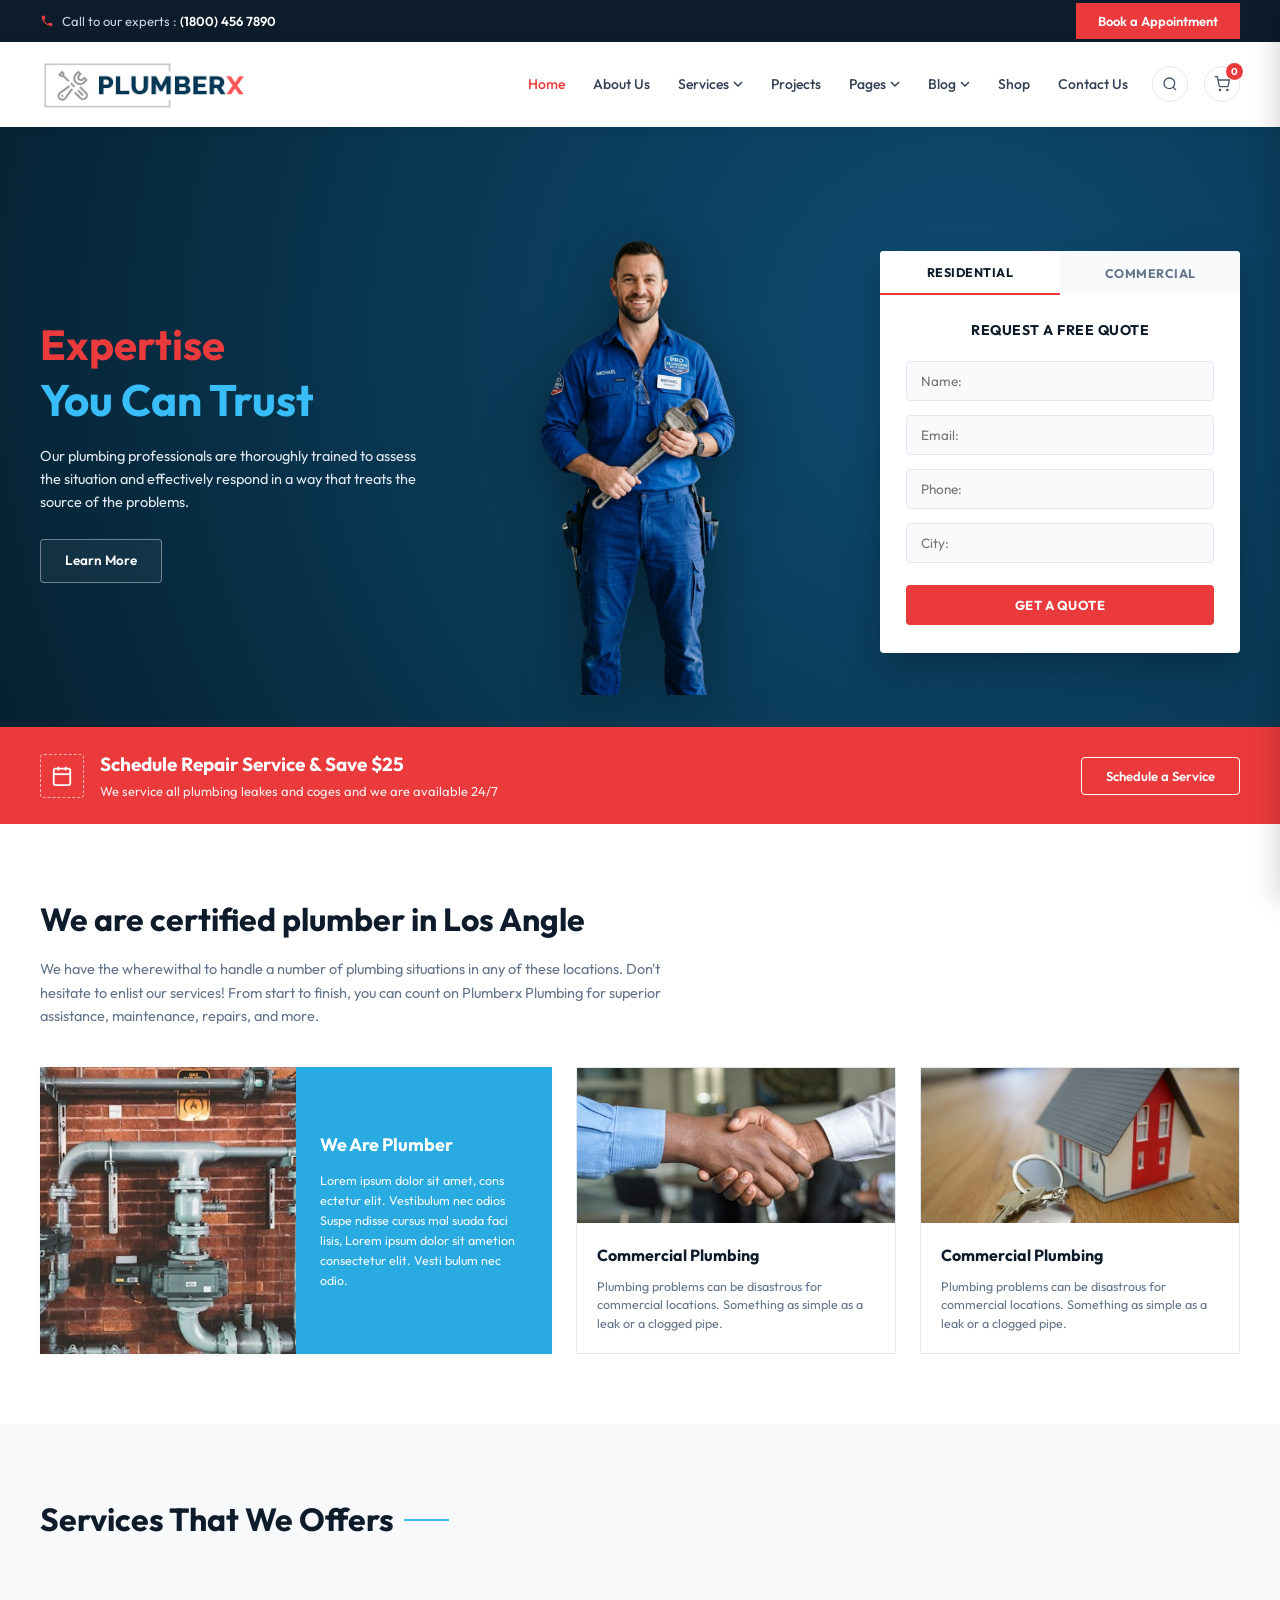
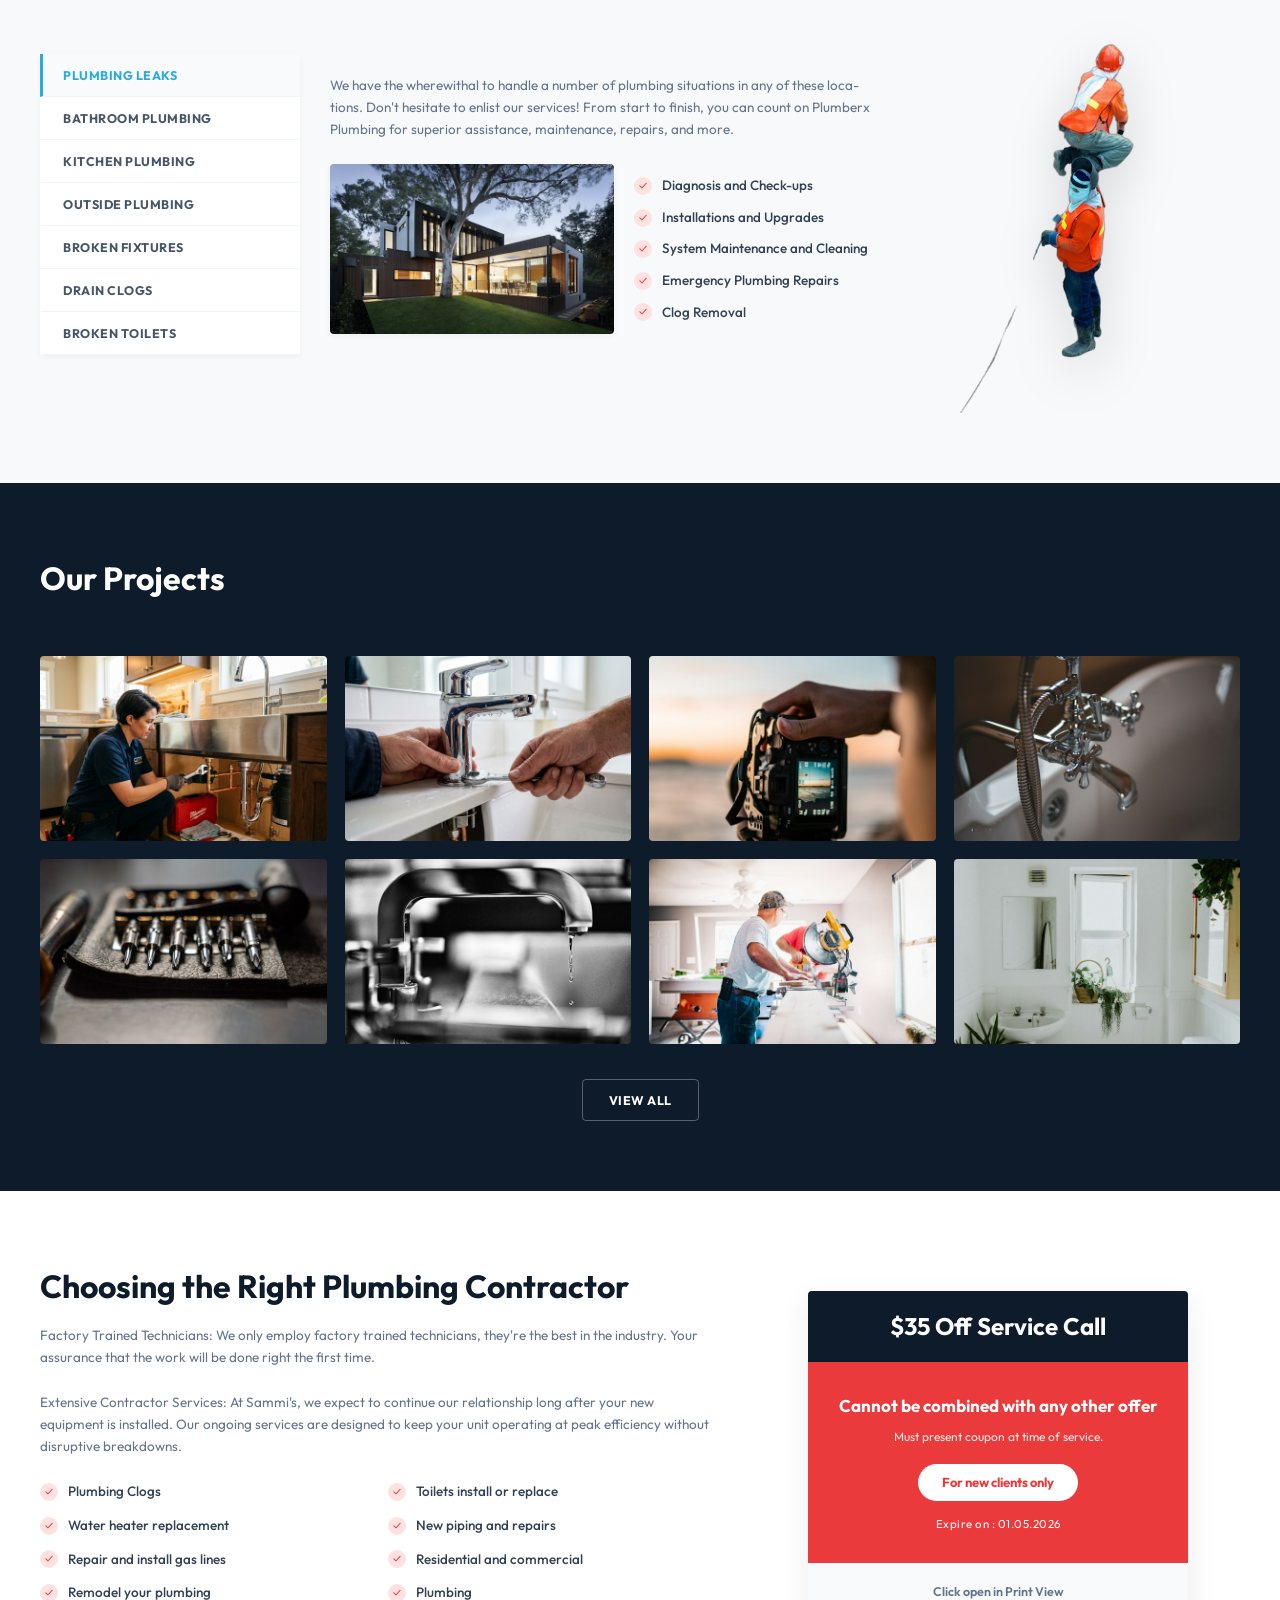
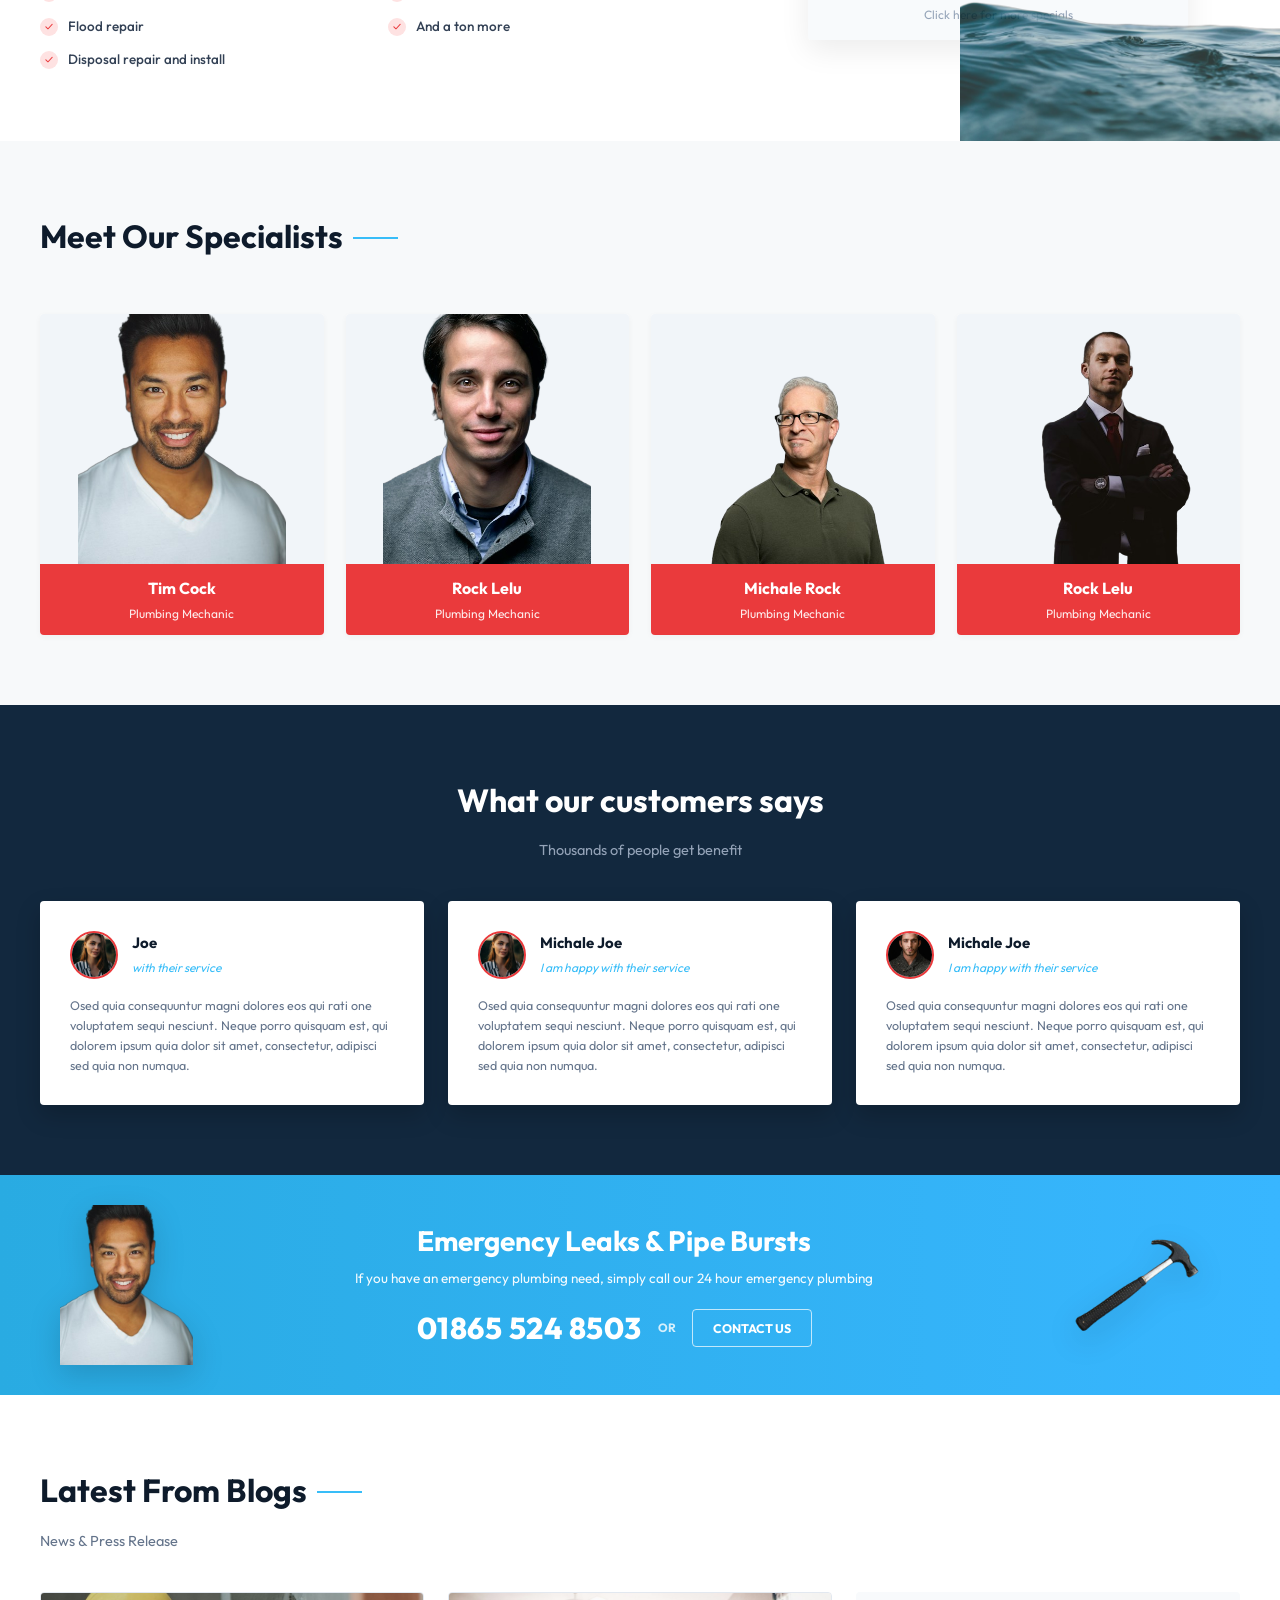
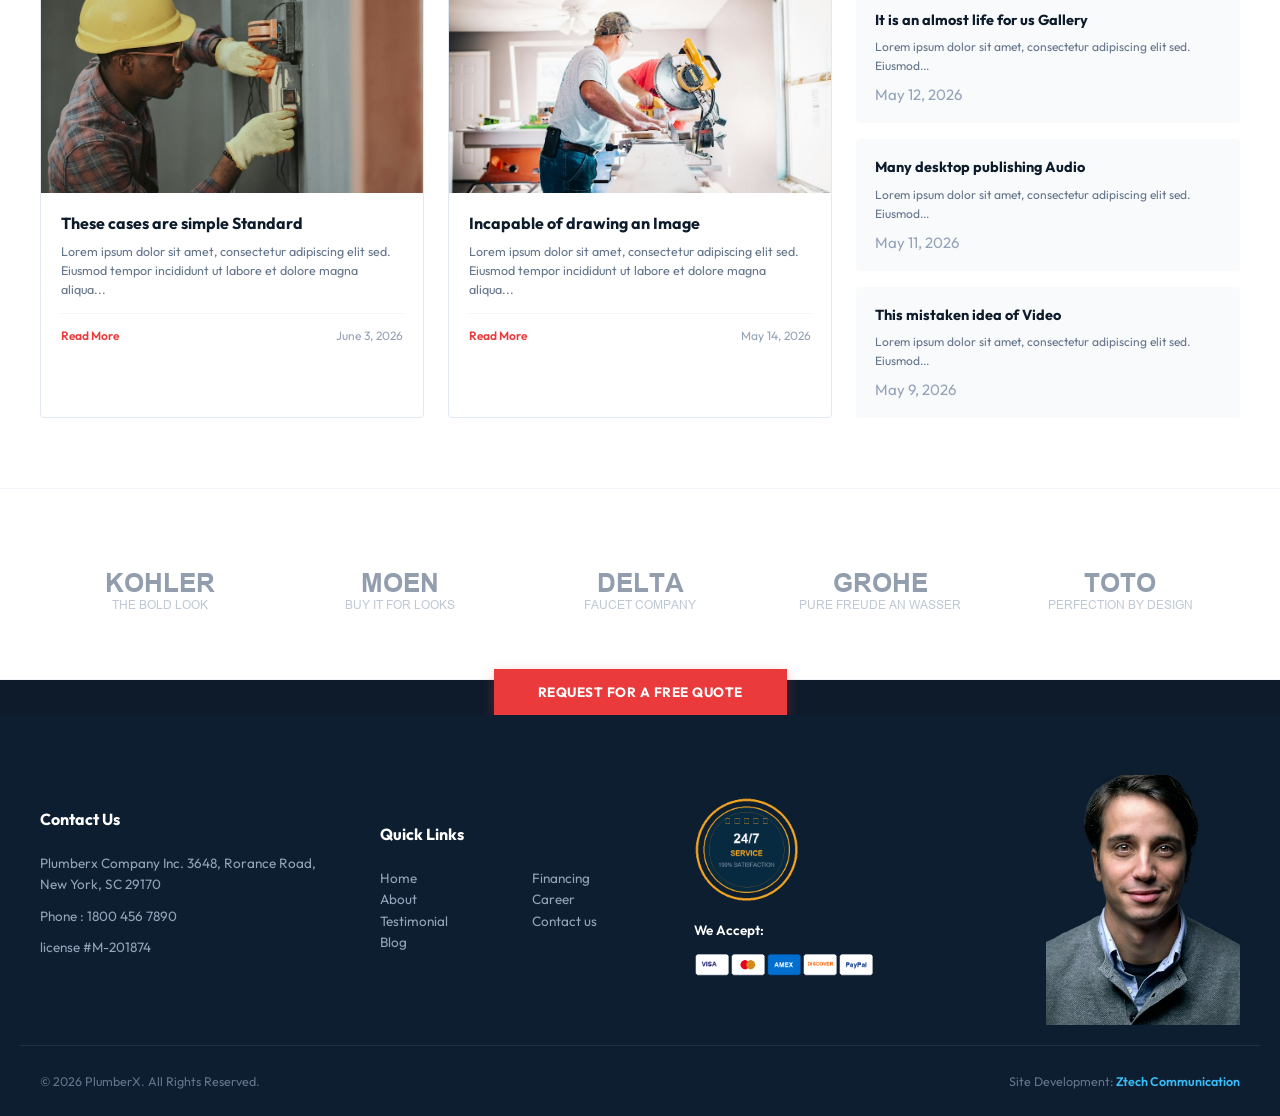
==== index.html @ 58169e4c "Initial commit: Complete 13-page PlumberX website with high-res assets, responsive layouts, and inte" ====
<!DOCTYPE html>
<html lang="en">
<head>
  <meta charset="UTF-8">
  <meta name="viewport" content="width=device-width, initial-scale=1.0">
  <title>PlumberX - Professional Plumbing & Repair Services | Developed by Ztech Communication</title>
  <meta name="description" content="PlumberX provides certified commercial and residential plumbing services, 24/7 emergency pipe repair, leak detection, drain cleaning, and maintenance.">
  <link rel="stylesheet" href="css/style.css">
  <link rel="icon" type="image/png" href="assets/images/logo_clean.png?v=2027">
</head>
<body>

  <!-- Top Bar -->
  <div class="top-bar">
    <div class="container">
      <div class="top-bar-left">
        <svg width="14" height="14" viewBox="0 0 24 24" fill="currentColor">
          <path d="M6.62 10.79a15.053 15.053 0 006.59 6.59l2.2-2.2a1 1 0 011.02-.24 11.72 11.72 0 003.68.59 1 1 0 011 1V20a1 1 0 01-1 1A17 17 0 013 4a1 1 0 011-1h3.5a1 1 0 011 1 11.72 11.72 0 00.59 3.68 1 1 0 01-.24 1.02l-2.23 2.09z"/>
        </svg>
        <span>Call to our experts : <a href="tel:18004567890">(1800) 456 7890</a></span>
      </div>
      <div class="top-bar-right">
        <button class="btn-book-top" type="button">Book a Appointment</button>
      </div>
    </div>
  </div>

  <!-- Header & Navigation -->
  <header class="site-header">
    <div class="container nav-wrapper">
      <a href="index.html" class="logo-link">
        <img src="assets/images/logo.png?v=2027" alt="PlumberX Logo" class="logo-img">
      </a>
      
      <nav class="main-nav">
        <ul class="nav-menu">
          <li class="nav-item active"><a href="index.html" class="nav-link">Home</a></li>
          <li class="nav-item"><a href="about.html" class="nav-link">About Us</a></li>
          <li class="nav-item has-dropdown">
            <a href="services-1.html" class="nav-link">
              Services
              <svg class="arrow-icon" viewBox="0 0 10 6"><path d="M1 1l4 4 4-4" stroke="currentColor" stroke-width="1.5" fill="none"/></svg>
            </a>
            <ul class="dropdown-menu">
              <li><a href="services-1.html" class="dropdown-link">Services 1</a></li>
              <li><a href="services-2.html" class="dropdown-link">Services 2</a></li>
              <li><a href="services-3.html" class="dropdown-link">Services 3</a></li>
              <li><a href="service-repair.html" class="dropdown-link">Plumbing Repairs</a></li>
            </ul>
          </li>
          <li class="nav-item"><a href="projects.html" class="nav-link">Projects</a></li>
          <li class="nav-item has-dropdown">
            <a href="case-study.html" class="nav-link">
              Pages
              <svg class="arrow-icon" viewBox="0 0 10 6"><path d="M1 1l4 4 4-4" stroke="currentColor" stroke-width="1.5" fill="none"/></svg>
            </a>
            <ul class="dropdown-menu">
              <li><a href="case-study.html" class="dropdown-link">Case Study</a></li>
              <li><a href="price.html" class="dropdown-link">Price Plans</a></li>
              <li><a href="shop.html" class="dropdown-link">Shop Page</a></li>
            </ul>
          </li>
          <li class="nav-item has-dropdown">
            <a href="blog.html" class="nav-link">
              Blog
              <svg class="arrow-icon" viewBox="0 0 10 6"><path d="M1 1l4 4 4-4" stroke="currentColor" stroke-width="1.5" fill="none"/></svg>
            </a>
            <ul class="dropdown-menu">
              <li><a href="blog.html" class="dropdown-link">Blog Default</a></li>
              <li><a href="blog-single.html" class="dropdown-link">Single Blog Post</a></li>
            </ul>
          </li>
          <li class="nav-item"><a href="shop.html" class="nav-link">Shop</a></li>
          <li class="nav-item"><a href="contact.html" class="nav-link">Contact Us</a></li>
        </ul>

        <div class="header-actions">
          <button class="search-toggle-btn" aria-label="Search">
            <svg width="16" height="16" viewBox="0 0 24 24" fill="none" stroke="currentColor" stroke-width="2">
              <circle cx="11" cy="11" r="8"></circle>
              <line x1="21" y1="21" x2="16.65" y2="16.65"></line>
            </svg>
          </button>
          <button class="cart-toggle-btn" aria-label="Cart">
            <svg width="16" height="16" viewBox="0 0 24 24" fill="none" stroke="currentColor" stroke-width="2">
              <circle cx="9" cy="21" r="1"></circle>
              <circle cx="20" cy="21" r="1"></circle>
              <path d="M1 1h4l2.68 13.39a2 2 0 0 0 2 1.61h9.72a2 2 0 0 0 2-1.61L23 6H6"></path>
            </svg>
            <span class="cart-badge" id="cartBadgeCount">0</span>
          </button>
          <button class="mobile-menu-btn" aria-label="Toggle navigation">
            <svg width="24" height="24" viewBox="0 0 24 24" fill="none" stroke="currentColor" stroke-width="2">
              <line x1="3" y1="12" x2="21" y2="12"></line>
              <line x1="3" y1="6" x2="21" y2="6"></line>
              <line x1="3" y1="18" x2="21" y2="18"></line>
            </svg>
          </button>
        </div>
      </nav>
    </div>
  </header>

  <!-- Hero Section -->
  <section class="home-hero">
    <div class="container hero-grid">
      <div class="hero-text-col">
        <h2 class="hero-subtitle">Expertise</h2>
        <h1 class="hero-title">You Can Trust</h1>
        <p class="hero-desc">Our plumbing professionals are thoroughly trained to assess the situation and effectively respond in a way that treats the source of the problems.</p>
        <a href="about.html" class="btn-hero-learn">Learn More</a>
      </div>

      <div class="hero-plumber-col">
        <img src="assets/images/home_hero_plumber.png?v=2027" alt="Expert Plumber" class="hero-plumber-img">
      </div>

      <div class="hero-form-col">
        <div class="hero-quote-card">
          <div class="quote-tabs">
            <button class="quote-tab-btn active" data-type="residential">RESIDENTIAL</button>
            <button class="quote-tab-btn" data-type="commercial">COMMERCIAL</button>
          </div>
          <div class="quote-form-body">
            <h3 class="quote-form-header">REQUEST A FREE QUOTE</h3>
            <form id="heroQuoteForm">
              <input type="hidden" id="quoteServiceType" value="residential">
              <div class="form-group">
                <input type="text" class="form-input" placeholder="Name:" required>
              </div>
              <div class="form-group">
                <input type="email" class="form-input" placeholder="Email:" required>
              </div>
              <div class="form-group">
                <input type="tel" class="form-input" placeholder="Phone:" required>
              </div>
              <div class="form-group">
                <input type="text" class="form-input" placeholder="City:" required>
              </div>
              <button type="submit" class="btn-quote-submit">GET A QUOTE</button>
            </form>
          </div>
        </div>
      </div>
    </div>
  </section>

  <!-- Promo Strip -->
  <section class="promo-strip">
    <div class="container">
      <div class="promo-left">
        <div class="promo-icon-box">
          <svg width="22" height="22" viewBox="0 0 24 24" fill="none" stroke="currentColor" stroke-width="2">
            <rect x="3" y="4" width="18" height="18" rx="2" ry="2"></rect>
            <line x1="16" y1="2" x2="16" y2="6"></line>
            <line x1="8" y1="2" x2="8" y2="6"></line>
            <line x1="3" y1="10" x2="21" y2="10"></line>
          </svg>
        </div>
        <div>
          <h3 class="promo-title">Schedule Repair Service & Save $25</h3>
          <p class="promo-subtext">We service all plumbing leakes and coges and we are available 24/7</p>
        </div>
      </div>
      <div>
        <button class="btn-promo-action btn-book-top">Schedule a Service</button>
      </div>
    </div>
  </section>

  <!-- We Are Certified Plumber in Los Angeles -->
  <section class="certified-section">
    <div class="container">
      <div class="section-header">
        <h2 class="section-title"><strong>We are certified</strong> plumber in Los Angle</h2>
        <p class="section-subtitle">We have the wherewithal to handle a number of plumbing situations in any of these locations. Don't hesitate to enlist our services! From start to finish, you can count on Plumberx Plumbing for superior assistance, maintenance, repairs, and more.</p>
      </div>

      <div class="certified-grid">
        <div class="certified-card-blue">
          <div class="card-img-wrap">
            <img src="assets/images/home_certified_1.jpg?v=2027" alt="We Are Plumber">
          </div>
          <div class="card-body">
            <h3 class="card-title">We Are Plumber</h3>
            <p class="card-desc">Lorem ipsum dolor sit amet, cons ectetur elit. Vestibulum nec odios Suspe ndisse cursus mal suada faci lisis, Lorem ipsum dolor sit ametion consectetur elit. Vesti bulum nec odio.</p>
          </div>
        </div>

        <div class="certified-card-standard">
          <div class="card-img-wrap">
            <img src="assets/images/home_certified_2.jpg?v=2027" alt="Commercial Plumbing">
          </div>
          <div class="card-body">
            <h3 class="card-title">Commercial Plumbing</h3>
            <p class="card-desc">Plumbing problems can be disastrous for commercial locations. Something as simple as a leak or a clogged pipe.</p>
          </div>
        </div>

        <div class="certified-card-standard">
          <div class="card-img-wrap">
            <img src="assets/images/home_certified_3.jpg?v=2027" alt="Commercial Plumbing">
          </div>
          <div class="card-body">
            <h3 class="card-title">Commercial Plumbing</h3>
            <p class="card-desc">Plumbing problems can be disastrous for commercial locations. Something as simple as a leak or a clogged pipe.</p>
          </div>
        </div>
      </div>
    </div>
  </section>

  <!-- Services That We Offers (Vertical Tabs) -->
  <section class="services-tab-section">
    <div class="container">
      <div class="section-header">
        <h2 class="section-title decorated">Services That We Offers</h2>
      </div>

      <div class="services-tab-layout">
        <!-- Tab Navigation -->
        <div class="tab-nav-vertical">
          <button class="tab-btn-vertical active" data-target="tabLeaks">PLUMBING LEAKS</button>
          <button class="tab-btn-vertical" data-target="tabBathroom">BATHROOM PLUMBING</button>
          <button class="tab-btn-vertical" data-target="tabKitchen">KITCHEN PLUMBING</button>
          <button class="tab-btn-vertical" data-target="tabOutside">OUTSIDE PLUMBING</button>
          <button class="tab-btn-vertical" data-target="tabFixtures">BROKEN FIXTURES</button>
          <button class="tab-btn-vertical" data-target="tabDrain">DRAIN CLOGS</button>
          <button class="tab-btn-vertical" data-target="tabToilets">BROKEN TOILETS</button>
        </div>

        <!-- Tab Content -->
        <div class="tab-content-area">
          <div class="tab-content-panel active" id="tabLeaks">
            <p class="tab-desc-text">We have the wherewithal to handle a number of plumbing situations in any of these loca-tions. Don't hesitate to enlist our services! From start to finish, you can count on Plumberx Plumbing for superior assistance, maintenance, repairs, and more.</p>
            <div class="tab-body-row">
              <img src="assets/images/service_tab_kitchen.jpg?v=2027" alt="Kitchen Plumbing" class="tab-kitchen-img">
              <div class="checklist">
                <div class="check-item"><span class="check-icon">✓</span> Diagnosis and Check-ups</div>
                <div class="check-item"><span class="check-icon">✓</span> Installations and Upgrades</div>
                <div class="check-item"><span class="check-icon">✓</span> System Maintenance and Cleaning</div>
                <div class="check-item"><span class="check-icon">✓</span> Emergency Plumbing Repairs</div>
                <div class="check-item"><span class="check-icon">✓</span> Clog Removal</div>
              </div>
            </div>
          </div>

          <div class="tab-content-panel" id="tabBathroom">
            <p class="tab-desc-text">Complete bathroom plumbing solutions from faulty shower valves to vanity basin leak detection and faucet rebuilds. We keep your bathroom sparkling and functional.</p>
            <div class="tab-body-row">
              <img src="assets/images/case_study_1.jpg?v=2027" alt="Bathroom" class="tab-kitchen-img">
              <div class="checklist">
                <div class="check-item"><span class="check-icon">✓</span> Shower & Bathtub Repairs</div>
                <div class="check-item"><span class="check-icon">✓</span> Vanity Drain Alignment</div>
                <div class="check-item"><span class="check-icon">✓</span> Pressure Regulator Tuning</div>
                <div class="check-item"><span class="check-icon">✓</span> Odor & Trap Inspections</div>
              </div>
            </div>
          </div>

          <div class="tab-content-panel" id="tabKitchen">
            <p class="tab-desc-text">From garbage disposal units to refrigerator ice-maker water lines and dishwasher connections, our licensed plumbers make kitchen prep worry-free.</p>
            <div class="tab-body-row">
              <img src="assets/images/service_tab_kitchen.jpg?v=2027" alt="Kitchen" class="tab-kitchen-img">
              <div class="checklist">
                <div class="check-item"><span class="check-icon">✓</span> Sink Faucet Installation</div>
                <div class="check-item"><span class="check-icon">✓</span> Garbage Disposal Maintenance</div>
                <div class="check-item"><span class="check-icon">✓</span> Under-counter Pipe Resealing</div>
              </div>
            </div>
          </div>

          <div class="tab-content-panel" id="tabOutside">
            <p class="tab-desc-text">Protect your exterior from winter freezes and high water bills with hose bibb repairs, main line backflow checks, and irrigation shutoff services.</p>
            <div class="tab-body-row">
              <img src="assets/images/project_3.jpg?v=2027" alt="Outside" class="tab-kitchen-img">
              <div class="checklist">
                <div class="check-item"><span class="check-icon">✓</span> Hose Bibb & Spigot Replacement</div>
                <div class="check-item"><span class="check-icon">✓</span> Yard Main Pipe Excavation</div>
                <div class="check-item"><span class="check-icon">✓</span> Anti-Siphon Valve Testing</div>
              </div>
            </div>
          </div>

          <div class="tab-content-panel" id="tabFixtures">
            <p class="tab-desc-text">Restore luxury and water savings with custom fixture retrofits, chrome mixer replacements, and high-efficiency aerators.</p>
            <div class="tab-body-row">
              <img src="assets/images/project_6.jpg?v=2027" alt="Fixtures" class="tab-kitchen-img">
              <div class="checklist">
                <div class="check-item"><span class="check-icon">✓</span> Brass & Chrome Replacements</div>
                <div class="check-item"><span class="check-icon">✓</span> Cartridge & Stem Swaps</div>
              </div>
            </div>
          </div>

          <div class="tab-content-panel" id="tabDrain">
            <p class="tab-desc-text">Stubborn clogs cleared safely without damaging your pipes using motorized drain augers and hydro-jetting technology.</p>
            <div class="tab-body-row">
              <img src="assets/images/price_1.jpg?v=2027" alt="Drains" class="tab-kitchen-img">
              <div class="checklist">
                <div class="check-item"><span class="check-icon">✓</span> Hydro Jetting Cleanouts</div>
                <div class="check-item"><span class="check-icon">✓</span> Fiber-optic Camera Scans</div>
              </div>
            </div>
          </div>

          <div class="tab-content-panel" id="tabToilets">
            <p class="tab-desc-text">Stop constantly running water and weak flush mechanisms with flapper, fill valve, and seal flange replacement by certified plumbers.</p>
            <div class="tab-body-row">
              <img src="assets/images/shop_hero_toilet.png?v=2027" alt="Toilets" class="tab-kitchen-img">
              <div class="checklist">
                <div class="check-item"><span class="check-icon">✓</span> Flange & Wax Ring Replacement</div>
                <div class="check-item"><span class="check-icon">✓</span> Dual Flush Upgrades</div>
              </div>
            </div>
          </div>
        </div>

        <!-- Standing Plumber Illustration -->
        <div class="tab-plumber-col">
          <img src="assets/images/service_tab_plumber.png?v=2027" alt="Certified Plumber" class="tab-standing-plumber">
        </div>
      </div>
    </div>
  </section>

  <!-- Our Projects (Dark Section) -->
  <section class="projects-dark-section">
    <div class="container">
      <div class="section-header">
        <h2 class="section-title">Our Projects</h2>
      </div>

      <div class="projects-grid">
        <div class="project-card">
          <img src="assets/images/project_1.jpg?v=2027" alt="Water Meter Sensor Calibration">
          <div class="project-overlay">
            <h4 class="project-overlay-title">Pressure Gauge Tuning</h4>
            <span class="project-overlay-cat">Commercial Plumbing</span>
            <button class="project-zoom-btn" data-img="assets/images/project_1.jpg?v=2027">+</button>
          </div>
        </div>

        <div class="project-card">
          <img src="assets/images/project_2.jpg?v=2027" alt="Bathroom Basin Drain Sealing">
          <div class="project-overlay">
            <h4 class="project-overlay-title">Basin Trap Installation</h4>
            <span class="project-overlay-cat">Bathroom Plumbing</span>
            <button class="project-zoom-btn" data-img="assets/images/project_2.jpg?v=2027">+</button>
          </div>
        </div>

        <div class="project-card">
          <img src="assets/images/project_3.jpg?v=2027" alt="Underground Sewer Pipe Excavation">
          <div class="project-overlay">
            <h4 class="project-overlay-title">Municipal Sewer Trenching</h4>
            <span class="project-overlay-cat">Outdoor Plumbing</span>
            <button class="project-zoom-btn" data-img="assets/images/project_3.jpg?v=2027">+</button>
          </div>
        </div>

        <div class="project-card">
          <img src="assets/images/project_4.jpg?v=2027" alt="Commercial Boiler Piping Setup">
          <div class="project-overlay">
            <h4 class="project-overlay-title">Boiler Line Repair</h4>
            <span class="project-overlay-cat">Commercial Plumbing</span>
            <button class="project-zoom-btn" data-img="assets/images/project_4.jpg?v=2027">+</button>
          </div>
        </div>

        <div class="project-card">
          <img src="assets/images/project_5.jpg?v=2027" alt="Industrial Pipe Cutting">
          <div class="project-overlay">
            <h4 class="project-overlay-title">High Pressure Conduit</h4>
            <span class="project-overlay-cat">Pipe Re-routing</span>
            <button class="project-zoom-btn" data-img="assets/images/project_5.jpg?v=2027">+</button>
          </div>
        </div>

        <div class="project-card">
          <img src="assets/images/project_6.jpg?v=2027" alt="Faucet Valve Tightening">
          <div class="project-overlay">
            <h4 class="project-overlay-title">Brass Fitting Repair</h4>
            <span class="project-overlay-cat">Kitchen & Bath</span>
            <button class="project-zoom-btn" data-img="assets/images/project_6.jpg?v=2027">+</button>
          </div>
        </div>

        <div class="project-card">
          <img src="assets/images/project_7.jpg?v=2027" alt="Master Plumber Tool Kit">
          <div class="project-overlay">
            <h4 class="project-overlay-title">Precision Hardware Repair</h4>
            <span class="project-overlay-cat">Tool Certification</span>
            <button class="project-zoom-btn" data-img="assets/images/project_7.jpg?v=2027">+</button>
          </div>
        </div>

        <div class="project-card">
          <img src="assets/images/project_8.jpg?v=2027" alt="Under Sink Leak Inspection">
          <div class="project-overlay">
            <h4 class="project-overlay-title">Residential Drain Inspection</h4>
            <span class="project-overlay-cat">Residential Repair</span>
            <button class="project-zoom-btn" data-img="assets/images/project_8.jpg?v=2027">+</button>
          </div>
        </div>
      </div>

      <div class="text-center">
        <a href="projects.html" class="view-all-projects-btn">VIEW ALL</a>
      </div>
    </div>
  </section>

  <!-- Choosing the Right Plumbing Contractor & $35 Coupon -->
  <section class="contractor-section">
    <div class="container contractor-grid">
      <div class="contractor-info-col">
        <h2 class="section-title"><strong>Choosing the Right</strong> Plumbing Contractor</h2>
        <p class="contractor-text">Factory Trained Technicians: We only employ factory trained technicians, they're the best in the industry. Your assurance that the work will be done right the first time.<br><br>
        Extensive Contractor Services: At Sammi's, we expect to continue our relationship long after your new equipment is installed. Our ongoing services are designed to keep your unit operating at peak efficiency without disruptive breakdowns.</p>

        <div class="contractor-checklist-grid">
          <div class="check-item"><span class="check-icon">✓</span> Plumbing Clogs</div>
          <div class="check-item"><span class="check-icon">✓</span> Toilets install or replace</div>
          <div class="check-item"><span class="check-icon">✓</span> Water heater replacement</div>
          <div class="check-item"><span class="check-icon">✓</span> New piping and repairs</div>
          <div class="check-item"><span class="check-icon">✓</span> Repair and install gas lines</div>
          <div class="check-item"><span class="check-icon">✓</span> Residential and commercial</div>
          <div class="check-item"><span class="check-icon">✓</span> Remodel your plumbing</div>
          <div class="check-item"><span class="check-icon">✓</span> Plumbing</div>
          <div class="check-item"><span class="check-icon">✓</span> Flood repair</div>
          <div class="check-item"><span class="check-icon">✓</span> And a ton more</div>
          <div class="check-item"><span class="check-icon">✓</span> Disposal repair and install</div>
        </div>
      </div>

      <div class="contractor-coupon-col">
        <div class="coupon-box">
          <div class="coupon-header">
            <h3>$35 Off Service Call</h3>
          </div>
          <div class="coupon-body">
            <h4>Cannot be combined with any other offer</h4>
            <p>Must present coupon at time of service.</p>
            <div class="coupon-tag">For new clients only</div>
            <div class="coupon-expire">Expire on : 01.05.2026</div>
          </div>
          <div class="coupon-footer">
            <a href="javascript:void(0)" class="coupon-print-link">Click open in Print View</a>
            <a href="price.html" class="coupon-more-specials">Click here for more specials</a>
          </div>
        </div>
      </div>
    </div>
    <img src="assets/images/water_splash.png?v=2027" alt="Decorative Water Splash" class="contractor-water-splash">
  </section>

  <!-- Meet Our Specialists -->
  <section class="team-section">
    <div class="container">
      <div class="section-header">
        <h2 class="section-title decorated">Meet Our Specialists</h2>
      </div>

      <div class="team-grid">
        <div class="team-card">
          <div class="team-img-wrap">
            <img src="assets/images/team_tim_cock.png?v=2027" alt="Tim Cock">
          </div>
          <div class="team-banner">
            <h3 class="team-name">Tim Cock</h3>
            <p class="team-role">Plumbing Mechanic</p>
          </div>
        </div>

        <div class="team-card">
          <div class="team-img-wrap">
            <img src="assets/images/team_rock_lelu.png?v=2027" alt="Rock Lelu">
          </div>
          <div class="team-banner">
            <h3 class="team-name">Rock Lelu</h3>
            <p class="team-role">Plumbing Mechanic</p>
          </div>
        </div>

        <div class="team-card">
          <div class="team-img-wrap">
            <img src="assets/images/team_michale_rock.png?v=2027" alt="Michale Rock">
          </div>
          <div class="team-banner">
            <h3 class="team-name">Michale Rock</h3>
            <p class="team-role">Plumbing Mechanic</p>
          </div>
        </div>

        <div class="team-card">
          <div class="team-img-wrap">
            <img src="assets/images/team_rock_lelu_2.png?v=2027" alt="Rock Lelu">
          </div>
          <div class="team-banner">
            <h3 class="team-name">Rock Lelu</h3>
            <p class="team-role">Plumbing Mechanic</p>
          </div>
        </div>
      </div>
    </div>
  </section>

  <!-- Customer Testimonials -->
  <section class="testimonials-section">
    <div class="container">
      <div class="section-header text-center">
        <h2 class="section-title">What our customers says</h2>
        <p class="section-subtitle">Thousands of people get benefit</p>
      </div>

      <div class="testimonials-slider">
        <div class="testimonial-card">
          <div class="testimonial-header">
            <img src="assets/images/testimonial_1.jpg?v=2027" alt="Joe" class="testimonial-avatar">
            <div>
              <h4 class="testimonial-author-name">Joe</h4>
              <span class="testimonial-author-status">with their service</span>
            </div>
          </div>
          <p class="testimonial-text">Osed quia consequuntur magni dolores eos qui rati one voluptatem sequi nesciunt. Neque porro quisquam est, qui dolorem ipsum quia dolor sit amet, consectetur, adipisci sed quia non numqua.</p>
        </div>

        <div class="testimonial-card">
          <div class="testimonial-header">
            <img src="assets/images/testimonial_1.jpg?v=2027" alt="Michale Joe" class="testimonial-avatar">
            <div>
              <h4 class="testimonial-author-name">Michale Joe</h4>
              <span class="testimonial-author-status">I am happy with their service</span>
            </div>
          </div>
          <p class="testimonial-text">Osed quia consequuntur magni dolores eos qui rati one voluptatem sequi nesciunt. Neque porro quisquam est, qui dolorem ipsum quia dolor sit amet, consectetur, adipisci sed quia non numqua.</p>
        </div>

        <div class="testimonial-card">
          <div class="testimonial-header">
            <img src="assets/images/testimonial_2.jpg?v=2027" alt="Michale Joe" class="testimonial-avatar">
            <div>
              <h4 class="testimonial-author-name">Michale Joe</h4>
              <span class="testimonial-author-status">I am happy with their service</span>
            </div>
          </div>
          <p class="testimonial-text">Osed quia consequuntur magni dolores eos qui rati one voluptatem sequi nesciunt. Neque porro quisquam est, qui dolorem ipsum quia dolor sit amet, consectetur, adipisci sed quia non numqua.</p>
        </div>
      </div>
    </div>
  </section>

  <!-- Emergency Leaks & Pipe Bursts Banner -->
  <section class="emergency-banner-section">
    <div class="container emergency-layout">
      <img src="assets/images/emergency_plumber.png?v=2027" alt="Emergency Plumber" class="emergency-plumber-cutout">
      
      <div class="emergency-center">
        <h3 class="emergency-title">Emergency Leaks & Pipe Bursts</h3>
        <p class="emergency-sub">If you have an emergency plumbing need, simply call our 24 hour emergency plumbing</p>
        <div class="emergency-action-row">
          <a href="tel:018655248503" class="emergency-phone">01865 524 8503</a>
          <span class="emergency-or">OR</span>
          <a href="contact.html" class="btn-emergency-contact">CONTACT US</a>
        </div>
      </div>

      <img src="assets/images/emergency_wrench.png?v=2027" alt="Pipe Wrench" class="emergency-wrench-cutout">
    </div>
  </section>

  <!-- Latest From Blogs -->
  <section class="home-blog-section">
    <div class="container">
      <div class="section-header">
        <h2 class="section-title decorated">Latest From Blogs</h2>
        <p class="section-subtitle">News & Press Release</p>
      </div>

      <div class="home-blog-grid">
        <article class="blog-card-home">
          <div class="card-img-wrap">
            <img src="assets/images/blog_main_1.jpg?v=2027" alt="These cases are simple Standard">
          </div>
          <div class="card-body">
            <h3 class="card-title"><a href="blog-single.html">These cases are simple Standard</a></h3>
            <p class="card-desc">Lorem ipsum dolor sit amet, consectetur adipiscing elit sed. Eiusmod tempor incididunt ut labore et dolore magna aliqua...</p>
            <div class="card-footer">
              <a href="blog-single.html" class="read-more-link">Read More</a>
              <span class="blog-date">June 3, 2026</span>
            </div>
          </div>
        </article>

        <article class="blog-card-home">
          <div class="card-img-wrap">
            <img src="assets/images/blog_main_2.jpg?v=2027" alt="Incapable of drawing an Image">
          </div>
          <div class="card-body">
            <h3 class="card-title"><a href="blog-single.html">Incapable of drawing an Image</a></h3>
            <p class="card-desc">Lorem ipsum dolor sit amet, consectetur adipiscing elit sed. Eiusmod tempor incididunt ut labore et dolore magna aliqua...</p>
            <div class="card-footer">
              <a href="blog-single.html" class="read-more-link">Read More</a>
              <span class="blog-date">May 14, 2026</span>
            </div>
          </div>
        </article>

        <div class="blog-list-sidebar-home">
          <div class="blog-list-item-home">
            <h4 class="card-title"><a href="blog-single.html">It is an almost life for us Gallery</a></h4>
            <p class="card-desc">Lorem ipsum dolor sit amet, consectetur adipiscing elit sed. Eiusmod...</p>
            <span class="blog-date">May 12, 2026</span>
          </div>

          <div class="blog-list-item-home">
            <h4 class="card-title"><a href="blog-single.html">Many desktop publishing Audio</a></h4>
            <p class="card-desc">Lorem ipsum dolor sit amet, consectetur adipiscing elit sed. Eiusmod...</p>
            <span class="blog-date">May 11, 2026</span>
          </div>

          <div class="blog-list-item-home">
            <h4 class="card-title"><a href="blog-single.html">This mistaken idea of Video</a></h4>
            <p class="card-desc">Lorem ipsum dolor sit amet, consectetur adipiscing elit sed. Eiusmod...</p>
            <span class="blog-date">May 9, 2026</span>
          </div>
        </div>
      </div>
    </div>
  </section>

  <!-- Partner Logos Strip -->
  <section class="partner-logos-section">
    <div class="container partner-logos-wrap">
      <img src="assets/images/partner_logos.png?v=2027" alt="Trusted Partners" class="partner-logos-img">
    </div>
  </section>

  <!-- Request Free Quote Strip Button -->
  <div class="quote-strip-button-wrap">
    <button class="btn-request-free-quote" type="button">REQUEST FOR A FREE QUOTE</button>
  </div>

  <!-- Footer -->
  <footer class="site-footer">
    <div class="container footer-grid">
      <!-- Col 1: Contact Us -->
      <div class="footer-col footer-contact-info">
        <h4 class="footer-col-title">Contact Us</h4>
        <p>Plumberx Company Inc. 3648, Rorance Road,<br>New York, SC 29170</p>
        <p>Phone : <a href="tel:18004567890">1800 456 7890</a></p>
        <p>license #M-201874</p>
      </div>

      <!-- Col 2: Quick Links -->
      <div class="footer-col">
        <h4 class="footer-col-title">Quick Links</h4>
        <div class="footer-links-grid">
          <div>
            <p><a href="index.html">Home</a></p>
            <p><a href="about.html">About</a></p>
            <p><a href="contact.html">Testimonial</a></p>
            <p><a href="blog.html">Blog</a></p>
          </div>
          <div>
            <p><a href="price.html">Financing</a></p>
            <p><a href="about.html">Career</a></p>
            <p><a href="contact.html">Contact us</a></p>
          </div>
        </div>
      </div>

      <!-- Col 3: Trust & Payment -->
      <div class="footer-col footer-trust-col">
        <img src="assets/images/footer_badge.png?v=2027" alt="24 Hours Service Guarantee" class="footer-badge-img">
        <div>
          <p style="margin-bottom:8px; color:#ffffff; font-weight:600;">We Accept:</p>
          <img src="assets/images/footer_cards.png?v=2027" alt="Visa, Mastercard, Discover, Amex" class="footer-cards-img">
        </div>
      </div>

      <!-- Col 4: Plumber Graphic -->
      <div class="footer-col footer-plumber-col">
        <img src="assets/images/footer_plumber.png?v=2027" alt="Professional Plumber" class="footer-plumber-img">
      </div>
    </div>

    <div class="container footer-bottom-bar">
      <div>&copy; 2026 PlumberX. All Rights Reserved.</div>
      <div>Site Development: <a href="https://www.ztechbd.com" target="_blank" rel="noopener" class="developer-credit">Ztech Communication</a></div>
    </div>
  </footer>

  <!-- Modals -->
  <!-- Appointment Modal -->
  <div class="modal-overlay" id="appointmentModal">
    <div class="modal-card">
      <div class="modal-header">
        <h3>Book an Appointment</h3>
        <button class="modal-close-btn">&times;</button>
      </div>
      <div class="modal-body">
        <form id="appointmentForm">
          <div class="form-group">
            <input type="text" class="form-input" placeholder="Full Name" required>
          </div>
          <div class="form-group">
            <input type="tel" class="form-input" placeholder="Phone Number" required>
          </div>
          <div class="form-group">
            <select class="form-select" required>
              <option value="">Select Service Needed</option>
              <option value="leaks">Plumbing Leaks & Pipe Bursts</option>
              <option value="drain">Drain Cleaning & Clog Removal</option>
              <option value="water-heater">Water Heater Repair / Replace</option>
              <option value="commercial">Commercial Plumbing Service</option>
            </select>
          </div>
          <div class="form-group">
            <input type="date" class="form-input" required>
          </div>
          <div class="form-group">
            <textarea class="form-textarea" rows="3" placeholder="Additional details..."></textarea>
          </div>
          <button type="submit" class="btn-quote-submit">Confirm Appointment</button>
        </form>
      </div>
    </div>
  </div>

  <!-- Free Quote Modal -->
  <div class="modal-overlay" id="quoteModal">
    <div class="modal-card">
      <div class="modal-header">
        <h3>Request Free Quote</h3>
        <button class="modal-close-btn">&times;</button>
      </div>
      <div class="modal-body">
        <form id="quoteModalForm">
          <div class="form-group">
            <input type="text" class="form-input" placeholder="Your Name" required>
          </div>
          <div class="form-group">
            <input type="email" class="form-input" placeholder="Your Email" required>
          </div>
          <div class="form-group">
            <input type="tel" class="form-input" placeholder="Phone Number" required>
          </div>
          <div class="form-group">
            <textarea class="form-textarea" rows="3" placeholder="Describe your plumbing requirements..."></textarea>
          </div>
          <button type="submit" class="btn-quote-submit">Submit Quote Request</button>
        </form>
      </div>
    </div>
  </div>

  <!-- Search Modal -->
  <div class="modal-overlay" id="searchModal">
    <div class="modal-card" style="max-width: 440px;">
      <div class="modal-header">
        <h3>Search PlumberX</h3>
        <button class="modal-close-btn">&times;</button>
      </div>
      <div class="modal-body">
        <form onsubmit="event.preventDefault(); showToast('Searching for: ' + document.getElementById('siteSearchInput').value); document.getElementById('searchModal').classList.remove('active');">
          <div class="form-group">
            <input type="text" id="siteSearchInput" class="form-input" placeholder="Type keywords (e.g., drain, leak, pipes)..." required>
          </div>
          <button type="submit" class="btn-quote-submit">Search</button>
        </form>
      </div>
    </div>
  </div>

  <!-- Lightbox Modal -->
  <div class="modal-overlay" id="lightboxModal">
    <div class="modal-card" style="max-width: 780px; background: transparent; box-shadow: none;">
      <div style="text-align: right; margin-bottom: 8px;">
        <button class="modal-close-btn" style="color:#ffffff; font-size:32px;">&times;</button>
      </div>
      <img id="lightboxImg" src="" alt="Project Preview" style="width:100%; border-radius: var(--radius-sm); box-shadow: 0 20px 40px rgba(0,0,0,0.5);">
    </div>
  </div>

  <!-- Shopping Cart Drawer -->
  <div class="cart-drawer-overlay" id="cartDrawerOverlay"></div>
  <div class="cart-drawer" id="cartDrawer">
    <div class="cart-drawer-header">
      <h3 style="font-size:16px;">Your Shopping Cart</h3>
      <button id="closeCartBtn" style="background:none; border:none; color:#ffffff; font-size:24px; cursor:pointer;">&times;</button>
    </div>
    <div class="cart-items-container" id="cartItemsContainer">
      <p style="text-align:center; color:#94a3b8; padding:30px 0;">Your cart is empty.</p>
    </div>
    <div class="cart-drawer-footer">
      <div class="cart-total-row">
        <span>Subtotal:</span>
        <span id="cartTotalAmount">$0.00</span>
      </div>
      <button class="btn-quote-submit" onclick="showToast('Proceeding to checkout...');">PROCEED TO CHECKOUT</button>
    </div>
  </div>

  <!-- Scripts -->
  <script src="js/main.js"></script>
</body>
</html>
---- css/style.css ----
/* ==========================================================================
   PlumberX - Theme Design & Style System
   Site Development Company: Ztech Communication
   ========================================================================== */

@import url('https://fonts.googleapis.com/css2?family=Outfit:wght@300;400;500;600;700;800&family=Inter:wght@300;400;500;600;700&display=swap');

:root {
  --primary-navy: #0e1b2b;
  --secondary-navy: #0a1726;
  --dark-teal: #084362;
  --mid-teal: #0a567c;
  --cyan: #29abe2;
  --cyan-light: #48c1f4;
  --cyan-soft: #e5f6fd;
  --accent-red: #ea3a3c;
  --accent-red-hover: #d2282a;
  --text-dark: #1e293b;
  --text-gray: #64748b;
  --text-light: #94a3b8;
  --bg-light: #f7f9fa;
  --bg-card: #ffffff;
  --border-color: #e2e8f0;
  --border-light: #f1f5f9;
  --shadow-sm: 0 2px 6px rgba(0, 0, 0, 0.04);
  --shadow-md: 0 6px 20px rgba(0, 0, 0, 0.08);
  --shadow-lg: 0 12px 32px rgba(0, 0, 0, 0.12);
  --radius-sm: 4px;
  --radius-md: 6px;
  --radius-lg: 10px;
  --container-max: 1240px;
  --font-main: 'Outfit', 'Inter', -apple-system, BlinkMacSystemFont, sans-serif;
}

* {
  box-sizing: border-box;
  margin: 0;
  padding: 0;
}

body {
  font-family: var(--font-main);
  color: var(--text-dark);
  background-color: #ffffff;
  line-height: 1.6;
  font-size: 15px;
  overflow-x: hidden;
  -webkit-font-smoothing: antialiased;
}

a {
  color: inherit;
  text-decoration: none;
  transition: all 0.25s ease;
}

img {
  max-width: 100%;
  height: auto;
  display: block;
}

ul, ol {
  list-style: none;
}

button, input, select, textarea {
  font-family: inherit;
}

.container {
  max-width: var(--container-max);
  margin: 0 auto;
  padding: 0 20px;
}

.section-padding {
  padding: 70px 0;
}

.text-center {
  text-align: center;
}

/* ==========================================================================
   Header & Navigation
   ========================================================================== */

/* Top Bar */
.top-bar {
  background-color: var(--primary-navy);
  color: #ffffff;
  font-size: 13px;
  height: 42px;
  display: flex;
  align-items: center;
}

.top-bar .container {
  display: flex;
  justify-content: space-between;
  align-items: center;
  width: 100%;
}

.top-bar-left {
  display: flex;
  align-items: center;
  gap: 8px;
  color: #cbd5e1;
}

.top-bar-left i, .top-bar-left svg {
  color: var(--accent-red);
  fill: var(--accent-red);
}

.top-bar-left a {
  color: #ffffff;
  font-weight: 600;
}

.top-bar-left a:hover {
  color: var(--cyan);
}

.top-bar-right {
  display: flex;
  align-items: center;
}

.btn-book-top {
  background-color: var(--accent-red);
  color: #ffffff;
  padding: 10px 22px;
  font-size: 13px;
  font-weight: 600;
  border: none;
  cursor: pointer;
  display: inline-flex;
  align-items: center;
  gap: 6px;
  transition: background-color 0.2s ease, transform 0.2s ease;
}

.btn-book-top:hover {
  background-color: var(--accent-red-hover);
}

/* Main Navbar */
.site-header {
  background-color: #ffffff;
  box-shadow: 0 2px 10px rgba(0, 0, 0, 0.05);
  position: sticky;
  top: 0;
  z-index: 1000;
}

.nav-wrapper {
  display: flex;
  justify-content: space-between;
  align-items: center;
  height: 85px;
}

.logo-link {
  display: flex;
  align-items: center;
}

.logo-img {
  height: 52px;
  width: auto;
}

.main-nav {
  display: flex;
  align-items: center;
}

.nav-menu {
  display: flex;
  align-items: center;
  gap: 28px;
}

.nav-item {
  position: relative;
}

.nav-link {
  font-size: 14px;
  font-weight: 500;
  color: #334155;
  padding: 30px 0;
  display: flex;
  align-items: center;
  gap: 4px;
  transition: color 0.2s ease;
}

.nav-link:hover,
.nav-item.active > .nav-link {
  color: var(--accent-red);
}

.nav-link svg.arrow-icon {
  width: 10px;
  height: 10px;
  fill: currentColor;
  transition: transform 0.2s ease;
}

.nav-item:hover .arrow-icon {
  transform: rotate(180deg);
}

/* Dropdown Menu */
.dropdown-menu {
  position: absolute;
  top: 100%;
  left: 0;
  background-color: #ffffff;
  min-width: 220px;
  box-shadow: 0 10px 25px rgba(0, 0, 0, 0.1);
  border-top: 3px solid var(--accent-red);
  padding: 10px 0;
  opacity: 0;
  visibility: hidden;
  transform: translateY(10px);
  transition: all 0.25s cubic-bezier(0.16, 1, 0.3, 1);
  z-index: 100;
}

.nav-item:hover .dropdown-menu {
  opacity: 1;
  visibility: visible;
  transform: translateY(0);
}

.dropdown-link {
  display: block;
  padding: 9px 22px;
  font-size: 13.5px;
  font-weight: 500;
  color: #475569;
  transition: all 0.2s ease;
}

.dropdown-link:hover,
.dropdown-link.active {
  background-color: #f8fafc;
  color: var(--accent-red);
  padding-left: 26px;
}

/* Header Actions */
.header-actions {
  display: flex;
  align-items: center;
  gap: 16px;
  margin-left: 24px;
}

.search-toggle-btn,
.cart-toggle-btn {
  background: none;
  border: 1px solid #e2e8f0;
  border-radius: 50%;
  width: 36px;
  height: 36px;
  display: flex;
  align-items: center;
  justify-content: center;
  cursor: pointer;
  color: #475569;
  transition: all 0.2s ease;
  position: relative;
}

.search-toggle-btn:hover,
.cart-toggle-btn:hover {
  background-color: #f1f5f9;
  color: var(--accent-red);
  border-color: #cbd5e1;
}

.cart-badge {
  position: absolute;
  top: -4px;
  right: -4px;
  background-color: var(--accent-red);
  color: #ffffff;
  font-size: 10px;
  font-weight: 700;
  border-radius: 50%;
  width: 17px;
  height: 17px;
  display: flex;
  align-items: center;
  justify-content: center;
}

.mobile-menu-btn {
  display: none;
  background: none;
  border: none;
  cursor: pointer;
  color: var(--primary-navy);
  padding: 6px;
}

/* ==========================================================================
   Subpage Banner & Breadcrumb
   ========================================================================== */
.subpage-banner {
  background: linear-gradient(135deg, #072d42 0%, #093751 50%, #0d466b 100%);
  color: #ffffff;
  padding: 60px 0;
  position: relative;
  overflow: hidden;
}

.subpage-banner::before {
  content: '';
  position: absolute;
  top: 0;
  left: 0;
  right: 0;
  bottom: 0;
  background: radial-gradient(circle at 80% 50%, rgba(56, 189, 248, 0.15) 0%, transparent 60%);
  pointer-events: none;
}

.banner-content {
  position: relative;
  z-index: 2;
}

.banner-title {
  font-size: 40px;
  font-weight: 700;
  margin-bottom: 10px;
  letter-spacing: -0.5px;
}

.breadcrumb-list {
  display: flex;
  align-items: center;
  gap: 8px;
  font-size: 13.5px;
  color: #cbd5e1;
}

.breadcrumb-list a {
  color: #38bdf8;
  font-weight: 500;
}

.breadcrumb-list a:hover {
  text-decoration: underline;
}

.breadcrumb-separator {
  color: #94a3b8;
  font-size: 11px;
}

.banner-van-img {
  position: absolute;
  right: 6%;
  top: 50%;
  transform: translateY(-50%);
  max-height: 150px;
  z-index: 2;
  filter: drop-shadow(0 15px 25px rgba(0,0,0,0.3));
}

/* ==========================================================================
   Home Hero Section
   ========================================================================== */
.home-hero {
  position: relative;
  background: radial-gradient(circle at 75% 35%, #0e4c73 0%, #093751 55%, #052132 100%);
  min-height: 600px;
  display: flex;
  align-items: center;
  color: #ffffff;
  padding: 50px 0 0;
  overflow: hidden;
}

.hero-grid {
  display: grid;
  grid-template-columns: 1.1fr 1fr 1.1fr;
  align-items: center;
  gap: 20px;
}

.hero-text-col {
  z-index: 2;
}

.hero-subtitle {
  font-size: 42px;
  font-weight: 700;
  line-height: 1.15;
  margin-bottom: 6px;
  color: var(--accent-red);
}

.hero-title {
  font-size: 44px;
  font-weight: 700;
  line-height: 1.15;
  margin-bottom: 18px;
  color: #38bdf8;
}

.hero-desc {
  font-size: 14.5px;
  line-height: 1.6;
  color: #e2e8f0;
  margin-bottom: 26px;
  max-width: 380px;
}

.btn-hero-learn {
  display: inline-block;
  border: 1px solid rgba(255, 255, 255, 0.4);
  color: #ffffff;
  padding: 10px 24px;
  font-size: 13.5px;
  font-weight: 600;
  border-radius: var(--radius-sm);
  background: rgba(255, 255, 255, 0.05);
  backdrop-filter: blur(4px);
  transition: all 0.25s ease;
}

.btn-hero-learn:hover {
  background-color: var(--accent-red);
  border-color: var(--accent-red);
}

.hero-plumber-col {
  display: flex;
  justify-content: center;
  align-items: flex-end;
  z-index: 2;
}

.hero-plumber-img {
  max-height: 540px;
  object-fit: contain;
  filter: drop-shadow(0 15px 30px rgba(0, 0, 0, 0.4));
}

.hero-form-col {
  z-index: 2;
  display: flex;
  justify-content: flex-end;
}

.hero-quote-card {
  background-color: #ffffff;
  color: var(--text-dark);
  border-radius: var(--radius-sm);
  overflow: hidden;
  box-shadow: 0 15px 35px rgba(0, 0, 0, 0.25);
  width: 100%;
  max-width: 360px;
}

.quote-tabs {
  display: grid;
  grid-template-columns: 1fr 1fr;
  text-align: center;
}

.quote-tab-btn {
  background-color: #f8fafc;
  border: none;
  padding: 13px 10px;
  font-size: 12.5px;
  font-weight: 700;
  color: #64748b;
  cursor: pointer;
  letter-spacing: 0.5px;
  transition: all 0.2s ease;
}

.quote-tab-btn.active {
  background-color: #ffffff;
  color: var(--primary-navy);
  border-bottom: 2px solid var(--accent-red);
}

.quote-form-body {
  padding: 24px 26px 28px;
}

.quote-form-header {
  text-align: center;
  font-size: 14px;
  font-weight: 700;
  color: var(--primary-navy);
  margin-bottom: 20px;
  letter-spacing: 0.5px;
  text-transform: uppercase;
}

.form-group {
  margin-bottom: 14px;
}

.form-input, .form-select, .form-textarea {
  width: 100%;
  padding: 10px 14px;
  border: 1px solid #e2e8f0;
  border-radius: var(--radius-sm);
  font-size: 13.5px;
  background-color: #f8fafc;
  color: var(--text-dark);
  transition: all 0.2s ease;
  outline: none;
}

.form-input:focus, .form-select:focus, .form-textarea:focus {
  border-color: var(--accent-red);
  background-color: #ffffff;
  box-shadow: 0 0 0 3px rgba(234, 58, 60, 0.1);
}

.btn-quote-submit {
  width: 100%;
  background-color: var(--accent-red);
  color: #ffffff;
  border: none;
  padding: 12px;
  font-size: 13px;
  font-weight: 700;
  letter-spacing: 0.5px;
  text-transform: uppercase;
  border-radius: var(--radius-sm);
  cursor: pointer;
  transition: background-color 0.2s ease;
  margin-top: 8px;
}

.btn-quote-submit:hover {
  background-color: var(--accent-red-hover);
}

/* ==========================================================================
   Home Red Promo Strip
   ========================================================================== */
.promo-strip {
  background-color: var(--accent-red);
  color: #ffffff;
  padding: 22px 0;
}

.promo-strip .container {
  display: flex;
  justify-content: space-between;
  align-items: center;
}

.promo-left {
  display: flex;
  align-items: center;
  gap: 16px;
}

.promo-icon-box {
  width: 44px;
  height: 44px;
  border: 1px dashed rgba(255, 255, 255, 0.6);
  border-radius: var(--radius-sm);
  display: flex;
  align-items: center;
  justify-content: center;
  font-size: 20px;
}

.promo-title {
  font-size: 19px;
  font-weight: 700;
  margin-bottom: 2px;
}

.promo-subtext {
  font-size: 13px;
  opacity: 0.9;
}

.btn-promo-action {
  background-color: transparent;
  color: #ffffff;
  border: 1px solid #ffffff;
  padding: 10px 24px;
  font-size: 13px;
  font-weight: 600;
  border-radius: var(--radius-sm);
  cursor: pointer;
  transition: all 0.2s ease;
}

.btn-promo-action:hover {
  background-color: #ffffff;
  color: var(--accent-red);
}

/* ==========================================================================
   Section Title Styles
   ========================================================================== */
.section-header {
  margin-bottom: 40px;
}

.section-title {
  font-size: 32px;
  font-weight: 700;
  color: var(--primary-navy);
  position: relative;
  display: inline-block;
  margin-bottom: 12px;
}

.section-title.decorated::after {
  content: '';
  position: absolute;
  right: -55px;
  top: 50%;
  width: 45px;
  height: 2px;
  background-color: #38bdf8;
}

.section-subtitle {
  color: var(--text-gray);
  font-size: 14.5px;
  max-width: 650px;
}

.section-header.text-center .section-subtitle {
  margin: 0 auto;
}

/* ==========================================================================
   Home Certified Plumber in LA (3 Cards)
   ========================================================================== */
.certified-section {
  padding: 70px 0;
  background-color: #ffffff;
}

.certified-grid {
  display: grid;
  grid-template-columns: 1.6fr 1fr 1fr;
  gap: 24px;
}

.certified-card-blue {
  background-color: var(--cyan);
  color: #ffffff;
  display: flex;
  overflow: hidden;
  box-shadow: var(--shadow-sm);
}

.certified-card-blue .card-img-wrap {
  width: 50%;
  min-height: 210px;
}

.certified-card-blue .card-img-wrap img {
  width: 100%;
  height: 100%;
  object-fit: cover;
}

.certified-card-blue .card-body {
  width: 50%;
  padding: 24px;
  display: flex;
  flex-direction: column;
  justify-content: center;
}

.certified-card-blue .card-title {
  font-size: 18px;
  font-weight: 700;
  margin-bottom: 10px;
}

.certified-card-blue .card-desc {
  font-size: 12.5px;
  line-height: 1.6;
  opacity: 0.95;
}

.certified-card-standard {
  background-color: #ffffff;
  border: 1px solid var(--border-color);
  overflow: hidden;
  transition: transform 0.25s ease, box-shadow 0.25s ease;
}

.certified-card-standard:hover {
  transform: translateY(-4px);
  box-shadow: var(--shadow-md);
}

.certified-card-standard .card-img-wrap {
  height: 155px;
  overflow: hidden;
}

.certified-card-standard .card-img-wrap img {
  width: 100%;
  height: 100%;
  object-fit: cover;
  transition: transform 0.3s ease;
}

.certified-card-standard:hover .card-img-wrap img {
  transform: scale(1.05);
}

.certified-card-standard .card-body {
  padding: 20px;
}

.certified-card-standard .card-title {
  font-size: 16px;
  font-weight: 700;
  color: var(--primary-navy);
  margin-bottom: 8px;
}

.certified-card-standard .card-desc {
  font-size: 12.5px;
  color: var(--text-gray);
  line-height: 1.5;
}

/* ==========================================================================
   Services That We Offers (Vertical Tabs)
   ========================================================================== */
.services-tab-section {
  padding: 70px 0;
  background-color: var(--bg-light);
}

.services-tab-layout {
  display: grid;
  grid-template-columns: 260px 1fr 340px;
  gap: 30px;
  align-items: center;
}

.tab-nav-vertical {
  background-color: #ffffff;
  box-shadow: var(--shadow-sm);
}

.tab-btn-vertical {
  display: block;
  width: 100%;
  text-align: left;
  padding: 13px 20px;
  font-size: 12.5px;
  font-weight: 700;
  letter-spacing: 0.5px;
  text-transform: uppercase;
  color: #475569;
  background: none;
  border: none;
  border-bottom: 1px solid #f1f5f9;
  border-left: 3px solid transparent;
  cursor: pointer;
  transition: all 0.2s ease;
}

.tab-btn-vertical:hover,
.tab-btn-vertical.active {
  background-color: #f8fafc;
  color: var(--cyan);
  border-left-color: var(--cyan);
}

.tab-content-panel {
  display: none;
}

.tab-content-panel.active {
  display: block;
}

.tab-desc-text {
  font-size: 13.5px;
  color: var(--text-gray);
  line-height: 1.6;
  margin-bottom: 24px;
}

.tab-body-row {
  display: grid;
  grid-template-columns: 1.2fr 1fr;
  gap: 20px;
  align-items: center;
}

.tab-kitchen-img {
  border-radius: var(--radius-sm);
  box-shadow: var(--shadow-sm);
  width: 100%;
  height: 170px;
  object-fit: cover;
}

.checklist {
  display: flex;
  flex-direction: column;
  gap: 10px;
}

.check-item {
  display: flex;
  align-items: center;
  gap: 10px;
  font-size: 13.5px;
  font-weight: 500;
  color: #334155;
}

.check-icon {
  width: 18px;
  height: 18px;
  border-radius: 50%;
  background-color: #fee2e2;
  color: var(--accent-red);
  display: flex;
  align-items: center;
  justify-content: center;
  font-size: 10px;
  flex-shrink: 0;
}

.tab-plumber-col {
  display: flex;
  justify-content: center;
}

.tab-standing-plumber {
  max-height: 440px;
  object-fit: contain;
  filter: drop-shadow(0 15px 25px rgba(0, 0, 0, 0.15));
}

/* ==========================================================================
   Our Projects (Dark Navy Background)
   ========================================================================== */
.projects-dark-section {
  background-color: var(--primary-navy);
  color: #ffffff;
  padding: 70px 0;
}

.projects-dark-section .section-title {
  color: #ffffff;
}

.projects-grid {
  display: grid;
  grid-template-columns: repeat(4, 1fr);
  gap: 18px;
  margin-bottom: 35px;
}

.project-card {
  position: relative;
  overflow: hidden;
  border-radius: var(--radius-sm);
  height: 185px;
  background-color: #1e293b;
}

.project-card img {
  width: 100%;
  height: 100%;
  object-fit: cover;
  transition: transform 0.4s ease;
}

.project-card:hover img {
  transform: scale(1.08);
}

.project-overlay {
  position: absolute;
  top: 0;
  left: 0;
  right: 0;
  bottom: 0;
  background: rgba(14, 27, 43, 0.7);
  display: flex;
  flex-direction: column;
  justify-content: center;
  align-items: center;
  padding: 16px;
  opacity: 0;
  transition: opacity 0.3s ease;
}

.project-card:hover .project-overlay {
  opacity: 1;
}

.project-overlay-title {
  font-size: 15px;
  font-weight: 600;
  color: #ffffff;
  margin-bottom: 6px;
  text-align: center;
}

.project-overlay-cat {
  font-size: 12px;
  color: #38bdf8;
  margin-bottom: 12px;
}

.project-zoom-btn {
  width: 34px;
  height: 34px;
  border-radius: 50%;
  background-color: var(--accent-red);
  color: #ffffff;
  display: flex;
  align-items: center;
  justify-content: center;
  font-size: 13px;
  border: none;
  cursor: pointer;
  transition: transform 0.2s ease;
}

.project-zoom-btn:hover {
  transform: scale(1.1);
}

.view-all-projects-btn {
  display: inline-block;
  background-color: transparent;
  color: #ffffff;
  border: 1px solid rgba(255, 255, 255, 0.3);
  padding: 10px 26px;
  font-size: 12.5px;
  font-weight: 700;
  letter-spacing: 0.5px;
  border-radius: var(--radius-sm);
  transition: all 0.2s ease;
}

.view-all-projects-btn:hover {
  background-color: var(--cyan);
  border-color: var(--cyan);
}

/* ==========================================================================
   Choosing the Right Plumbing Contractor & $35 Coupon
   ========================================================================== */
.contractor-section {
  padding: 70px 0;
  background-color: #ffffff;
  position: relative;
  overflow: hidden;
}

.contractor-grid {
  display: grid;
  grid-template-columns: 1.4fr 1fr;
  gap: 40px;
  align-items: center;
}

.contractor-text {
  font-size: 13.5px;
  color: var(--text-gray);
  line-height: 1.65;
  margin-bottom: 24px;
}

.contractor-checklist-grid {
  display: grid;
  grid-template-columns: 1fr 1fr;
  gap: 12px 20px;
}

/* Coupon Box */
.coupon-box {
  background-color: #ffffff;
  box-shadow: 0 10px 30px rgba(0, 0, 0, 0.08);
  border-radius: var(--radius-sm);
  overflow: hidden;
  max-width: 380px;
  margin: 0 auto;
}

.coupon-header {
  background-color: var(--primary-navy);
  color: #ffffff;
  text-align: center;
  padding: 16px;
}

.coupon-header h3 {
  font-size: 24px;
  font-weight: 700;
}

.coupon-body {
  background-color: var(--accent-red);
  color: #ffffff;
  padding: 30px 24px;
  text-align: center;
}

.coupon-body h4 {
  font-size: 17px;
  font-weight: 700;
  margin-bottom: 8px;
}

.coupon-body p {
  font-size: 12px;
  opacity: 0.9;
  margin-bottom: 18px;
}

.coupon-tag {
  display: inline-block;
  background-color: #ffffff;
  color: var(--accent-red);
  padding: 8px 24px;
  border-radius: 30px;
  font-size: 13px;
  font-weight: 700;
  margin-bottom: 14px;
}

.coupon-expire {
  font-size: 11.5px;
  letter-spacing: 0.5px;
}

.coupon-footer {
  padding: 16px;
  text-align: center;
  background-color: #f8fafc;
}

.coupon-print-link {
  font-size: 12.5px;
  font-weight: 600;
  color: var(--text-gray);
  cursor: pointer;
  display: inline-block;
  margin-bottom: 4px;
}

.coupon-print-link:hover {
  color: var(--accent-red);
}

.coupon-more-specials {
  font-size: 12px;
  color: var(--text-light);
  display: block;
}

.contractor-water-splash {
  position: absolute;
  bottom: 0;
  right: 0;
  max-width: 320px;
  pointer-events: none;
  opacity: 0.85;
}

/* ==========================================================================
   Meet Our Specialists (Team)
   ========================================================================== */
.team-section {
  padding: 70px 0;
  background-color: var(--bg-light);
}

.team-grid {
  display: grid;
  grid-template-columns: repeat(4, 1fr);
  gap: 22px;
}

.team-card {
  background-color: #ffffff;
  overflow: hidden;
  box-shadow: var(--shadow-sm);
  border-radius: var(--radius-sm);
  text-align: center;
  transition: transform 0.25s ease, box-shadow 0.25s ease;
}

.team-card:hover {
  transform: translateY(-5px);
  box-shadow: var(--shadow-md);
}

.team-img-wrap {
  height: 250px;
  overflow: hidden;
  display: flex;
  align-items: flex-end;
  justify-content: center;
  background: #f1f5f9;
}

.team-img-wrap img {
  max-height: 100%;
  object-fit: contain;
}

.team-banner {
  background-color: var(--accent-red);
  color: #ffffff;
  padding: 12px 10px;
}

.team-name {
  font-size: 16px;
  font-weight: 700;
  margin-bottom: 2px;
}

.team-role {
  font-size: 12px;
  opacity: 0.9;
}

/* ==========================================================================
   Customer Testimonials (Navy Background)
   ========================================================================== */
.testimonials-section {
  background-color: #12283e;
  color: #ffffff;
  padding: 70px 0;
  position: relative;
  overflow: hidden;
}

.testimonials-section .section-title {
  color: #ffffff;
}

.testimonials-section .section-subtitle {
  color: #94a3b8;
}

.testimonials-slider {
  display: grid;
  grid-template-columns: repeat(3, 1fr);
  gap: 24px;
}

.testimonial-card {
  background-color: #ffffff;
  color: var(--text-dark);
  padding: 30px;
  border-radius: var(--radius-sm);
  box-shadow: 0 10px 25px rgba(0, 0, 0, 0.2);
}

.testimonial-header {
  display: flex;
  align-items: center;
  gap: 14px;
  margin-bottom: 16px;
}

.testimonial-avatar {
  width: 48px;
  height: 48px;
  border-radius: 50%;
  object-fit: cover;
  border: 2px solid var(--accent-red);
}

.testimonial-author-name {
  font-size: 15px;
  font-weight: 700;
  color: var(--primary-navy);
}

.testimonial-author-status {
  font-size: 12px;
  color: #38bdf8;
  font-style: italic;
}

.testimonial-text {
  font-size: 12.5px;
  color: var(--text-gray);
  line-height: 1.6;
}

/* ==========================================================================
   Emergency Banner
   ========================================================================== */
.emergency-banner-section {
  background: linear-gradient(90deg, #29abe2 0%, #38b6ff 100%);
  color: #ffffff;
  padding: 30px 0;
  position: relative;
  overflow: hidden;
}

.emergency-layout {
  display: flex;
  justify-content: space-between;
  align-items: center;
  position: relative;
  z-index: 2;
}

.emergency-plumber-cutout {
  max-height: 160px;
  margin-left: 20px;
  filter: drop-shadow(0 10px 15px rgba(0, 0, 0, 0.15));
}

.emergency-center {
  text-align: center;
  flex: 1;
  padding: 0 30px;
}

.emergency-title {
  font-size: 28px;
  font-weight: 700;
  margin-bottom: 4px;
}

.emergency-sub {
  font-size: 13.5px;
  opacity: 0.95;
  margin-bottom: 14px;
}

.emergency-action-row {
  display: flex;
  justify-content: center;
  align-items: center;
  gap: 16px;
}

.emergency-phone {
  font-size: 30px;
  font-weight: 800;
  letter-spacing: 0.5px;
  color: #ffffff;
}

.emergency-or {
  font-size: 12px;
  font-weight: 700;
  opacity: 0.8;
}

.btn-emergency-contact {
  background-color: transparent;
  color: #ffffff;
  border: 1px solid rgba(255, 255, 255, 0.7);
  padding: 8px 20px;
  font-size: 12.5px;
  font-weight: 700;
  border-radius: var(--radius-sm);
  transition: all 0.2s ease;
}

.btn-emergency-contact:hover {
  background-color: #ffffff;
  color: var(--cyan);
}

.emergency-wrench-cutout {
  max-height: 150px;
  margin-right: -20px;
  filter: drop-shadow(0 10px 15px rgba(0, 0, 0, 0.15));
}

/* ==========================================================================
   Home Latest From Blogs
   ========================================================================== */
.home-blog-section {
  padding: 70px 0;
  background-color: #ffffff;
}

.home-blog-grid {
  display: grid;
  grid-template-columns: 1fr 1fr 1fr;
  gap: 24px;
}

.blog-card-home {
  border: 1px solid var(--border-color);
  border-radius: var(--radius-sm);
  overflow: hidden;
  background-color: #ffffff;
  transition: transform 0.2s ease, box-shadow 0.2s ease;
}

.blog-card-home:hover {
  transform: translateY(-4px);
  box-shadow: var(--shadow-md);
}

.blog-card-home .card-img-wrap {
  height: 200px;
  overflow: hidden;
}

.blog-card-home .card-img-wrap img {
  width: 100%;
  height: 100%;
  object-fit: cover;
  transition: transform 0.3s ease;
}

.blog-card-home:hover .card-img-wrap img {
  transform: scale(1.05);
}

.blog-card-home .card-body {
  padding: 20px;
}

.blog-card-home .card-title {
  font-size: 16px;
  font-weight: 700;
  color: var(--primary-navy);
  margin-bottom: 8px;
  line-height: 1.35;
}

.blog-card-home .card-title a:hover {
  color: var(--accent-red);
}

.blog-card-home .card-desc {
  font-size: 12.5px;
  color: var(--text-gray);
  line-height: 1.5;
  margin-bottom: 14px;
}

.blog-card-home .card-footer {
  display: flex;
  justify-content: space-between;
  align-items: center;
  font-size: 12px;
  border-top: 1px solid var(--border-light);
  padding-top: 12px;
}

.read-more-link {
  color: var(--accent-red);
  font-weight: 600;
}

.read-more-link:hover {
  text-decoration: underline;
}

.blog-date {
  color: var(--text-light);
}

.blog-list-sidebar-home {
  display: flex;
  flex-direction: column;
  gap: 16px;
}

.blog-list-item-home {
  padding: 16px;
  background-color: #f8fafc;
  border-radius: var(--radius-sm);
  border-left: 3px solid transparent;
  transition: all 0.2s ease;
}

.blog-list-item-home:hover {
  border-left-color: var(--accent-red);
  background-color: #ffffff;
  box-shadow: var(--shadow-sm);
}

.blog-list-item-home .card-title {
  font-size: 14.5px;
  font-weight: 700;
  color: var(--primary-navy);
  margin-bottom: 6px;
}

.blog-list-item-home .card-desc {
  font-size: 12px;
  color: var(--text-gray);
  margin-bottom: 8px;
}

/* ==========================================================================
   Partner Logos Section
   ========================================================================== */
.partner-logos-section {
  padding: 35px 0;
  background-color: #ffffff;
  border-top: 1px solid var(--border-light);
  border-bottom: 1px solid var(--border-light);
}

.partner-logos-wrap {
  display: flex;
  justify-content: center;
  align-items: center;
}

.partner-logos-img {
  max-width: 100%;
  height: auto;
  opacity: 0.85;
  transition: opacity 0.2s ease;
}

.partner-logos-img:hover {
  opacity: 1;
}

/* ==========================================================================
   Request for Free Quote Red Bar
   ========================================================================== */
.quote-strip-button-wrap {
  text-align: center;
  background-color: var(--primary-navy);
  padding-top: 0;
}

.btn-request-free-quote {
  display: inline-block;
  background-color: var(--accent-red);
  color: #ffffff;
  padding: 14px 44px;
  font-size: 13.5px;
  font-weight: 700;
  letter-spacing: 0.5px;
  text-transform: uppercase;
  border: none;
  cursor: pointer;
  transition: background-color 0.2s ease, transform 0.2s ease;
  margin-top: -24px;
  box-shadow: 0 4px 12px rgba(234, 58, 60, 0.3);
}

.btn-request-free-quote:hover {
  background-color: var(--accent-red-hover);
  transform: translateY(-2px);
}

/* ==========================================================================
   Footer
   ========================================================================== */
.site-footer {
  background: #0d1e31;
  color: #94a3b8;
  padding: 60px 0 25px;
  position: relative;
  font-size: 13.5px;
}

.footer-grid {
  display: grid;
  grid-template-columns: 1.2fr 1.1fr 1fr 1fr;
  gap: 30px;
  align-items: center;
  margin-bottom: 45px;
}

.footer-col-title {
  color: #ffffff;
  font-size: 16px;
  font-weight: 700;
  margin-bottom: 20px;
}

.footer-contact-info p {
  margin-bottom: 10px;
  line-height: 1.6;
}

.footer-contact-info strong {
  color: #ffffff;
}

.footer-links-grid {
  display: grid;
  grid-template-columns: 1fr 1fr;
  gap: 10px 20px;
}

.footer-links-grid a {
  color: #94a3b8;
  transition: color 0.2s ease;
}

.footer-links-grid a:hover {
  color: var(--cyan);
}

.footer-trust-col {
  display: flex;
  flex-direction: column;
  gap: 18px;
}

.footer-badge-img {
  width: 105px;
  height: auto;
}

.footer-cards-img {
  width: 180px;
  height: auto;
}

.footer-plumber-col {
  display: flex;
  justify-content: flex-end;
}

.footer-plumber-img {
  max-height: 250px;
  object-fit: contain;
  margin-bottom: -25px;
}

.footer-bottom-bar {
  border-top: 1px solid rgba(255, 255, 255, 0.08);
  padding-top: 25px;
  display: flex;
  justify-content: space-between;
  align-items: center;
  font-size: 12.5px;
  color: #64748b;
}

.developer-credit {
  color: #38bdf8;
  font-weight: 600;
}

.developer-credit:hover {
  text-decoration: underline;
}

/* ==========================================================================
   About Us Page Styles
   ========================================================================== */
.about-mission-section {
  padding: 70px 0;
  background-color: #ffffff;
}

.about-mission-grid {
  display: grid;
  grid-template-columns: 1.2fr 1fr;
  gap: 40px;
  align-items: center;
}

.about-features-banner {
  background-color: var(--cyan);
  color: #ffffff;
  padding: 40px 0;
}

.about-features-layout {
  display: grid;
  grid-template-columns: 1fr 1.4fr;
  gap: 40px;
  align-items: center;
}

.about-plumber-cutout-img {
  width: 100%;
  border-radius: var(--radius-sm);
  box-shadow: 0 10px 25px rgba(0, 0, 0, 0.2);
}

.about-features-grid {
  display: grid;
  grid-template-columns: 1fr 1fr;
  gap: 24px;
}

.feature-box {
  display: flex;
  gap: 14px;
}

.feature-icon-circle {
  width: 44px;
  height: 44px;
  border-radius: 50%;
  background: rgba(255, 255, 255, 0.2);
  display: flex;
  align-items: center;
  justify-content: center;
  font-size: 18px;
  flex-shrink: 0;
}

.feature-info h4 {
  font-size: 16px;
  font-weight: 700;
  margin-bottom: 6px;
}

.feature-info p {
  font-size: 12.5px;
  opacity: 0.9;
  line-height: 1.5;
}

/* ==========================================================================
   Service 1 Page Styles
   ========================================================================== */
.service1-expertise-section {
  padding: 70px 0;
  background-color: #ffffff;
}

.service1-expertise-grid {
  display: grid;
  grid-template-columns: 1.1fr 1.2fr;
  gap: 40px;
  align-items: center;
}

.expertise-contact-buttons {
  display: flex;
  gap: 14px;
  margin-top: 24px;
}

.btn-expertise-contact {
  background-color: var(--accent-red);
  color: #ffffff;
  padding: 12px 24px;
  font-size: 13.5px;
  font-weight: 700;
  border-radius: var(--radius-sm);
  display: inline-flex;
  align-items: center;
  gap: 8px;
  transition: background-color 0.2s ease;
}

.btn-expertise-contact:hover {
  background-color: var(--accent-red-hover);
}

.featured-services-row {
  display: grid;
  grid-template-columns: repeat(4, 1fr);
  gap: 20px;
  margin-top: 30px;
}

.featured-service-card {
  background-color: #0b1f33;
  color: #ffffff;
  overflow: hidden;
  border-radius: var(--radius-sm);
  text-align: center;
}

.featured-service-card img {
  width: 100%;
  height: 180px;
  object-fit: cover;
}

.featured-service-card h4 {
  font-size: 14.5px;
  padding: 14px 10px;
  font-weight: 600;
}

/* ==========================================================================
   Service 2 Page (8 Cards Grid)
   ========================================================================== */
.service2-section {
  padding: 70px 0;
  background-color: #ffffff;
}

.service2-grid {
  display: grid;
  grid-template-columns: repeat(4, 1fr);
  gap: 24px;
}

.service2-card {
  background-color: #ffffff;
  border: 1px solid var(--border-color);
  border-radius: var(--radius-sm);
  overflow: hidden;
  text-align: center;
  box-shadow: var(--shadow-sm);
  transition: transform 0.25s ease, box-shadow 0.25s ease;
}

.service2-card:hover {
  transform: translateY(-5px);
  box-shadow: var(--shadow-md);
}

.service2-card img {
  width: 100%;
  height: 175px;
  object-fit: cover;
}

.service2-card-body {
  padding: 22px 18px 24px;
}

.service2-card-title {
  font-size: 16px;
  font-weight: 700;
  color: var(--primary-navy);
  margin-bottom: 10px;
}

.service2-card-desc {
  font-size: 12.5px;
  color: var(--text-gray);
  line-height: 1.5;
  margin-bottom: 14px;
}

.service2-know-more {
  font-size: 12px;
  font-style: italic;
  font-weight: 600;
  color: var(--accent-red);
}

.service2-know-more:hover {
  text-decoration: underline;
}

/* ==========================================================================
   Service 3 Page (8 Icon Cards Grid)
   ========================================================================== */
.service3-section {
  padding: 70px 0;
  background-color: #ffffff;
}

.service3-grid {
  display: grid;
  grid-template-columns: repeat(4, 1fr);
  gap: 24px;
}

.service3-card {
  background-color: #ffffff;
  border: 1px solid var(--border-color);
  border-radius: var(--radius-sm);
  padding: 35px 22px 30px;
  text-align: center;
  box-shadow: var(--shadow-sm);
  transition: transform 0.25s ease, box-shadow 0.25s ease;
}

.service3-card:hover {
  transform: translateY(-5px);
  box-shadow: var(--shadow-md);
}

.service3-icon-wrap {
  width: 65px;
  height: 65px;
  margin: 0 auto 18px;
  display: flex;
  align-items: center;
  justify-content: center;
  color: var(--cyan);
}

.service3-icon-wrap svg {
  width: 52px;
  height: 52px;
  stroke: var(--cyan);
  stroke-width: 1.6;
  fill: none;
}

.service3-title {
  font-size: 16px;
  font-weight: 700;
  color: var(--primary-navy);
  margin-bottom: 10px;
}

.service3-desc {
  font-size: 12.5px;
  color: var(--text-gray);
  line-height: 1.5;
  margin-bottom: 20px;
}

.btn-service3-read {
  display: inline-block;
  background-color: var(--accent-red);
  color: #ffffff;
  padding: 8px 24px;
  font-size: 12.5px;
  font-weight: 600;
  border-radius: var(--radius-sm);
  transition: background-color 0.2s ease;
}

.btn-service3-read:hover {
  background-color: var(--accent-red-hover);
}

/* ==========================================================================
   Service Details / Repairing Services Page
   ========================================================================== */
.repair-layout-section {
  padding: 70px 0;
  background-color: #ffffff;
}

.repair-grid {
  display: grid;
  grid-template-columns: 280px 1fr;
  gap: 40px;
}

/* Repair Sidebar */
.repair-sidebar-menu {
  background-color: #f8fafc;
  border: 1px solid var(--border-color);
  border-radius: var(--radius-sm);
  margin-bottom: 30px;
}

.repair-menu-item {
  display: block;
  padding: 13px 20px;
  font-size: 13.5px;
  font-weight: 600;
  color: var(--text-dark);
  border-bottom: 1px solid var(--border-color);
  transition: all 0.2s ease;
}

.repair-menu-item:last-child {
  border-bottom: none;
}

.repair-menu-item:hover,
.repair-menu-item.active {
  background-color: var(--accent-red);
  color: #ffffff;
}

.repair-promo-widget {
  margin-bottom: 30px;
  border-radius: var(--radius-sm);
  overflow: hidden;
  box-shadow: var(--shadow-sm);
}

.repair-promo-widget img {
  width: 100%;
}

.repair-download-widget h4 {
  font-size: 16px;
  font-weight: 700;
  color: var(--primary-navy);
  margin-bottom: 14px;
}

.btn-download-pdf {
  display: flex;
  justify-content: space-between;
  align-items: center;
  background-color: #f8fafc;
  border: 1px solid var(--border-color);
  padding: 12px 18px;
  border-radius: var(--radius-sm);
  margin-bottom: 10px;
  font-size: 13px;
  font-weight: 600;
  color: var(--text-dark);
  transition: all 0.2s ease;
}

.btn-download-pdf:hover {
  background-color: var(--cyan);
  color: #ffffff;
  border-color: var(--cyan);
}

/* Repair Main Content */
.repair-top-photos {
  display: grid;
  grid-template-columns: 1.1fr 1fr;
  gap: 20px;
  margin-bottom: 28px;
}

.repair-top-photos img {
  border-radius: var(--radius-sm);
  width: 100%;
  height: 220px;
  object-fit: cover;
}

.repair-main-content h3 {
  font-size: 26px;
  font-weight: 700;
  color: var(--primary-navy);
  margin-bottom: 14px;
}

.repair-main-content p {
  font-size: 13.5px;
  color: var(--text-gray);
  line-height: 1.65;
  margin-bottom: 18px;
}

.benefit-service-grid {
  display: grid;
  grid-template-columns: 1fr 1.2fr;
  gap: 24px;
  align-items: center;
  margin: 30px 0;
}

.benefit-service-grid img {
  width: 100%;
  border-radius: var(--radius-sm);
  height: 180px;
  object-fit: cover;
}

.facts-grid {
  display: grid;
  grid-template-columns: 1fr 1fr;
  gap: 20px;
  margin: 30px 0 40px;
}

.fact-item {
  display: flex;
  gap: 14px;
}

.fact-icon {
  width: 44px;
  height: 44px;
  border-radius: 50%;
  background-color: var(--accent-red);
  color: #ffffff;
  display: flex;
  align-items: center;
  justify-content: center;
  font-size: 18px;
  flex-shrink: 0;
}

.fact-info h5 {
  font-size: 15px;
  font-weight: 700;
  color: var(--primary-navy);
  margin-bottom: 4px;
}

.fact-info p {
  font-size: 12.5px;
  color: var(--text-gray);
  line-height: 1.5;
}

/* Accordion */
.accordion {
  margin-top: 20px;
}

.accordion-item {
  border: 1px solid var(--border-color);
  border-radius: var(--radius-sm);
  margin-bottom: 12px;
  overflow: hidden;
}

.accordion-header {
  padding: 14px 18px;
  background-color: #f8fafc;
  font-size: 13.5px;
  font-weight: 600;
  color: var(--primary-navy);
  cursor: pointer;
  display: flex;
  justify-content: space-between;
  align-items: center;
  transition: background-color 0.2s ease;
}

.accordion-header:hover {
  background-color: #f1f5f9;
}

.accordion-icon {
  font-size: 14px;
  font-weight: 700;
  color: var(--accent-red);
}

.accordion-body {
  padding: 16px 18px;
  font-size: 13px;
  color: var(--text-gray);
  line-height: 1.6;
  border-top: 1px solid var(--border-color);
  display: none;
}

.accordion-item.active .accordion-body {
  display: block;
}

/* ==========================================================================
   Projects Gallery Page
   ========================================================================== */
.projects-gallery-section {
  padding: 70px 0;
  background-color: #ffffff;
}

.gallery-filter-nav {
  display: flex;
  justify-content: center;
  flex-wrap: wrap;
  gap: 20px;
  margin-bottom: 40px;
}

.gallery-filter-btn {
  background: none;
  border: none;
  font-size: 13.5px;
  font-weight: 600;
  color: #64748b;
  cursor: pointer;
  padding: 6px 10px;
  position: relative;
  transition: color 0.2s ease;
}

.gallery-filter-btn:hover,
.gallery-filter-btn.active {
  color: var(--cyan);
}

.gallery-filter-btn.active::after {
  content: '';
  position: absolute;
  bottom: 0;
  left: 10px;
  right: 10px;
  height: 2px;
  background-color: var(--cyan);
}

.gallery-grid-9 {
  display: grid;
  grid-template-columns: repeat(3, 1fr);
  gap: 24px;
}

.gallery-card {
  position: relative;
  border-radius: var(--radius-sm);
  overflow: hidden;
  height: 210px;
  box-shadow: var(--shadow-sm);
}

.gallery-card img {
  width: 100%;
  height: 100%;
  object-fit: cover;
  transition: transform 0.35s ease;
}

.gallery-card:hover img {
  transform: scale(1.08);
}

.gallery-card-overlay {
  position: absolute;
  top: 0;
  left: 0;
  right: 0;
  bottom: 0;
  background: rgba(14, 27, 43, 0.7);
  display: flex;
  align-items: center;
  justify-content: center;
  opacity: 0;
  transition: opacity 0.25s ease;
}

.gallery-card:hover .gallery-card-overlay {
  opacity: 1;
}

.gallery-action-btns {
  display: flex;
  gap: 12px;
}

.gallery-action-btn {
  width: 44px;
  height: 44px;
  border-radius: 50%;
  background: var(--accent-red);
  color: #ffffff;
  display: flex;
  align-items: center;
  justify-content: center;
  cursor: pointer;
  transition: transform 0.2s ease, background-color 0.2s ease;
  border: none;
  text-decoration: none;
}

.gallery-action-btn:hover {
  background-color: var(--cyan);
  transform: scale(1.1);
}

.lightbox-card {
  max-width: 850px;
  width: 90%;
  position: relative;
  background: #000000;
  border-radius: var(--radius-sm);
  overflow: hidden;
  box-shadow: 0 20px 50px rgba(0, 0, 0, 0.7);
  display: flex;
  justify-content: center;
  align-items: center;
}

.lightbox-card img {
  width: 100%;
  max-height: 80vh;
  object-fit: contain;
  display: block;
}

.lightbox-close-btn {
  position: absolute;
  top: 15px;
  right: 15px;
  background: rgba(0, 0, 0, 0.7);
  color: #ffffff;
  border: none;
  font-size: 26px;
  width: 40px;
  height: 40px;
  border-radius: 50%;
  cursor: pointer;
  display: flex;
  align-items: center;
  justify-content: center;
  line-height: 1;
  transition: background 0.2s;
  z-index: 10;
}

.lightbox-close-btn:hover {
  background: var(--accent-red);
}

/* ==========================================================================
   Case Study Page
   ========================================================================== */
.case-study-section {
  padding: 70px 0;
  background-color: #ffffff;
}

.case-study-grid {
  display: grid;
  grid-template-columns: 1fr 1fr;
  gap: 40px;
}

.case-study-content h3 {
  font-size: 26px;
  font-weight: 700;
  color: var(--primary-navy);
  margin-bottom: 12px;
  position: relative;
  display: inline-block;
}

.case-study-content h3::after {
  content: '';
  position: absolute;
  right: -45px;
  top: 50%;
  width: 35px;
  height: 2px;
  background-color: #38bdf8;
}

.case-study-content p {
  font-size: 13.5px;
  color: var(--text-gray);
  line-height: 1.65;
  margin-bottom: 20px;
}

.case-quote-box {
  background-color: #f8fafc;
  border-left: 3px solid var(--cyan);
  padding: 16px 20px;
  margin: 24px 0;
  font-size: 13px;
  font-style: italic;
  color: #475569;
}

.case-quote-author {
  font-size: 12px;
  font-weight: 600;
  color: #38bdf8;
  margin-top: 6px;
  display: block;
}

.case-study-images-col {
  display: flex;
  flex-direction: column;
  gap: 20px;
}

.case-img-top img {
  width: 100%;
  border-radius: var(--radius-sm);
  height: 220px;
  object-fit: cover;
}

.case-img-middle {
  display: grid;
  grid-template-columns: 1fr 1fr;
  gap: 20px;
}

.case-img-middle img {
  width: 100%;
  border-radius: var(--radius-sm);
  height: 200px;
  object-fit: cover;
}

.case-img-bottom img {
  width: 100%;
  border-radius: var(--radius-sm);
  height: 240px;
  object-fit: cover;
}

/* ==========================================================================
   Shop Page
   ========================================================================== */
.shop-hero-section {
  background: linear-gradient(135deg, #093751 0%, #062b3f 100%);
  color: #ffffff;
  padding: 50px 0;
  position: relative;
  overflow: hidden;
}

.shop-hero-grid {
  display: grid;
  grid-template-columns: 1fr 1fr;
  gap: 30px;
  align-items: center;
}

.shop-hero-toilet-img {
  max-height: 380px;
  object-fit: contain;
  margin: 0 auto;
}

.btn-shop-hero {
  display: inline-block;
  padding: 12px 34px;
  border: 1px solid rgba(255, 255, 255, 0.7);
  color: #ffffff;
  font-size: 13.5px;
  font-weight: 600;
  border-radius: var(--radius-sm);
  transition: all 0.2s ease;
  margin-top: 24px;
  text-decoration: none;
}

.btn-shop-hero:hover {
  background-color: #ffffff;
  color: var(--primary-navy);
}

.shop-highlights-strip {
  padding: 40px 0;
  background-color: #f8fafc;
  border-bottom: 1px solid var(--border-color);
}

.shop-highlights-grid {
  display: grid;
  grid-template-columns: repeat(3, 1fr);
  gap: 30px;
}

.highlight-box {
  display: flex;
  align-items: center;
  gap: 16px;
}

.highlight-icon {
  width: 48px;
  height: 48px;
  display: flex;
  align-items: center;
  justify-content: center;
  color: var(--cyan);
  font-size: 28px;
}

.highlight-info h4 {
  font-size: 15px;
  font-weight: 700;
  color: var(--primary-navy);
  margin-bottom: 4px;
}

.highlight-info p {
  font-size: 12px;
  color: var(--text-gray);
  line-height: 1.4;
}

.shop-products-section {
  padding: 70px 0;
  background-color: #ffffff;
}

.products-grid-shop {
  display: grid;
  grid-template-columns: repeat(4, 1fr);
  gap: 24px;
}

.product-card {
  background-color: #ffffff;
  border: 1px solid var(--border-color);
  border-radius: var(--radius-sm);
  overflow: hidden;
  box-shadow: var(--shadow-sm);
  text-align: center;
  transition: transform 0.25s ease, box-shadow 0.25s ease;
}

.product-card:hover {
  transform: translateY(-4px);
  box-shadow: var(--shadow-md);
}

.product-img-wrap {
  height: 150px;
  padding: 10px;
  display: flex;
  align-items: center;
  justify-content: center;
  background: #f8fafc;
}

.product-img-wrap img {
  max-height: 100%;
  object-fit: contain;
}

.product-info {
  padding: 18px 14px 20px;
}

.product-title {
  font-size: 15px;
  font-weight: 700;
  color: var(--primary-navy);
  margin-bottom: 6px;
}

.product-price {
  font-size: 14.5px;
  font-weight: 700;
  color: var(--text-dark);
  margin-bottom: 14px;
}

.btn-add-cart {
  width: 100%;
  background-color: var(--accent-red);
  color: #ffffff;
  border: none;
  padding: 10px 14px;
  font-size: 12px;
  font-weight: 700;
  letter-spacing: 0.5px;
  text-transform: uppercase;
  border-radius: var(--radius-sm);
  cursor: pointer;
  display: inline-flex;
  align-items: center;
  justify-content: center;
  gap: 6px;
  transition: background-color 0.2s ease;
}

.btn-add-cart:hover {
  background-color: var(--accent-red-hover);
}

/* ==========================================================================
   Price Page
   ========================================================================== */
.price-section {
  padding: 70px 0;
  background-color: #ffffff;
}

.price-cards-grid {
  display: grid;
  grid-template-columns: 1fr 1fr;
  gap: 22px;
}

.price-card {
  background-color: #ffffff;
  border: 1px solid var(--border-color);
  border-radius: var(--radius-sm);
  overflow: hidden;
  display: flex;
  align-items: center;
  box-shadow: var(--shadow-sm);
  transition: transform 0.2s ease, box-shadow 0.2s ease;
}

.price-card:hover {
  transform: translateY(-3px);
  box-shadow: var(--shadow-md);
}

.price-card-thumb {
  width: 180px;
  height: 110px;
  flex-shrink: 0;
}

.price-card-thumb img {
  width: 100%;
  height: 100%;
  object-fit: cover;
}

.price-card-body {
  padding: 18px 24px;
  flex: 1;
}

.price-card-title {
  font-size: 15.5px;
  font-weight: 700;
  color: var(--primary-navy);
  margin-bottom: 6px;
}

.price-amount {
  font-size: 24px;
  font-weight: 800;
  color: var(--accent-red);
}

.price-avg {
  font-size: 13px;
  font-weight: 400;
  color: var(--text-gray);
  margin-left: 6px;
}

.price-card-query {
  background-color: #ffffff;
  border: 1px solid var(--border-color);
  border-radius: var(--radius-sm);
  display: flex;
  flex-direction: column;
  align-items: center;
  justify-content: center;
  padding: 24px;
  text-align: center;
  min-height: 110px;
  box-shadow: var(--shadow-sm);
  transition: transform 0.2s ease, box-shadow 0.2s ease;
}

.price-card-query:hover {
  transform: translateY(-3px);
  box-shadow: var(--shadow-md);
}

.price-card-query h4 {
  font-size: 16px;
  font-weight: 700;
  color: var(--primary-navy);
  margin-bottom: 8px;
}

.price-card-query a {
  font-size: 13px;
  color: var(--cyan);
  font-weight: 600;
  text-decoration: underline;
}

/* ==========================================================================
   Blog Default & Single Post
   ========================================================================== */
.blog-hero-banner {
  background: linear-gradient(135deg, #0288d1 0%, #01579b 100%);
  position: relative;
  overflow: hidden;
  padding: 45px 0 0;
}

.blog-hero-banner::before {
  content: '';
  position: absolute;
  top: 0;
  left: 0;
  right: 0;
  bottom: 0;
  background: url('../assets/images/blog_top_crop.jpg?v=2027') center/cover no-repeat;
  opacity: 0.15;
}

.blog-hero-grid {
  display: flex;
  justify-content: space-between;
  align-items: center;
  position: relative;
  z-index: 2;
}

.blog-hero-title {
  font-size: 48px;
  font-weight: 700;
  color: #ffffff;
}

.blog-hero-van-img {
  max-height: 230px;
  object-fit: contain;
  margin-bottom: -8px;
}

.blog-layout-section {
  padding: 70px 0;
  background-color: #ffffff;
}

.blog-grid-layout {
  display: grid;
  grid-template-columns: 1fr 320px;
  gap: 40px;
}

.blog-post-card {
  border: 1px solid var(--border-color);
  border-radius: var(--radius-sm);
  overflow: hidden;
  margin-bottom: 40px;
  background-color: #ffffff;
  box-shadow: var(--shadow-sm);
}

.blog-post-featured-img {
  width: 100%;
  height: 380px;
  object-fit: cover;
}

.blog-post-content {
  padding: 30px;
}

.blog-post-title {
  font-size: 24px;
  font-weight: 700;
  color: var(--primary-navy);
  margin-bottom: 12px;
  line-height: 1.3;
}

.blog-post-title a:hover {
  color: var(--accent-red);
}

.blog-post-meta {
  display: flex;
  align-items: center;
  gap: 16px;
  font-size: 12.5px;
  color: var(--text-light);
  margin-bottom: 16px;
}

.blog-post-excerpt {
  font-size: 13.5px;
  color: var(--text-gray);
  line-height: 1.65;
  margin-bottom: 20px;
}

/* Blog Sidebar */
.blog-sidebar {
  display: flex;
  flex-direction: column;
  gap: 35px;
}

.widget-title {
  font-size: 16px;
  font-weight: 700;
  color: var(--primary-navy);
  margin-bottom: 18px;
  position: relative;
  display: inline-block;
}

.widget-title::after {
  content: '';
  position: absolute;
  right: -35px;
  top: 50%;
  width: 25px;
  height: 2px;
  background-color: #94a3b8;
}

.widget-categories ul li {
  border-bottom: 1px solid var(--border-light);
  padding: 9px 0;
}

.widget-categories ul li a {
  font-size: 13px;
  color: var(--text-gray);
  display: flex;
  align-items: center;
  gap: 8px;
  transition: color 0.2s ease;
}

.widget-categories ul li a:hover {
  color: var(--accent-red);
}

.recent-news-list {
  display: flex;
  flex-direction: column;
  gap: 16px;
}

.recent-news-item {
  display: flex;
  gap: 12px;
  align-items: center;
}

.recent-news-thumb {
  width: 55px;
  height: 50px;
  border-radius: var(--radius-sm);
  object-fit: cover;
  flex-shrink: 0;
}

.recent-news-info h5 {
  font-size: 13px;
  font-weight: 600;
  color: var(--primary-navy);
  margin-bottom: 2px;
  line-height: 1.3;
}

.recent-news-info h5 a:hover {
  color: var(--accent-red);
}

.recent-news-info span {
  font-size: 11.5px;
  color: var(--text-light);
}

.widget-tags {
  display: flex;
  flex-wrap: wrap;
  gap: 8px;
}

.tag-btn {
  display: inline-block;
  padding: 6px 12px;
  background-color: #f1f5f9;
  color: #475569;
  font-size: 12px;
  font-weight: 500;
  border-radius: var(--radius-sm);
  transition: all 0.2s ease;
}

.tag-btn:hover,
.tag-btn.active {
  background-color: var(--accent-red);
  color: #ffffff;
}

.sidebar-bullet-list {
  list-style: none;
  padding: 0;
  margin: 0;
}

.sidebar-bullet-list li {
  padding: 6px 0;
  font-size: 13px;
  color: #64748b;
}

.sidebar-bullet-list li a {
  color: #475569;
  transition: color 0.2s ease;
}

.sidebar-bullet-list li a:hover {
  color: var(--accent-red);
}

.sidebar-recent-post-link {
  display: block;
  font-size: 13.5px;
  color: var(--accent-red);
  margin-bottom: 10px;
  line-height: 1.4;
  transition: color 0.2s ease;
}

.sidebar-recent-post-link:hover {
  color: var(--primary-navy);
  text-decoration: underline;
}

/* Single Blog Details */
.blog-single-body {
  font-size: 14px;
  color: var(--text-dark);
  line-height: 1.7;
}

.blog-single-body p {
  margin-bottom: 18px;
}

.blog-dropcap::first-letter {
  font-size: 48px;
  font-weight: 700;
  float: left;
  line-height: 1;
  padding-right: 12px;
  color: var(--primary-navy);
}

.author-bio-box {
  background-color: #f8fafc;
  border: 1px solid var(--border-color);
  border-radius: var(--radius-sm);
  padding: 24px;
  display: flex;
  gap: 20px;
  align-items: center;
  margin: 35px 0;
}

.author-avatar-img {
  width: 70px;
  height: 70px;
  border-radius: 50%;
  object-fit: cover;
}

.author-info h4 {
  font-size: 15px;
  font-weight: 700;
  color: var(--primary-navy);
  margin-bottom: 4px;
}

.author-info p {
  font-size: 13px;
  color: var(--text-gray);
  line-height: 1.5;
}

.comment-form-wrap {
  margin-top: 40px;
  background-color: #ffffff;
  border: 1px solid var(--border-color);
  border-radius: var(--radius-sm);
  padding: 30px;
}

.comment-form-wrap h3 {
  font-size: 20px;
  font-weight: 700;
  color: var(--primary-navy);
  margin-bottom: 6px;
}

/* ==========================================================================
   Contact Page Styles
   ========================================================================== */
.contact-section {
  padding: 70px 0;
  background-color: #ffffff;
}

.contact-intro-text {
  text-align: center;
  font-size: 14px;
  color: var(--text-gray);
  max-width: 800px;
  margin: 0 auto 50px;
  line-height: 1.65;
}

.contact-intro-highlight {
  color: var(--accent-red);
  font-weight: 600;
}

.contact-grid {
  display: grid;
  grid-template-columns: 1.2fr 1fr;
  gap: 50px;
  margin-bottom: 60px;
}

.contact-info-col h3 {
  font-size: 22px;
  font-weight: 700;
  color: var(--primary-navy);
  margin-bottom: 8px;
}

.contact-info-col > p {
  font-size: 13.5px;
  color: var(--text-gray);
  margin-bottom: 30px;
}

.contact-detail-list {
  display: flex;
  flex-direction: column;
  gap: 24px;
}

.contact-detail-item {
  display: flex;
  gap: 16px;
}

.contact-icon-box {
  width: 44px;
  height: 44px;
  border-radius: 50%;
  background-color: #fee2e2;
  color: var(--accent-red);
  display: flex;
  align-items: center;
  justify-content: center;
  font-size: 18px;
  flex-shrink: 0;
}

.contact-detail-text h4 {
  font-size: 16px;
  font-weight: 700;
  color: var(--primary-navy);
  margin-bottom: 4px;
}

.contact-detail-text p {
  font-size: 13px;
  color: var(--text-gray);
  line-height: 1.5;
}

.contact-map-wrap {
  border-radius: var(--radius-sm);
  overflow: hidden;
  box-shadow: var(--shadow-sm);
  border: 1px solid var(--border-color);
  height: 380px;
}

.contact-map-wrap img {
  width: 100%;
  height: 100%;
  object-fit: cover;
}

/* ==========================================================================
   Modals & Drawers
   ========================================================================== */
.modal-overlay {
  position: fixed;
  top: 0;
  left: 0;
  right: 0;
  bottom: 0;
  background: rgba(14, 27, 43, 0.7);
  backdrop-filter: blur(4px);
  z-index: 9999;
  display: flex;
  align-items: center;
  justify-content: center;
  opacity: 0;
  visibility: hidden;
  transition: all 0.25s ease;
  padding: 20px;
}

.modal-overlay.active {
  opacity: 1;
  visibility: visible;
}

.modal-card {
  background-color: #ffffff;
  border-radius: var(--radius-md);
  max-width: 500px;
  width: 100%;
  box-shadow: 0 20px 40px rgba(0, 0, 0, 0.2);
  overflow: hidden;
  transform: translateY(20px);
  transition: transform 0.25s ease;
}

.modal-overlay.active .modal-card {
  transform: translateY(0);
}

.modal-header {
  background-color: var(--primary-navy);
  color: #ffffff;
  padding: 18px 24px;
  display: flex;
  justify-content: space-between;
  align-items: center;
}

.modal-header h3 {
  font-size: 17px;
  font-weight: 700;
}

.modal-close-btn {
  background: none;
  border: none;
  color: #ffffff;
  font-size: 22px;
  cursor: pointer;
  line-height: 1;
}

.modal-body {
  padding: 24px;
}

/* Shopping Cart Drawer */
.cart-drawer-overlay {
  position: fixed;
  top: 0;
  left: 0;
  right: 0;
  bottom: 0;
  background: rgba(0, 0, 0, 0.5);
  z-index: 9998;
  opacity: 0;
  visibility: hidden;
  transition: all 0.3s ease;
}

.cart-drawer-overlay.active {
  opacity: 1;
  visibility: visible;
}

.cart-drawer {
  position: fixed;
  top: 0;
  right: 0;
  bottom: 0;
  width: 380px;
  background-color: #ffffff;
  box-shadow: -5px 0 25px rgba(0, 0, 0, 0.15);
  z-index: 9999;
  transform: translateX(100%);
  transition: transform 0.3s ease;
  display: flex;
  flex-direction: column;
}

.cart-drawer.active {
  transform: translateX(0);
}

.cart-drawer-header {
  padding: 20px;
  background-color: var(--primary-navy);
  color: #ffffff;
  display: flex;
  justify-content: space-between;
  align-items: center;
}

.cart-items-container {
  padding: 20px;
  flex: 1;
  overflow-y: auto;
}

.cart-item {
  display: flex;
  gap: 12px;
  align-items: center;
  padding-bottom: 14px;
  margin-bottom: 14px;
  border-bottom: 1px solid var(--border-light);
}

.cart-item img {
  width: 50px;
  height: 50px;
  object-fit: contain;
  background-color: #f8fafc;
  padding: 4px;
  border-radius: var(--radius-sm);
}

.cart-item-info {
  flex: 1;
}

.cart-item-title {
  font-size: 13.5px;
  font-weight: 600;
  color: var(--primary-navy);
}

.cart-item-price {
  font-size: 13px;
  font-weight: 700;
  color: var(--accent-red);
}

.cart-drawer-footer {
  padding: 20px;
  background-color: #f8fafc;
  border-top: 1px solid var(--border-color);
}

.cart-total-row {
  display: flex;
  justify-content: space-between;
  align-items: center;
  font-size: 16px;
  font-weight: 700;
  margin-bottom: 16px;
  color: var(--primary-navy);
}

/* Toast Notifications */
.toast-notice {
  position: fixed;
  bottom: 25px;
  right: 25px;
  background-color: var(--primary-navy);
  color: #ffffff;
  padding: 14px 20px;
  border-radius: var(--radius-sm);
  box-shadow: 0 10px 25px rgba(0, 0, 0, 0.2);
  display: flex;
  align-items: center;
  gap: 12px;
  font-size: 13.5px;
  font-weight: 500;
  z-index: 10000;
  transform: translateY(100px);
  opacity: 0;
  transition: all 0.3s cubic-bezier(0.16, 1, 0.3, 1);
  border-left: 4px solid var(--accent-red);
}

.toast-notice.show {
  transform: translateY(0);
  opacity: 1;
}

/* ==========================================================================
   Responsive Design (Media Queries)
   ========================================================================== */
@media (max-width: 1024px) {
  .hero-grid {
    grid-template-columns: 1fr 1fr;
  }
  .hero-plumber-col {
    display: none;
  }
  .certified-grid {
    grid-template-columns: 1fr;
  }
  .services-tab-layout {
    grid-template-columns: 240px 1fr;
  }
  .tab-plumber-col {
    display: none;
  }
  .projects-grid {
    grid-template-columns: repeat(2, 1fr);
  }
  .team-grid {
    grid-template-columns: repeat(2, 1fr);
  }
  .footer-grid {
    grid-template-columns: 1fr 1fr;
  }
  .service2-grid, .service3-grid, .products-grid-shop {
    grid-template-columns: repeat(2, 1fr);
  }
}

@media (max-width: 768px) {
  .nav-menu {
    position: fixed;
    top: 85px;
    left: 0;
    right: 0;
    background-color: #ffffff;
    flex-direction: column;
    padding: 20px;
    box-shadow: 0 15px 30px rgba(0, 0, 0, 0.1);
    transform: translateY(-150%);
    transition: transform 0.3s ease;
    gap: 0;
    z-index: 999;
  }
  .nav-menu.active {
    transform: translateY(0);
  }
  .nav-item {
    width: 100%;
    border-bottom: 1px solid #f1f5f9;
  }
  .nav-link {
    padding: 12px 0;
    justify-content: space-between;
  }
  .dropdown-menu {
    position: static;
    opacity: 1;
    visibility: visible;
    transform: none;
    box-shadow: none;
    border-top: none;
    padding-left: 15px;
    display: none;
  }
  .nav-item.active-mobile .dropdown-menu {
    display: block;
  }
  .mobile-menu-btn {
    display: block;
  }
  .hero-grid {
    grid-template-columns: 1fr;
  }
  .contractor-grid, .about-mission-grid, .about-features-layout,
  .service1-expertise-grid, .repair-grid, .case-study-grid,
  .shop-hero-grid, .blog-grid-layout, .contact-grid, .price-cards-grid {
    grid-template-columns: 1fr;
  }
  .services-tab-layout {
    grid-template-columns: 1fr;
  }
  .emergency-layout {
    flex-direction: column;
    text-align: center;
    gap: 20px;
  }
  .emergency-plumber-cutout, .emergency-wrench-cutout {
    display: none;
  }
  .footer-grid {
    grid-template-columns: 1fr;
  }
  .footer-plumber-col {
    display: none;
  }
  .gallery-grid-9 {
    grid-template-columns: 1fr;
  }
}
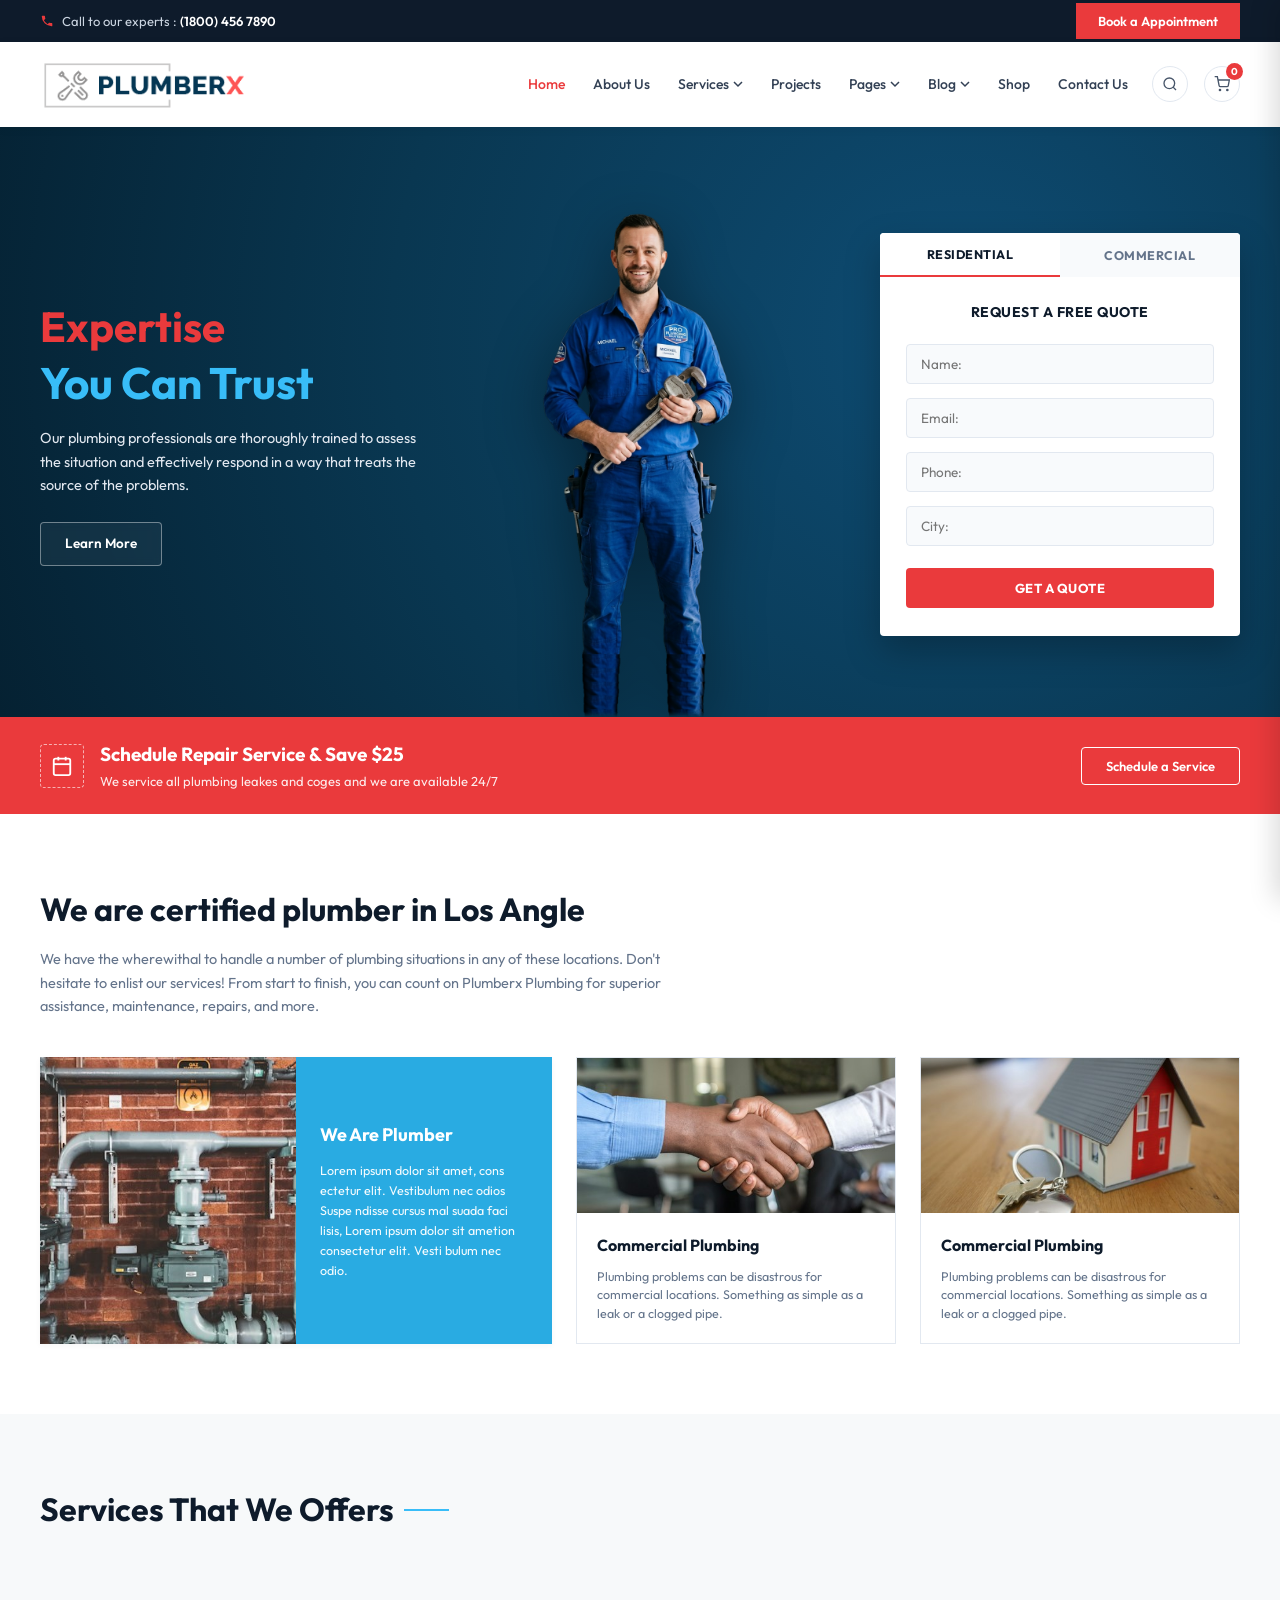
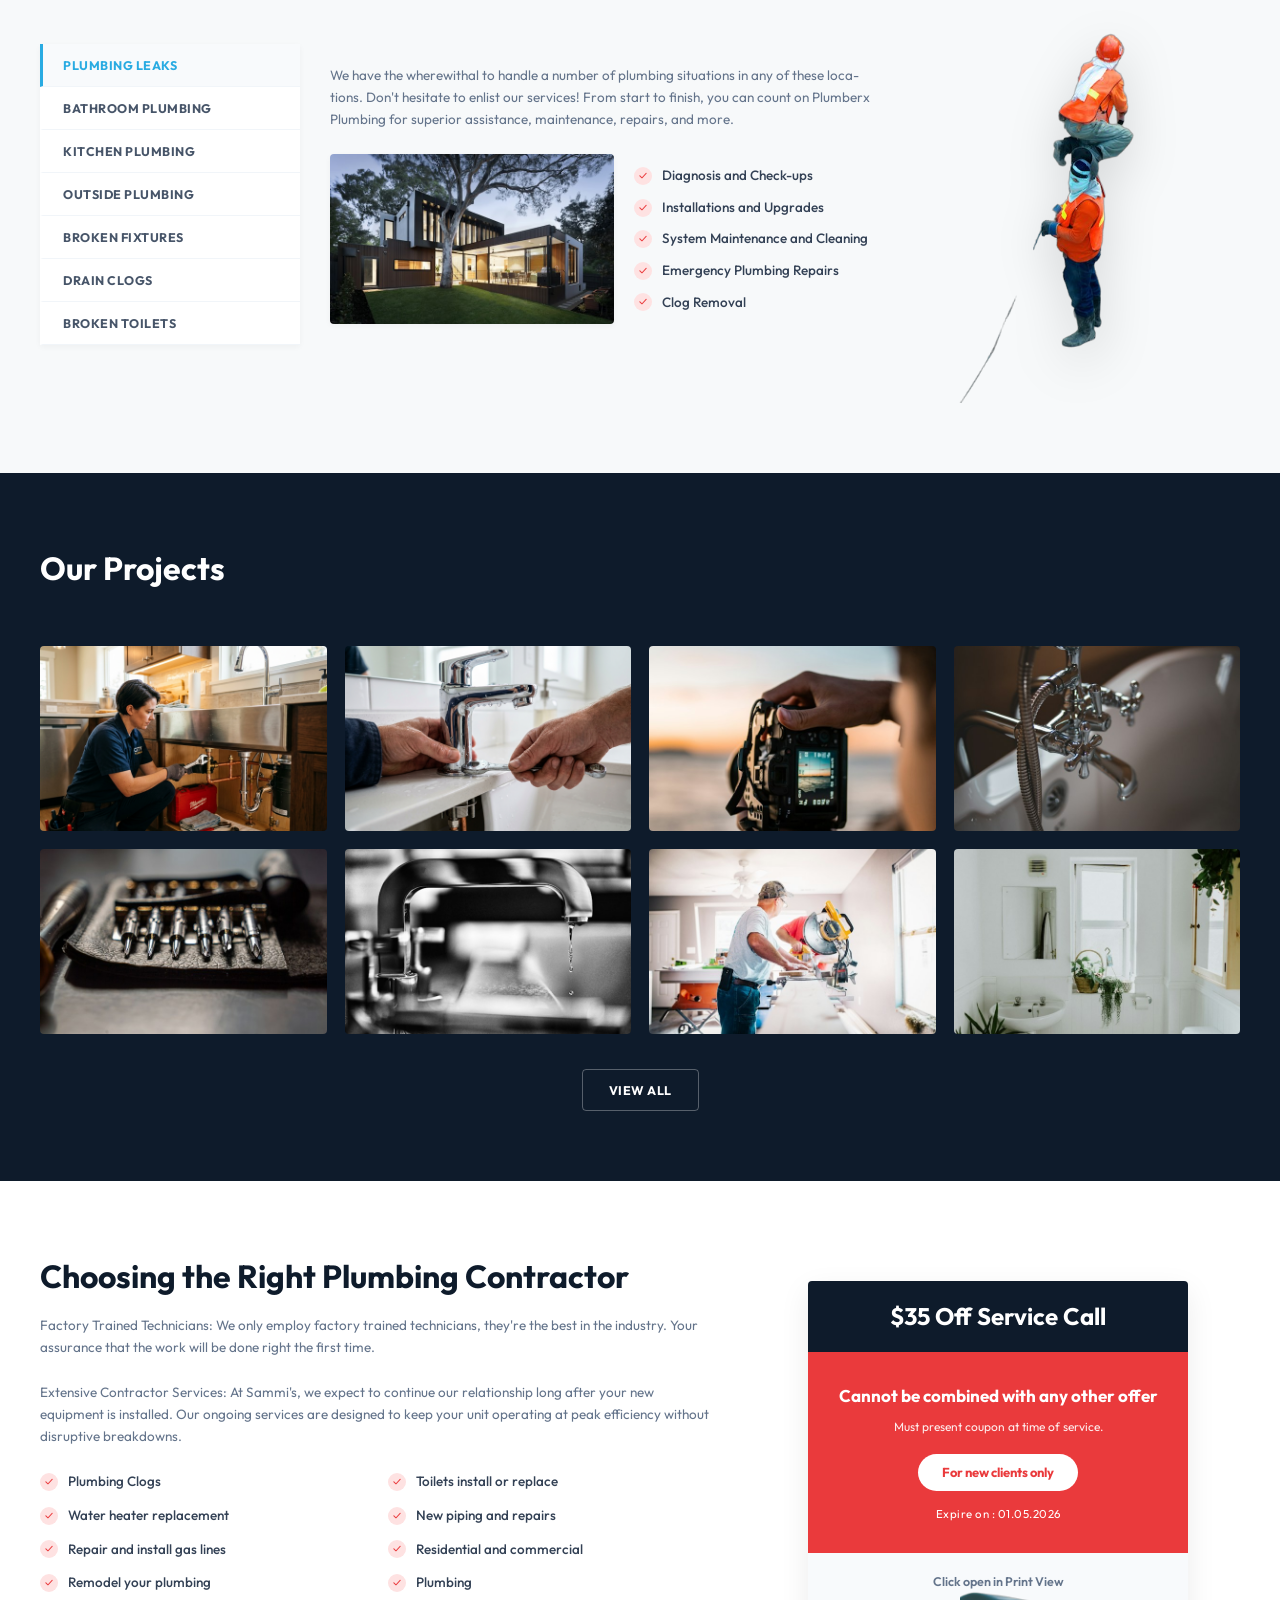
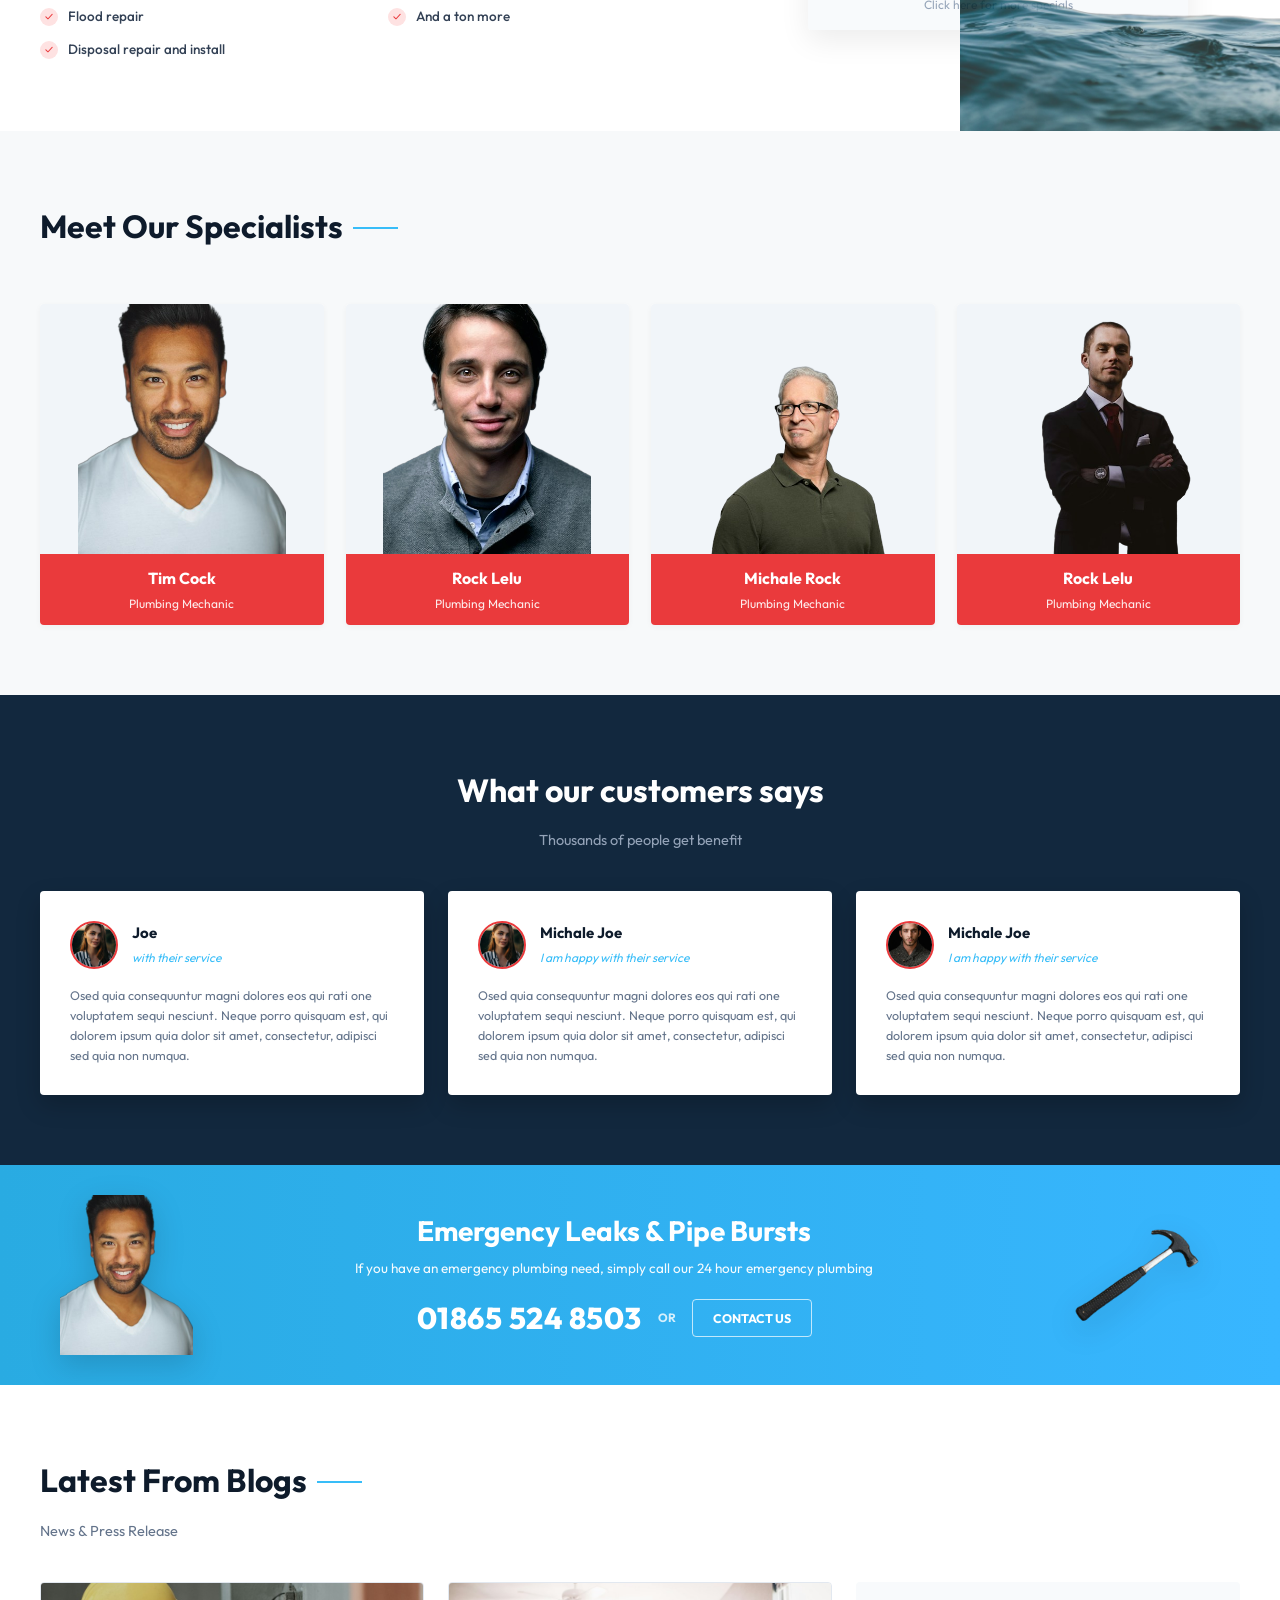
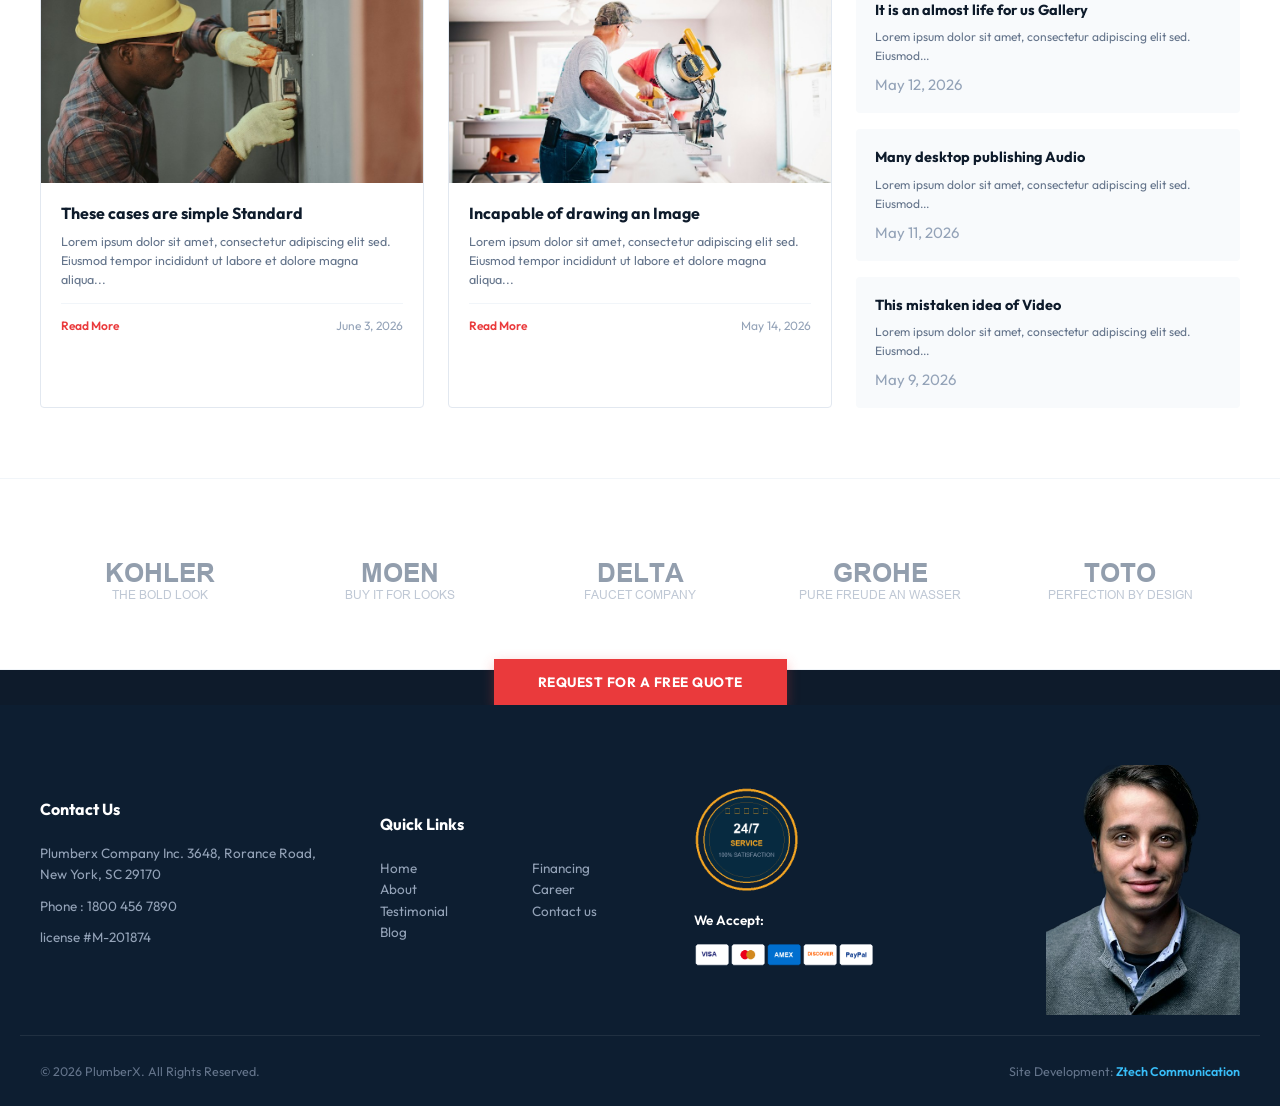
==== commit 3c76db07: "Fix hero plumber grounded layout and fully recreate shop hero fixture with responsive styling" ====
--- a/index.html
+++ b/index.html
@@ -5,7 +5,7 @@
   <meta name="viewport" content="width=device-width, initial-scale=1.0">
   <title>PlumberX - Professional Plumbing & Repair Services | Developed by Ztech Communication</title>
   <meta name="description" content="PlumberX provides certified commercial and residential plumbing services, 24/7 emergency pipe repair, leak detection, drain cleaning, and maintenance.">
-  <link rel="stylesheet" href="css/style.css">
+  <link rel="stylesheet" href="css/style.css?v=2028">
   <link rel="icon" type="image/png" href="assets/images/logo_clean.png?v=2027">
 </head>
 <body>
@@ -112,7 +112,7 @@
       </div>
 
       <div class="hero-plumber-col">
-        <img src="assets/images/home_hero_plumber.png?v=2027" alt="Expert Plumber" class="hero-plumber-img">
+        <img src="assets/images/home_hero_plumber.png?v=2028" alt="Expert Plumber" class="hero-plumber-img">
       </div>
 
       <div class="hero-form-col">
--- a/css/style.css
+++ b/css/style.css
@@ -382,23 +382,26 @@
 .home-hero {
   position: relative;
   background: radial-gradient(circle at 75% 35%, #0e4c73 0%, #093751 55%, #052132 100%);
-  min-height: 600px;
-  display: flex;
-  align-items: center;
-  color: #ffffff;
-  padding: 50px 0 0;
+  min-height: 590px;
+  display: flex;
+  align-items: stretch;
+  color: #ffffff;
+  padding: 40px 0 0;
   overflow: hidden;
 }
 
 .hero-grid {
   display: grid;
-  grid-template-columns: 1.1fr 1fr 1.1fr;
-  align-items: center;
+  grid-template-columns: 1.15fr 1fr 1.15fr;
+  align-items: stretch;
   gap: 20px;
+  width: 100%;
 }
 
 .hero-text-col {
   z-index: 2;
+  align-self: center;
+  padding: 20px 0 35px;
 }
 
 .hero-subtitle {
@@ -447,12 +450,20 @@
   display: flex;
   justify-content: center;
   align-items: flex-end;
+  align-self: flex-end;
   z-index: 2;
+  margin-bottom: 0;
+  padding-bottom: 0;
+  line-height: 0;
+  position: relative;
 }
 
 .hero-plumber-img {
-  max-height: 540px;
-  object-fit: contain;
+  display: block;
+  max-height: 600px;
+  width: auto;
+  margin-bottom: 0;
+  vertical-align: bottom;
   filter: drop-shadow(0 15px 30px rgba(0, 0, 0, 0.4));
 }
 
@@ -460,6 +471,8 @@
   z-index: 2;
   display: flex;
   justify-content: flex-end;
+  align-self: center;
+  padding: 20px 0 35px;
 }
 
 .hero-quote-card {
@@ -2310,24 +2323,41 @@
    Shop Page
    ========================================================================== */
 .shop-hero-section {
-  background: linear-gradient(135deg, #093751 0%, #062b3f 100%);
-  color: #ffffff;
-  padding: 50px 0;
+  background: radial-gradient(circle at 75% 45%, #0e4c73 0%, #093751 55%, #052132 100%);
+  color: #ffffff;
+  padding: 60px 0 30px;
   position: relative;
   overflow: hidden;
 }
 
 .shop-hero-grid {
   display: grid;
-  grid-template-columns: 1fr 1fr;
-  gap: 30px;
-  align-items: center;
+  grid-template-columns: 1.1fr 1fr;
+  gap: 36px;
+  align-items: center;
+}
+
+.shop-hero-img-col {
+  display: flex;
+  justify-content: center;
+  align-items: center;
+  position: relative;
+  padding: 10px 0;
 }
 
 .shop-hero-toilet-img {
-  max-height: 380px;
+  display: block;
+  max-width: 100%;
+  width: auto;
+  max-height: 460px;
   object-fit: contain;
   margin: 0 auto;
+  filter: drop-shadow(0 20px 35px rgba(0, 0, 0, 0.4));
+  transition: transform 0.3s ease;
+}
+
+.shop-hero-toilet-img:hover {
+  transform: translateY(-4px) scale(1.01);
 }
 
 .btn-shop-hero {
@@ -3249,6 +3279,23 @@
   .shop-hero-grid, .blog-grid-layout, .contact-grid, .price-cards-grid {
     grid-template-columns: 1fr;
   }
+  .shop-hero-section {
+    padding: 40px 0 30px;
+    text-align: center;
+  }
+  .shop-hero-text h1 {
+    font-size: 34px !important;
+  }
+  .shop-hero-text div,
+  .shop-hero-text p {
+    margin-left: auto;
+    margin-right: auto;
+  }
+  .shop-hero-toilet-img {
+    max-height: 320px;
+    max-width: 90%;
+    margin-top: 15px;
+  }
   .services-tab-layout {
     grid-template-columns: 1fr;
   }
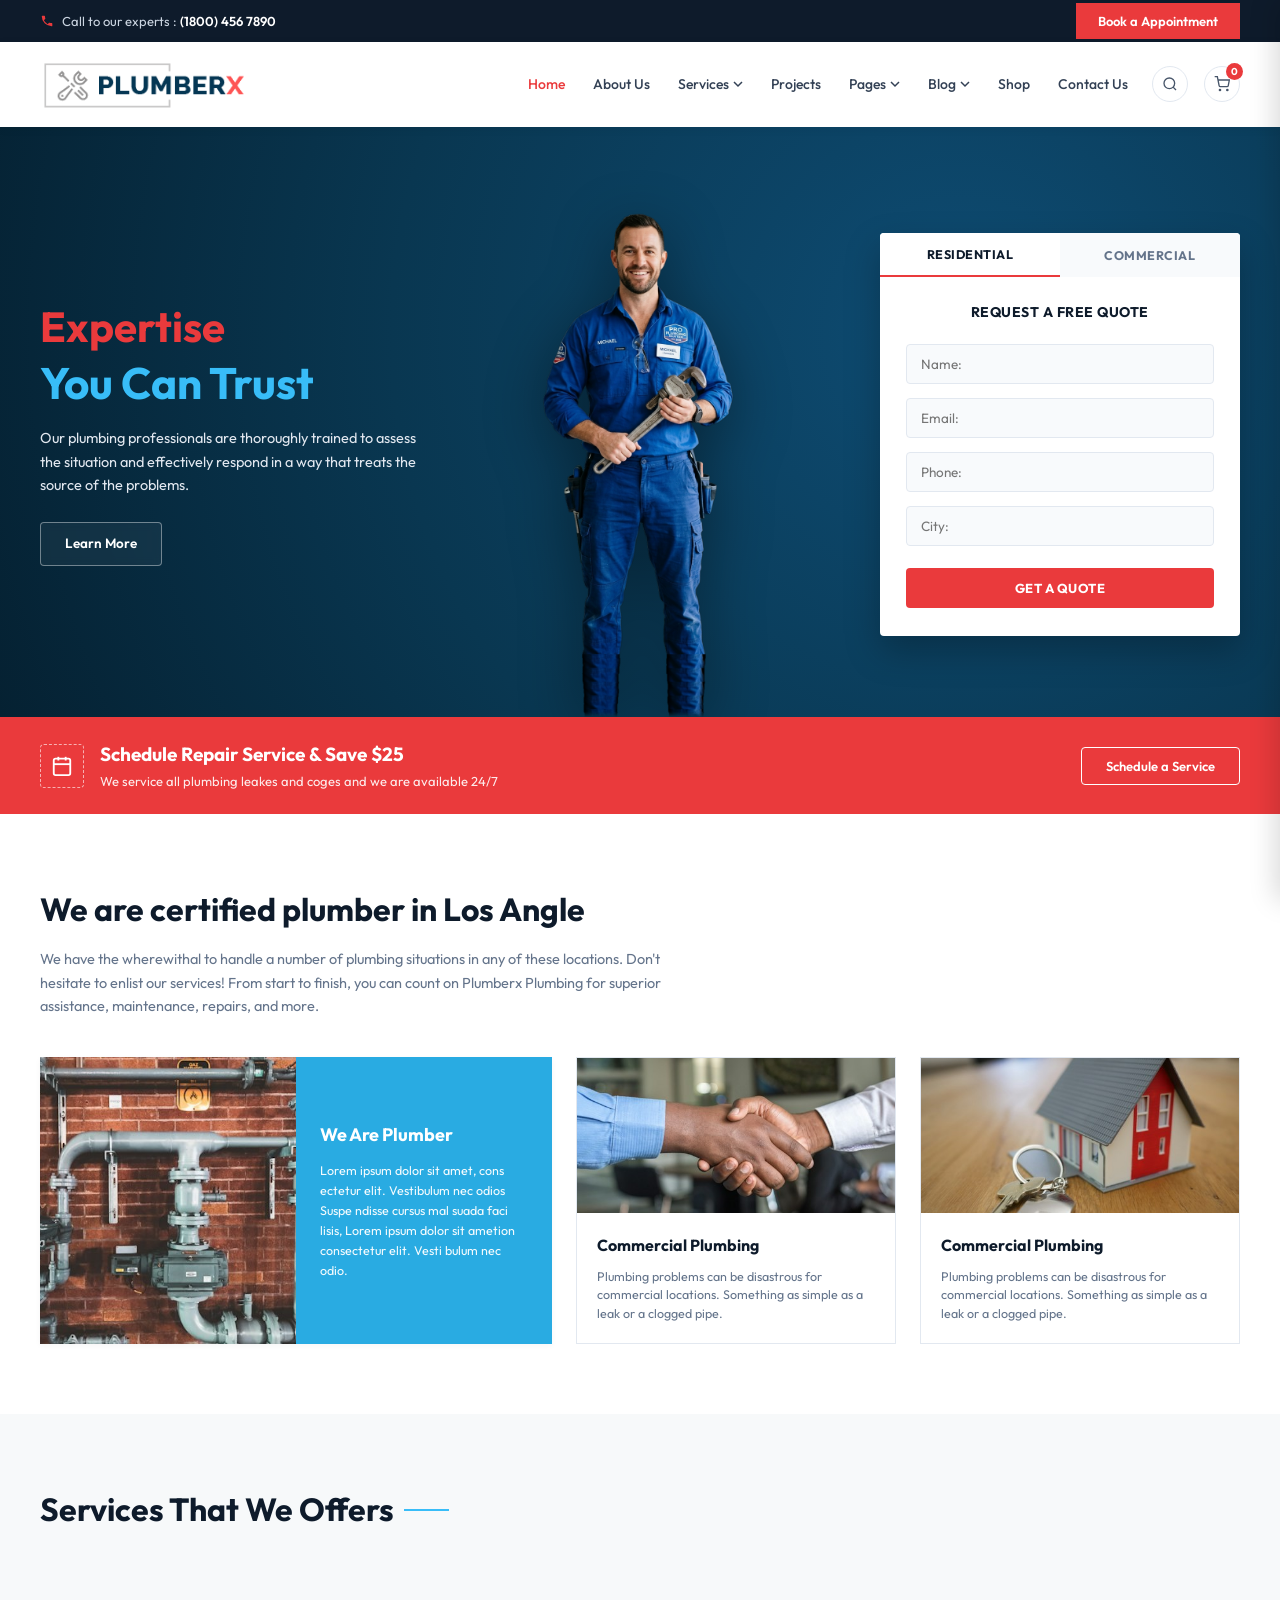
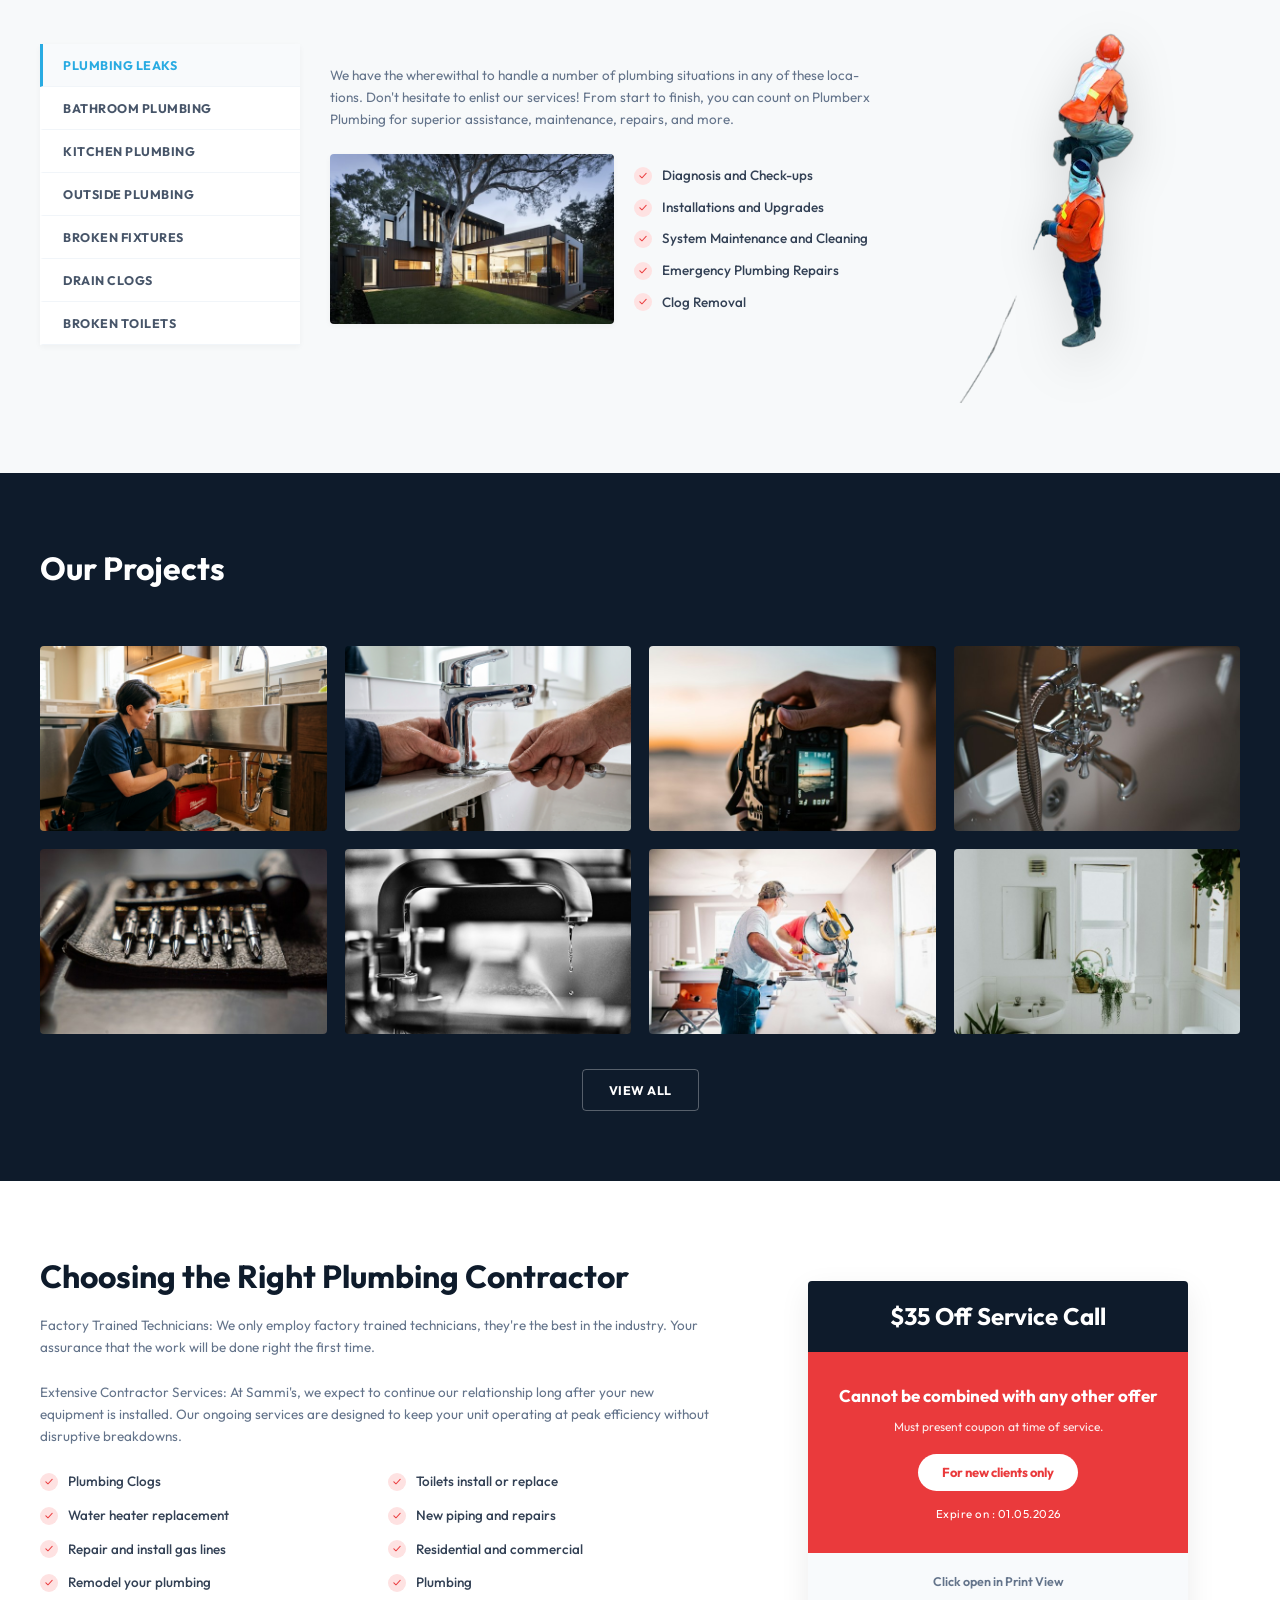
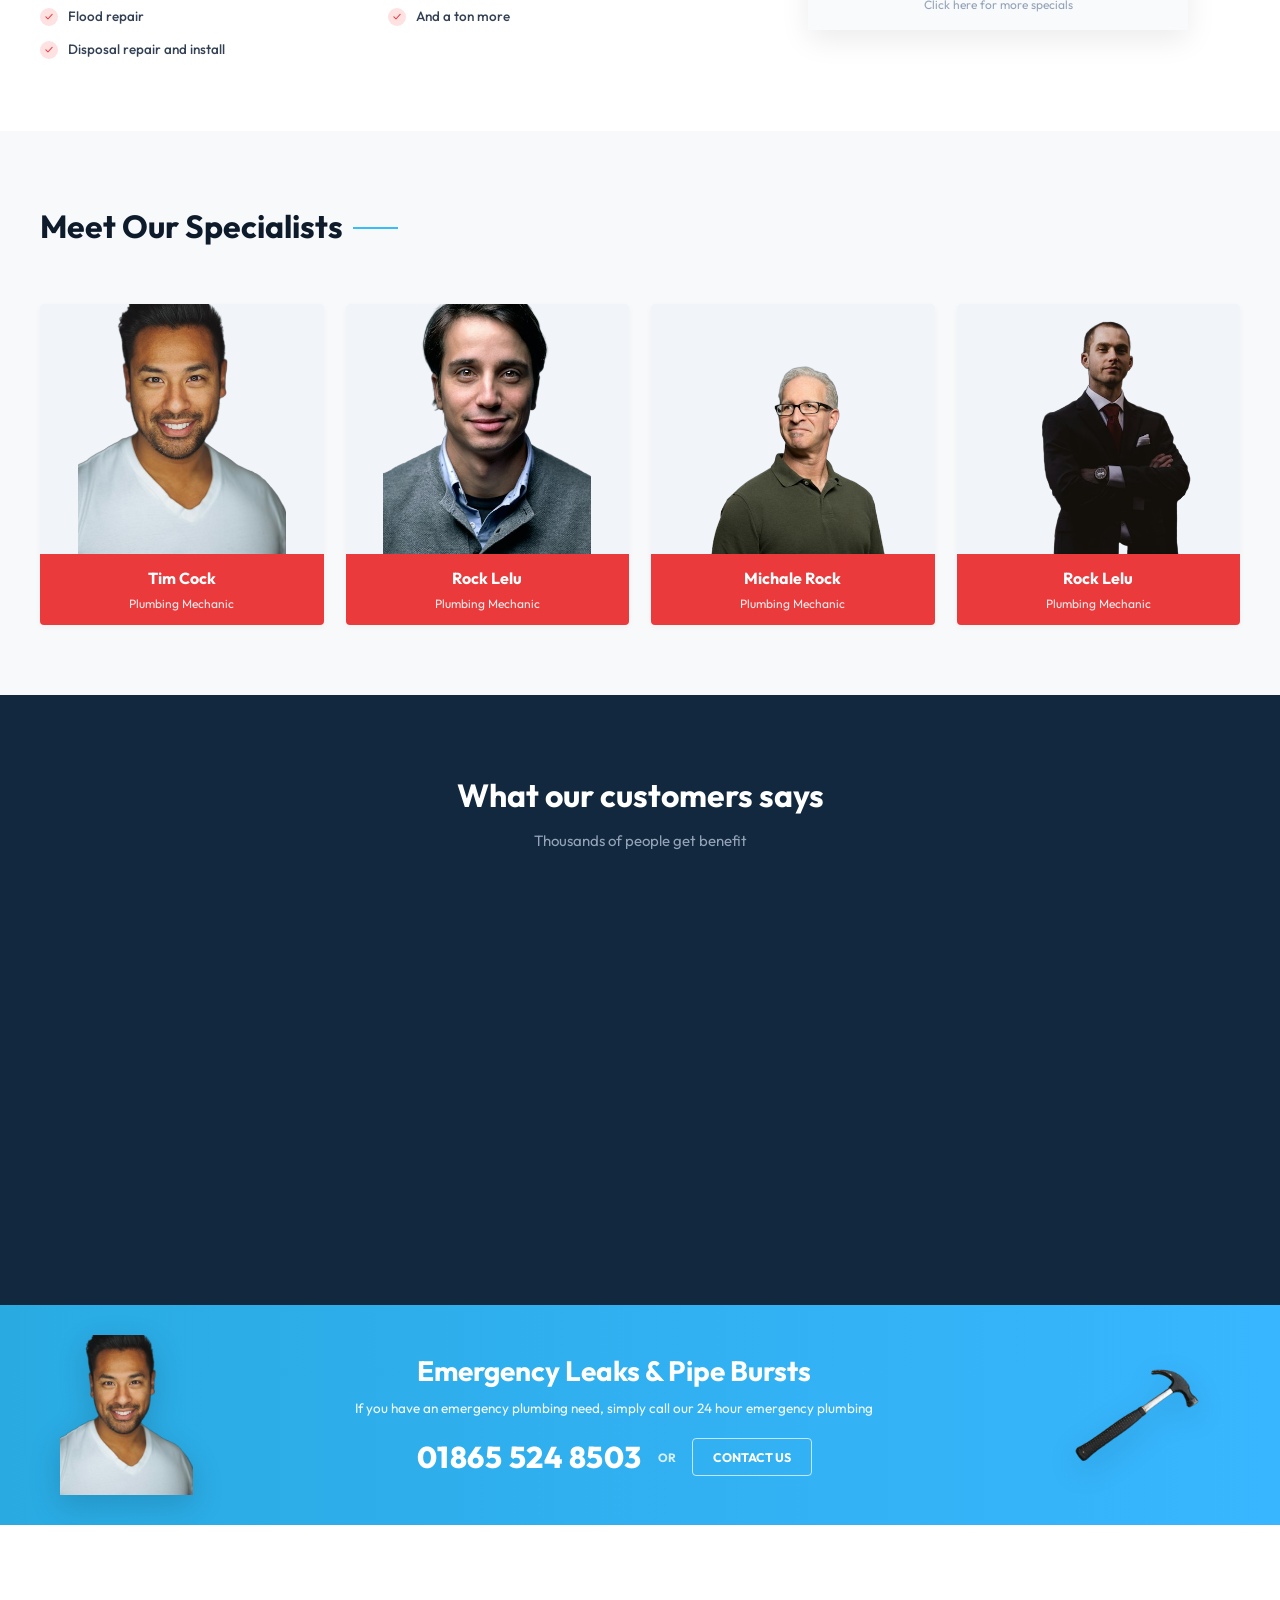
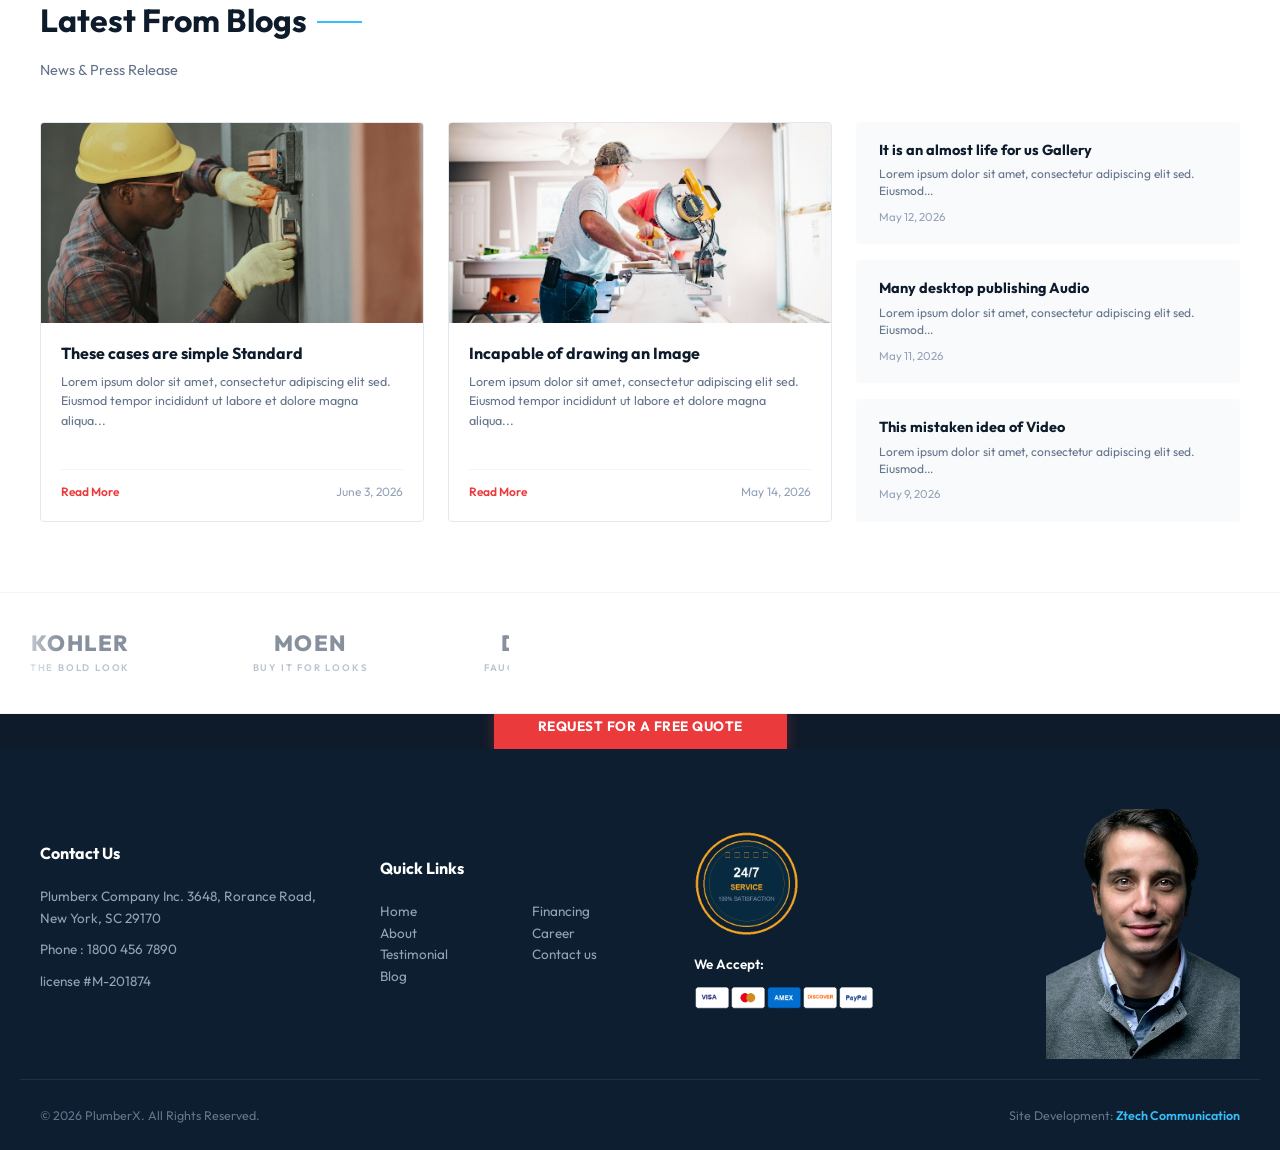
==== commit 61a051d3: "Enhance theme: smooth loop marquees for testimonials and partner logos, responsive blog layout, and " ====
--- a/index.html
+++ b/index.html
@@ -452,7 +452,6 @@
         </div>
       </div>
     </div>
-    <img src="assets/images/water_splash.png?v=2027" alt="Decorative Water Splash" class="contractor-water-splash">
   </section>
 
   <!-- Meet Our Specialists -->
@@ -513,39 +512,279 @@
         <h2 class="section-title">What our customers says</h2>
         <p class="section-subtitle">Thousands of people get benefit</p>
       </div>
-
-      <div class="testimonials-slider">
-        <div class="testimonial-card">
-          <div class="testimonial-header">
-            <img src="assets/images/testimonial_1.jpg?v=2027" alt="Joe" class="testimonial-avatar">
-            <div>
-              <h4 class="testimonial-author-name">Joe</h4>
-              <span class="testimonial-author-status">with their service</span>
-            </div>
-          </div>
-          <p class="testimonial-text">Osed quia consequuntur magni dolores eos qui rati one voluptatem sequi nesciunt. Neque porro quisquam est, qui dolorem ipsum quia dolor sit amet, consectetur, adipisci sed quia non numqua.</p>
-        </div>
-
-        <div class="testimonial-card">
-          <div class="testimonial-header">
-            <img src="assets/images/testimonial_1.jpg?v=2027" alt="Michale Joe" class="testimonial-avatar">
-            <div>
-              <h4 class="testimonial-author-name">Michale Joe</h4>
-              <span class="testimonial-author-status">I am happy with their service</span>
-            </div>
-          </div>
-          <p class="testimonial-text">Osed quia consequuntur magni dolores eos qui rati one voluptatem sequi nesciunt. Neque porro quisquam est, qui dolorem ipsum quia dolor sit amet, consectetur, adipisci sed quia non numqua.</p>
-        </div>
-
-        <div class="testimonial-card">
-          <div class="testimonial-header">
-            <img src="assets/images/testimonial_2.jpg?v=2027" alt="Michale Joe" class="testimonial-avatar">
-            <div>
-              <h4 class="testimonial-author-name">Michale Joe</h4>
-              <span class="testimonial-author-status">I am happy with their service</span>
-            </div>
-          </div>
-          <p class="testimonial-text">Osed quia consequuntur magni dolores eos qui rati one voluptatem sequi nesciunt. Neque porro quisquam est, qui dolorem ipsum quia dolor sit amet, consectetur, adipisci sed quia non numqua.</p>
+    </div>
+
+    <!-- Smooth Infinite Loop Marquee -->
+    <div class="testimonials-marquee">
+      <div class="testimonials-track">
+        <!-- Group 1 -->
+        <div class="testimonials-group">
+          <!-- Card 1 -->
+          <div class="testimonial-card">
+            <div class="testimonial-header">
+              <img src="assets/images/testimonial_1.jpg?v=2027" alt="Sarah Jenkins" class="testimonial-avatar">
+              <div class="testimonial-info">
+                <h4 class="testimonial-author-name">Sarah Jenkins</h4>
+                <span class="testimonial-author-status">Emergency Pipe Repair</span>
+              </div>
+            </div>
+            <div class="testimonial-stars" aria-label="5 out of 5 stars">
+              <span>★</span><span>★</span><span>★</span><span>★</span><span>★</span>
+            </div>
+            <p class="testimonial-text">"Outstanding emergency response! Our basement pipe burst on a Sunday night, and technician Tim arrived within 30 minutes. Repaired the leak cleanly, tested water pressure, and charged an honest price with zero hidden fees."</p>
+            <div class="testimonial-footer">
+              <span class="testimonial-verified">
+                <svg viewBox="0 0 20 20" fill="currentColor"><path fill-rule="evenodd" d="M10 18a8 8 0 100-16 8 8 0 000 16zm3.707-9.293a1 1 0 00-1.414-1.414L9 10.586 7.707 9.293a1 1 0 00-1.414 1.414l2 2a1 1 0 001.414 0l4-4z" clip-rule="evenodd"/></svg>
+                Verified Customer
+              </span>
+              <span class="testimonial-location">Austin, TX</span>
+            </div>
+          </div>
+
+          <!-- Card 2 -->
+          <div class="testimonial-card">
+            <div class="testimonial-header">
+              <img src="assets/images/testimonial_2.jpg?v=2027" alt="Michael Vance" class="testimonial-avatar">
+              <div class="testimonial-info">
+                <h4 class="testimonial-author-name">Michael Vance</h4>
+                <span class="testimonial-author-status">Commercial Maintenance</span>
+              </div>
+            </div>
+            <div class="testimonial-stars" aria-label="5 out of 5 stars">
+              <span>★</span><span>★</span><span>★</span><span>★</span><span>★</span>
+            </div>
+            <p class="testimonial-text">"We rely on PlumberX for our restaurant's grease trap maintenance and backflow prevention. Dependable, certified, and courteous crew. We haven't experienced an unexpected plumbing delay since partnering with them."</p>
+            <div class="testimonial-footer">
+              <span class="testimonial-verified">
+                <svg viewBox="0 0 20 20" fill="currentColor"><path fill-rule="evenodd" d="M10 18a8 8 0 100-16 8 8 0 000 16zm3.707-9.293a1 1 0 00-1.414-1.414L9 10.586 7.707 9.293a1 1 0 00-1.414 1.414l2 2a1 1 0 001.414 0l4-4z" clip-rule="evenodd"/></svg>
+                Verified Business
+              </span>
+              <span class="testimonial-location">Dallas, TX</span>
+            </div>
+          </div>
+
+          <!-- Card 3 -->
+          <div class="testimonial-card">
+            <div class="testimonial-header">
+              <img src="assets/images/testimonial_3.jpg?v=2027" alt="David Ross" class="testimonial-avatar">
+              <div class="testimonial-info">
+                <h4 class="testimonial-author-name">David Ross</h4>
+                <span class="testimonial-author-status">Bathroom Remodel & Repiping</span>
+              </div>
+            </div>
+            <div class="testimonial-stars" aria-label="5 out of 5 stars">
+              <span>★</span><span>★</span><span>★</span><span>★</span><span>★</span>
+            </div>
+            <p class="testimonial-text">"Completely repiped and fitted new brass fixtures for our master bath remodel. Flawless craftsmanship, tidy work area left every afternoon, and the job was completed right on budget and schedule."</p>
+            <div class="testimonial-footer">
+              <span class="testimonial-verified">
+                <svg viewBox="0 0 20 20" fill="currentColor"><path fill-rule="evenodd" d="M10 18a8 8 0 100-16 8 8 0 000 16zm3.707-9.293a1 1 0 00-1.414-1.414L9 10.586 7.707 9.293a1 1 0 00-1.414 1.414l2 2a1 1 0 001.414 0l4-4z" clip-rule="evenodd"/></svg>
+                Verified Customer
+              </span>
+              <span class="testimonial-location">Houston, TX</span>
+            </div>
+          </div>
+
+          <!-- Card 4 -->
+          <div class="testimonial-card">
+            <div class="testimonial-header">
+              <img src="assets/images/testimonial_4.jpg?v=2027" alt="Emily Watson" class="testimonial-avatar">
+              <div class="testimonial-info">
+                <h4 class="testimonial-author-name">Emily Watson</h4>
+                <span class="testimonial-author-status">Tankless Water Heater Install</span>
+              </div>
+            </div>
+            <div class="testimonial-stars" aria-label="5 out of 5 stars">
+              <span>★</span><span>★</span><span>★</span><span>★</span><span>★</span>
+            </div>
+            <p class="testimonial-text">"Replaced our 12-year-old leaking water heater with a high-efficiency tankless system. The technician walked us through every option clearly. We had continuous hot water running by dinner time!"</p>
+            <div class="testimonial-footer">
+              <span class="testimonial-verified">
+                <svg viewBox="0 0 20 20" fill="currentColor"><path fill-rule="evenodd" d="M10 18a8 8 0 100-16 8 8 0 000 16zm3.707-9.293a1 1 0 00-1.414-1.414L9 10.586 7.707 9.293a1 1 0 00-1.414 1.414l2 2a1 1 0 001.414 0l4-4z" clip-rule="evenodd"/></svg>
+                Verified Customer
+              </span>
+              <span class="testimonial-location">San Antonio, TX</span>
+            </div>
+          </div>
+
+          <!-- Card 5 -->
+          <div class="testimonial-card">
+            <div class="testimonial-header">
+              <img src="assets/images/testimonial_5.jpg?v=2027" alt="Marcus Thorne" class="testimonial-avatar">
+              <div class="testimonial-info">
+                <h4 class="testimonial-author-name">Marcus Thorne</h4>
+                <span class="testimonial-author-status">Main Drain & Sewer Jetting</span>
+              </div>
+            </div>
+            <div class="testimonial-stars" aria-label="5 out of 5 stars">
+              <span>★</span><span>★</span><span>★</span><span>★</span><span>★</span>
+            </div>
+            <p class="testimonial-text">"Had persistent drain backup issues that two previous plumbers failed to diagnose. Their camera snake pinpointed invasive tree roots instantly and hydro-jetted them clean. Truly five-star pros!"</p>
+            <div class="testimonial-footer">
+              <span class="testimonial-verified">
+                <svg viewBox="0 0 20 20" fill="currentColor"><path fill-rule="evenodd" d="M10 18a8 8 0 100-16 8 8 0 000 16zm3.707-9.293a1 1 0 00-1.414-1.414L9 10.586 7.707 9.293a1 1 0 00-1.414 1.414l2 2a1 1 0 001.414 0l4-4z" clip-rule="evenodd"/></svg>
+                Verified Customer
+              </span>
+              <span class="testimonial-location">Fort Worth, TX</span>
+            </div>
+          </div>
+
+          <!-- Card 6 -->
+          <div class="testimonial-card">
+            <div class="testimonial-header">
+              <img src="assets/images/testimonial_6.jpg?v=2027" alt="Jessica Miller" class="testimonial-avatar">
+              <div class="testimonial-info">
+                <h4 class="testimonial-author-name">Jessica Miller</h4>
+                <span class="testimonial-author-status">Boiler & Heating Inspection</span>
+              </div>
+            </div>
+            <div class="testimonial-stars" aria-label="5 out of 5 stars">
+              <span>★</span><span>★</span><span>★</span><span>★</span><span>★</span>
+            </div>
+            <p class="testimonial-text">"Fast, polite, and completely transparent with costs upfront. Inspected our radiator heating before winter, fixed the boiler pressure release valve, and saved us hundreds on utility bills."</p>
+            <div class="testimonial-footer">
+              <span class="testimonial-verified">
+                <svg viewBox="0 0 20 20" fill="currentColor"><path fill-rule="evenodd" d="M10 18a8 8 0 100-16 8 8 0 000 16zm3.707-9.293a1 1 0 00-1.414-1.414L9 10.586 7.707 9.293a1 1 0 00-1.414 1.414l2 2a1 1 0 001.414 0l4-4z" clip-rule="evenodd"/></svg>
+                Verified Customer
+              </span>
+              <span class="testimonial-location">Plano, TX</span>
+            </div>
+          </div>
+        </div>
+
+        <!-- Group 2 (Duplicate for Seamless Infinite Loop) -->
+        <div class="testimonials-group" aria-hidden="true">
+          <!-- Card 1 Duplicate -->
+          <div class="testimonial-card">
+            <div class="testimonial-header">
+              <img src="assets/images/testimonial_1.jpg?v=2027" alt="Sarah Jenkins" class="testimonial-avatar">
+              <div class="testimonial-info">
+                <h4 class="testimonial-author-name">Sarah Jenkins</h4>
+                <span class="testimonial-author-status">Emergency Pipe Repair</span>
+              </div>
+            </div>
+            <div class="testimonial-stars" aria-label="5 out of 5 stars">
+              <span>★</span><span>★</span><span>★</span><span>★</span><span>★</span>
+            </div>
+            <p class="testimonial-text">"Outstanding emergency response! Our basement pipe burst on a Sunday night, and technician Tim arrived within 30 minutes. Repaired the leak cleanly, tested water pressure, and charged an honest price with zero hidden fees."</p>
+            <div class="testimonial-footer">
+              <span class="testimonial-verified">
+                <svg viewBox="0 0 20 20" fill="currentColor"><path fill-rule="evenodd" d="M10 18a8 8 0 100-16 8 8 0 000 16zm3.707-9.293a1 1 0 00-1.414-1.414L9 10.586 7.707 9.293a1 1 0 00-1.414 1.414l2 2a1 1 0 001.414 0l4-4z" clip-rule="evenodd"/></svg>
+                Verified Customer
+              </span>
+              <span class="testimonial-location">Austin, TX</span>
+            </div>
+          </div>
+
+          <!-- Card 2 Duplicate -->
+          <div class="testimonial-card">
+            <div class="testimonial-header">
+              <img src="assets/images/testimonial_2.jpg?v=2027" alt="Michael Vance" class="testimonial-avatar">
+              <div class="testimonial-info">
+                <h4 class="testimonial-author-name">Michael Vance</h4>
+                <span class="testimonial-author-status">Commercial Maintenance</span>
+              </div>
+            </div>
+            <div class="testimonial-stars" aria-label="5 out of 5 stars">
+              <span>★</span><span>★</span><span>★</span><span>★</span><span>★</span>
+            </div>
+            <p class="testimonial-text">"We rely on PlumberX for our restaurant's grease trap maintenance and backflow prevention. Dependable, certified, and courteous crew. We haven't experienced an unexpected plumbing delay since partnering with them."</p>
+            <div class="testimonial-footer">
+              <span class="testimonial-verified">
+                <svg viewBox="0 0 20 20" fill="currentColor"><path fill-rule="evenodd" d="M10 18a8 8 0 100-16 8 8 0 000 16zm3.707-9.293a1 1 0 00-1.414-1.414L9 10.586 7.707 9.293a1 1 0 00-1.414 1.414l2 2a1 1 0 001.414 0l4-4z" clip-rule="evenodd"/></svg>
+                Verified Business
+              </span>
+              <span class="testimonial-location">Dallas, TX</span>
+            </div>
+          </div>
+
+          <!-- Card 3 Duplicate -->
+          <div class="testimonial-card">
+            <div class="testimonial-header">
+              <img src="assets/images/testimonial_3.jpg?v=2027" alt="David Ross" class="testimonial-avatar">
+              <div class="testimonial-info">
+                <h4 class="testimonial-author-name">David Ross</h4>
+                <span class="testimonial-author-status">Bathroom Remodel & Repiping</span>
+              </div>
+            </div>
+            <div class="testimonial-stars" aria-label="5 out of 5 stars">
+              <span>★</span><span>★</span><span>★</span><span>★</span><span>★</span>
+            </div>
+            <p class="testimonial-text">"Completely repiped and fitted new brass fixtures for our master bath remodel. Flawless craftsmanship, tidy work area left every afternoon, and the job was completed right on budget and schedule."</p>
+            <div class="testimonial-footer">
+              <span class="testimonial-verified">
+                <svg viewBox="0 0 20 20" fill="currentColor"><path fill-rule="evenodd" d="M10 18a8 8 0 100-16 8 8 0 000 16zm3.707-9.293a1 1 0 00-1.414-1.414L9 10.586 7.707 9.293a1 1 0 00-1.414 1.414l2 2a1 1 0 001.414 0l4-4z" clip-rule="evenodd"/></svg>
+                Verified Customer
+              </span>
+              <span class="testimonial-location">Houston, TX</span>
+            </div>
+          </div>
+
+          <!-- Card 4 Duplicate -->
+          <div class="testimonial-card">
+            <div class="testimonial-header">
+              <img src="assets/images/testimonial_4.jpg?v=2027" alt="Emily Watson" class="testimonial-avatar">
+              <div class="testimonial-info">
+                <h4 class="testimonial-author-name">Emily Watson</h4>
+                <span class="testimonial-author-status">Tankless Water Heater Install</span>
+              </div>
+            </div>
+            <div class="testimonial-stars" aria-label="5 out of 5 stars">
+              <span>★</span><span>★</span><span>★</span><span>★</span><span>★</span>
+            </div>
+            <p class="testimonial-text">"Replaced our 12-year-old leaking water heater with a high-efficiency tankless system. The technician walked us through every option clearly. We had continuous hot water running by dinner time!"</p>
+            <div class="testimonial-footer">
+              <span class="testimonial-verified">
+                <svg viewBox="0 0 20 20" fill="currentColor"><path fill-rule="evenodd" d="M10 18a8 8 0 100-16 8 8 0 000 16zm3.707-9.293a1 1 0 00-1.414-1.414L9 10.586 7.707 9.293a1 1 0 00-1.414 1.414l2 2a1 1 0 001.414 0l4-4z" clip-rule="evenodd"/></svg>
+                Verified Customer
+              </span>
+              <span class="testimonial-location">San Antonio, TX</span>
+            </div>
+          </div>
+
+          <!-- Card 5 Duplicate -->
+          <div class="testimonial-card">
+            <div class="testimonial-header">
+              <img src="assets/images/testimonial_5.jpg?v=2027" alt="Marcus Thorne" class="testimonial-avatar">
+              <div class="testimonial-info">
+                <h4 class="testimonial-author-name">Marcus Thorne</h4>
+                <span class="testimonial-author-status">Main Drain & Sewer Jetting</span>
+              </div>
+            </div>
+            <div class="testimonial-stars" aria-label="5 out of 5 stars">
+              <span>★</span><span>★</span><span>★</span><span>★</span><span>★</span>
+            </div>
+            <p class="testimonial-text">"Had persistent drain backup issues that two previous plumbers failed to diagnose. Their camera snake pinpointed invasive tree roots instantly and hydro-jetted them clean. Truly five-star pros!"</p>
+            <div class="testimonial-footer">
+              <span class="testimonial-verified">
+                <svg viewBox="0 0 20 20" fill="currentColor"><path fill-rule="evenodd" d="M10 18a8 8 0 100-16 8 8 0 000 16zm3.707-9.293a1 1 0 00-1.414-1.414L9 10.586 7.707 9.293a1 1 0 00-1.414 1.414l2 2a1 1 0 001.414 0l4-4z" clip-rule="evenodd"/></svg>
+                Verified Customer
+              </span>
+              <span class="testimonial-location">Fort Worth, TX</span>
+            </div>
+          </div>
+
+          <!-- Card 6 Duplicate -->
+          <div class="testimonial-card">
+            <div class="testimonial-header">
+              <img src="assets/images/testimonial_6.jpg?v=2027" alt="Jessica Miller" class="testimonial-avatar">
+              <div class="testimonial-info">
+                <h4 class="testimonial-author-name">Jessica Miller</h4>
+                <span class="testimonial-author-status">Boiler & Heating Inspection</span>
+              </div>
+            </div>
+            <div class="testimonial-stars" aria-label="5 out of 5 stars">
+              <span>★</span><span>★</span><span>★</span><span>★</span><span>★</span>
+            </div>
+            <p class="testimonial-text">"Fast, polite, and completely transparent with costs upfront. Inspected our radiator heating before winter, fixed the boiler pressure release valve, and saved us hundreds on utility bills."</p>
+            <div class="testimonial-footer">
+              <span class="testimonial-verified">
+                <svg viewBox="0 0 20 20" fill="currentColor"><path fill-rule="evenodd" d="M10 18a8 8 0 100-16 8 8 0 000 16zm3.707-9.293a1 1 0 00-1.414-1.414L9 10.586 7.707 9.293a1 1 0 00-1.414 1.414l2 2a1 1 0 001.414 0l4-4z" clip-rule="evenodd"/></svg>
+                Verified Customer
+              </span>
+              <span class="testimonial-location">Plano, TX</span>
+            </div>
+          </div>
         </div>
       </div>
     </div>
@@ -630,10 +869,82 @@
     </div>
   </section>
 
-  <!-- Partner Logos Strip -->
+  <!-- Partner Logos Strip (Smooth Infinite Loop) -->
   <section class="partner-logos-section">
-    <div class="container partner-logos-wrap">
-      <img src="assets/images/partner_logos.png?v=2027" alt="Trusted Partners" class="partner-logos-img">
+    <div class="partner-logos-marquee">
+      <div class="partner-logos-track">
+        <!-- Group 1 -->
+        <div class="partner-logos-group">
+          <div class="partner-brand-item">
+            <span class="partner-brand-name">KOHLER</span>
+            <span class="partner-brand-tag">THE BOLD LOOK</span>
+          </div>
+          <div class="partner-brand-item">
+            <span class="partner-brand-name">MOEN</span>
+            <span class="partner-brand-tag">BUY IT FOR LOOKS</span>
+          </div>
+          <div class="partner-brand-item">
+            <span class="partner-brand-name">DELTA</span>
+            <span class="partner-brand-tag">FAUCET COMPANY</span>
+          </div>
+          <div class="partner-brand-item">
+            <span class="partner-brand-name">GROHE</span>
+            <span class="partner-brand-tag">PURE FREUDE AN WASSER</span>
+          </div>
+          <div class="partner-brand-item">
+            <span class="partner-brand-name">TOTO</span>
+            <span class="partner-brand-tag">PERFECTION BY DESIGN</span>
+          </div>
+          <div class="partner-brand-item">
+            <span class="partner-brand-name">AMERICAN STANDARD</span>
+            <span class="partner-brand-tag">LIFE TESTED</span>
+          </div>
+          <div class="partner-brand-item">
+            <span class="partner-brand-name">RHEEM</span>
+            <span class="partner-brand-tag">DEGREE OF COMFORT</span>
+          </div>
+          <div class="partner-brand-item">
+            <span class="partner-brand-name">BRADFORD WHITE</span>
+            <span class="partner-brand-tag">BUILT TO BE THE BEST</span>
+          </div>
+        </div>
+
+        <!-- Group 2 (Duplicate for Seamless Infinite Loop) -->
+        <div class="partner-logos-group" aria-hidden="true">
+          <div class="partner-brand-item">
+            <span class="partner-brand-name">KOHLER</span>
+            <span class="partner-brand-tag">THE BOLD LOOK</span>
+          </div>
+          <div class="partner-brand-item">
+            <span class="partner-brand-name">MOEN</span>
+            <span class="partner-brand-tag">BUY IT FOR LOOKS</span>
+          </div>
+          <div class="partner-brand-item">
+            <span class="partner-brand-name">DELTA</span>
+            <span class="partner-brand-tag">FAUCET COMPANY</span>
+          </div>
+          <div class="partner-brand-item">
+            <span class="partner-brand-name">GROHE</span>
+            <span class="partner-brand-tag">PURE FREUDE AN WASSER</span>
+          </div>
+          <div class="partner-brand-item">
+            <span class="partner-brand-name">TOTO</span>
+            <span class="partner-brand-tag">PERFECTION BY DESIGN</span>
+          </div>
+          <div class="partner-brand-item">
+            <span class="partner-brand-name">AMERICAN STANDARD</span>
+            <span class="partner-brand-tag">LIFE TESTED</span>
+          </div>
+          <div class="partner-brand-item">
+            <span class="partner-brand-name">RHEEM</span>
+            <span class="partner-brand-tag">DEGREE OF COMFORT</span>
+          </div>
+          <div class="partner-brand-item">
+            <span class="partner-brand-name">BRADFORD WHITE</span>
+            <span class="partner-brand-tag">BUILT TO BE THE BEST</span>
+          </div>
+        </div>
+      </div>
     </div>
   </section>
 
--- a/css/style.css
+++ b/css/style.css
@@ -1164,43 +1164,88 @@
 }
 
 /* ==========================================================================
-   Customer Testimonials (Navy Background)
+   Customer Testimonials (Navy Background with Smooth Infinite Loop)
    ========================================================================== */
 .testimonials-section {
   background-color: #12283e;
   color: #ffffff;
-  padding: 70px 0;
+  padding: 75px 0 85px;
   position: relative;
   overflow: hidden;
 }
 
 .testimonials-section .section-title {
   color: #ffffff;
+  margin-bottom: 8px;
 }
 
 .testimonials-section .section-subtitle {
   color: #94a3b8;
-}
-
-.testimonials-slider {
-  display: grid;
-  grid-template-columns: repeat(3, 1fr);
+  font-size: 15px;
+  margin-bottom: 38px;
+}
+
+/* Marquee Outer Container with Dynamic Edge Fades */
+.testimonials-marquee {
+  width: 100%;
+  overflow: hidden;
+  position: relative;
+  padding: 12px 0 24px;
+  cursor: grab;
+  user-select: none;
+  -webkit-user-select: none;
+  touch-action: pan-y;
+  mask-image: linear-gradient(to right, transparent 0, black 60px, black calc(100% - 60px), transparent 100%);
+  -webkit-mask-image: linear-gradient(to right, transparent 0, black 60px, black calc(100% - 60px), transparent 100%);
+}
+
+.testimonials-marquee:active {
+  cursor: grabbing;
+}
+
+/* Moving Track */
+.testimonials-track {
+  display: flex;
+  width: max-content;
+  will-change: transform;
+  animation: smoothTestimonialScroll 40s linear infinite;
+}
+
+/* Groups of cards (identical pair for seamless infinite loop) */
+.testimonials-group {
+  display: flex;
+  flex-shrink: 0;
   gap: 24px;
-}
-
+  padding-right: 24px;
+}
+
+/* Individual Testimonial Card */
 .testimonial-card {
+  width: 380px;
+  max-width: 85vw;
+  flex-shrink: 0;
   background-color: #ffffff;
   color: var(--text-dark);
-  padding: 30px;
-  border-radius: var(--radius-sm);
-  box-shadow: 0 10px 25px rgba(0, 0, 0, 0.2);
+  padding: 26px 24px;
+  border-radius: var(--radius-sm, 6px);
+  box-shadow: 0 10px 30px rgba(0, 0, 0, 0.25);
+  display: flex;
+  flex-direction: column;
+  justify-content: space-between;
+  transition: transform 0.3s cubic-bezier(0.16, 1, 0.3, 1), box-shadow 0.3s ease;
+  position: relative;
+}
+
+.testimonial-card:hover {
+  transform: translateY(-5px);
+  box-shadow: 0 16px 36px rgba(0, 0, 0, 0.35);
 }
 
 .testimonial-header {
   display: flex;
   align-items: center;
   gap: 14px;
-  margin-bottom: 16px;
+  margin-bottom: 12px;
 }
 
 .testimonial-avatar {
@@ -1209,24 +1254,231 @@
   border-radius: 50%;
   object-fit: cover;
   border: 2px solid var(--accent-red);
+  box-shadow: 0 4px 10px rgba(230, 57, 70, 0.2);
+  flex-shrink: 0;
+}
+
+.testimonial-info {
+  flex-grow: 1;
+  min-width: 0;
 }
 
 .testimonial-author-name {
-  font-size: 15px;
+  font-size: 16px;
   font-weight: 700;
   color: var(--primary-navy);
+  margin-bottom: 2px;
+  line-height: 1.2;
+  white-space: nowrap;
+  overflow: hidden;
+  text-overflow: ellipsis;
 }
 
 .testimonial-author-status {
   font-size: 12px;
-  color: #38bdf8;
+  color: #0284c7;
   font-style: italic;
+  font-weight: 500;
+  display: block;
+  white-space: nowrap;
+  overflow: hidden;
+  text-overflow: ellipsis;
+}
+
+.testimonial-stars {
+  display: flex;
+  align-items: center;
+  gap: 3px;
+  margin-bottom: 12px;
+  color: #f59e0b;
+  font-size: 14px;
+  line-height: 1;
 }
 
 .testimonial-text {
-  font-size: 12.5px;
-  color: var(--text-gray);
-  line-height: 1.6;
+  font-size: 12.8px;
+  color: #475569;
+  line-height: 1.65;
+  margin: 0;
+  flex-grow: 1;
+}
+
+.testimonial-footer {
+  margin-top: 16px;
+  padding-top: 12px;
+  border-top: 1px solid #f1f5f9;
+  display: flex;
+  align-items: center;
+  justify-content: space-between;
+  gap: 8px;
+  font-size: 11.5px;
+  color: #94a3b8;
+}
+
+.testimonial-verified {
+  display: inline-flex;
+  align-items: center;
+  gap: 5px;
+  color: #10b981;
+  font-weight: 600;
+  flex-shrink: 0;
+}
+
+.testimonial-verified svg {
+  width: 14px;
+  height: 14px;
+}
+
+.testimonial-location {
+  white-space: nowrap;
+  overflow: hidden;
+  text-overflow: ellipsis;
+}
+
+/* Infinite marquee keyframe */
+@keyframes smoothTestimonialScroll {
+  0% {
+    transform: translateX(0);
+  }
+  100% {
+    transform: translateX(-50%);
+  }
+}
+
+/* Pause animation on hover, active touch, or focus */
+.testimonials-marquee:hover .testimonials-track,
+.testimonials-marquee:active .testimonials-track,
+.testimonials-marquee:focus-within .testimonials-track {
+  animation-play-state: paused;
+}
+
+/* Responsiveness: Tablets (768px - 1024px) */
+@media (max-width: 1024px) {
+  .testimonials-section {
+    padding: 60px 0 70px;
+  }
+  .testimonials-marquee {
+    mask-image: linear-gradient(to right, transparent 0, black 40px, black calc(100% - 40px), transparent 100%);
+    -webkit-mask-image: linear-gradient(to right, transparent 0, black 40px, black calc(100% - 40px), transparent 100%);
+  }
+  .testimonials-track {
+    animation-duration: 35s;
+  }
+  .testimonial-card {
+    width: 330px;
+    padding: 22px 20px;
+  }
+  .testimonials-group {
+    gap: 20px;
+    padding-right: 20px;
+  }
+  .testimonial-avatar {
+    width: 44px;
+    height: 44px;
+  }
+  .testimonial-author-name {
+    font-size: 15px;
+  }
+  .testimonial-text {
+    font-size: 12.2px;
+  }
+}
+
+/* Responsiveness: Mobile (481px - 767px) */
+@media (max-width: 767px) {
+  .testimonials-section {
+    padding: 50px 0 60px;
+  }
+  .testimonials-section .section-subtitle {
+    font-size: 14px;
+    margin-bottom: 28px;
+  }
+  .testimonials-marquee {
+    padding: 10px 0 20px;
+    mask-image: linear-gradient(to right, transparent 0, black 24px, black calc(100% - 24px), transparent 100%);
+    -webkit-mask-image: linear-gradient(to right, transparent 0, black 24px, black calc(100% - 24px), transparent 100%);
+  }
+  .testimonials-track {
+    animation-duration: 28s;
+  }
+  .testimonial-card {
+    width: 290px;
+    padding: 18px 16px;
+  }
+  .testimonials-group {
+    gap: 16px;
+    padding-right: 16px;
+  }
+  .testimonial-avatar {
+    width: 40px;
+    height: 40px;
+  }
+  .testimonial-author-name {
+    font-size: 14.5px;
+  }
+  .testimonial-author-status {
+    font-size: 11.5px;
+  }
+  .testimonial-text {
+    font-size: 11.8px;
+    line-height: 1.55;
+  }
+  .testimonial-footer {
+    font-size: 11px;
+    margin-top: 14px;
+    padding-top: 10px;
+  }
+}
+
+/* Responsiveness: Small Mobile (320px - 480px) */
+@media (max-width: 480px) {
+  .testimonials-section {
+    padding: 42px 0 48px;
+  }
+  .testimonials-section .section-subtitle {
+    font-size: 13px;
+    margin-bottom: 22px;
+  }
+  .testimonials-marquee {
+    mask-image: linear-gradient(to right, transparent 0, black 16px, black calc(100% - 16px), transparent 100%);
+    -webkit-mask-image: linear-gradient(to right, transparent 0, black 16px, black calc(100% - 16px), transparent 100%);
+  }
+  .testimonials-track {
+    animation-duration: 24s;
+  }
+  .testimonial-card {
+    width: 260px;
+    padding: 16px 14px;
+    border-radius: 6px;
+  }
+  .testimonials-group {
+    gap: 14px;
+    padding-right: 14px;
+  }
+  .testimonial-avatar {
+    width: 36px;
+    height: 36px;
+    border-width: 1.5px;
+  }
+  .testimonial-author-name {
+    font-size: 14px;
+  }
+  .testimonial-author-status {
+    font-size: 11px;
+  }
+  .testimonial-stars {
+    font-size: 12px;
+    margin-bottom: 8px;
+  }
+  .testimonial-text {
+    font-size: 11px;
+    line-height: 1.5;
+  }
+  .testimonial-footer {
+    font-size: 10.5px;
+    flex-wrap: wrap;
+    gap: 4px;
+  }
 }
 
 /* ==========================================================================
@@ -1324,7 +1576,7 @@
 
 .home-blog-grid {
   display: grid;
-  grid-template-columns: 1fr 1fr 1fr;
+  grid-template-columns: repeat(3, 1fr);
   gap: 24px;
 }
 
@@ -1333,7 +1585,9 @@
   border-radius: var(--radius-sm);
   overflow: hidden;
   background-color: #ffffff;
-  transition: transform 0.2s ease, box-shadow 0.2s ease;
+  display: flex;
+  flex-direction: column;
+  transition: transform 0.25s ease, box-shadow 0.25s ease;
 }
 
 .blog-card-home:hover {
@@ -1344,6 +1598,7 @@
 .blog-card-home .card-img-wrap {
   height: 200px;
   overflow: hidden;
+  position: relative;
 }
 
 .blog-card-home .card-img-wrap img {
@@ -1359,6 +1614,9 @@
 
 .blog-card-home .card-body {
   padding: 20px;
+  display: flex;
+  flex-direction: column;
+  flex-grow: 1;
 }
 
 .blog-card-home .card-title {
@@ -1369,6 +1627,11 @@
   line-height: 1.35;
 }
 
+.blog-card-home .card-title a {
+  color: inherit;
+  transition: color 0.2s ease;
+}
+
 .blog-card-home .card-title a:hover {
   color: var(--accent-red);
 }
@@ -1376,8 +1639,9 @@
 .blog-card-home .card-desc {
   font-size: 12.5px;
   color: var(--text-gray);
-  line-height: 1.5;
+  line-height: 1.55;
   margin-bottom: 14px;
+  flex-grow: 1;
 }
 
 .blog-card-home .card-footer {
@@ -1387,11 +1651,13 @@
   font-size: 12px;
   border-top: 1px solid var(--border-light);
   padding-top: 12px;
+  margin-top: auto;
 }
 
 .read-more-link {
   color: var(--accent-red);
   font-weight: 600;
+  transition: text-decoration 0.2s ease;
 }
 
 .read-more-link:hover {
@@ -1406,20 +1672,26 @@
   display: flex;
   flex-direction: column;
   gap: 16px;
+  justify-content: space-between;
 }
 
 .blog-list-item-home {
-  padding: 16px;
+  padding: 18px 20px;
   background-color: #f8fafc;
   border-radius: var(--radius-sm);
   border-left: 3px solid transparent;
   transition: all 0.2s ease;
+  display: flex;
+  flex-direction: column;
+  justify-content: center;
+  flex-grow: 1;
 }
 
 .blog-list-item-home:hover {
   border-left-color: var(--accent-red);
   background-color: #ffffff;
   box-shadow: var(--shadow-sm);
+  transform: translateX(3px);
 }
 
 .blog-list-item-home .card-title {
@@ -1427,39 +1699,292 @@
   font-weight: 700;
   color: var(--primary-navy);
   margin-bottom: 6px;
+  line-height: 1.35;
+}
+
+.blog-list-item-home .card-title a {
+  color: inherit;
+  transition: color 0.2s ease;
+}
+
+.blog-list-item-home .card-title a:hover {
+  color: var(--accent-red);
 }
 
 .blog-list-item-home .card-desc {
   font-size: 12px;
   color: var(--text-gray);
   margin-bottom: 8px;
+  line-height: 1.45;
+}
+
+.blog-list-item-home .blog-date {
+  font-size: 11.5px;
+}
+
+/* Responsiveness: Tablets (768px - 1024px) */
+@media (max-width: 1024px) {
+  .home-blog-section {
+    padding: 55px 0;
+  }
+  .home-blog-grid {
+    grid-template-columns: repeat(2, 1fr);
+    gap: 20px;
+  }
+  .blog-list-sidebar-home {
+    grid-column: 1 / -1;
+    display: grid;
+    grid-template-columns: repeat(3, 1fr);
+    gap: 16px;
+  }
+  .blog-list-item-home {
+    padding: 16px;
+  }
+}
+
+/* Responsiveness: Mobile (576px - 767px) */
+@media (max-width: 767px) {
+  .home-blog-section {
+    padding: 45px 0;
+  }
+  .home-blog-grid {
+    grid-template-columns: 1fr;
+    gap: 18px;
+  }
+  .blog-card-home .card-img-wrap {
+    height: 210px;
+  }
+  .blog-list-sidebar-home {
+    grid-column: auto;
+    display: flex;
+    flex-direction: column;
+    gap: 14px;
+  }
+  .blog-list-item-home {
+    padding: 16px;
+  }
+}
+
+/* Responsiveness: Compact Mobile (320px - 575px) */
+@media (max-width: 575px) {
+  .home-blog-section {
+    padding: 38px 0;
+  }
+  .blog-card-home .card-img-wrap {
+    height: 175px;
+  }
+  .blog-card-home .card-body {
+    padding: 16px 14px;
+  }
+  .blog-card-home .card-title {
+    font-size: 15px;
+  }
+  .blog-card-home .card-desc {
+    font-size: 12px;
+  }
+  .blog-card-home .card-footer {
+    font-size: 11px;
+    padding-top: 10px;
+  }
+  .blog-list-item-home {
+    padding: 14px 12px;
+  }
+  .blog-list-item-home .card-title {
+    font-size: 13.5px;
+  }
+  .blog-list-item-home .card-desc {
+    font-size: 11.5px;
+  }
 }
 
 /* ==========================================================================
-   Partner Logos Section
+   Partner Logos Section (Smooth Infinite Loop)
    ========================================================================== */
 .partner-logos-section {
-  padding: 35px 0;
+  padding: 38px 0;
   background-color: #ffffff;
   border-top: 1px solid var(--border-light);
   border-bottom: 1px solid var(--border-light);
-}
-
-.partner-logos-wrap {
-  display: flex;
+  position: relative;
+  overflow: hidden;
+}
+
+.partner-logos-marquee {
+  width: 100%;
+  overflow: hidden;
+  position: relative;
+  cursor: grab;
+  user-select: none;
+  -webkit-user-select: none;
+  touch-action: pan-y;
+  mask-image: linear-gradient(to right, transparent 0, black 60px, black calc(100% - 60px), transparent 100%);
+  -webkit-mask-image: linear-gradient(to right, transparent 0, black 60px, black calc(100% - 60px), transparent 100%);
+}
+
+.partner-logos-marquee:active {
+  cursor: grabbing;
+}
+
+.partner-logos-track {
+  display: flex;
+  width: max-content;
+  will-change: transform;
+  animation: partnerLogosScroll 32s linear infinite;
+}
+
+.partner-logos-group {
+  display: flex;
+  align-items: center;
+  gap: 70px;
+  padding-right: 70px;
+  flex-shrink: 0;
+}
+
+.partner-brand-item {
+  display: flex;
+  flex-direction: column;
+  align-items: center;
   justify-content: center;
-  align-items: center;
-}
-
-.partner-logos-img {
-  max-width: 100%;
-  height: auto;
-  opacity: 0.85;
-  transition: opacity 0.2s ease;
-}
-
-.partner-logos-img:hover {
+  text-align: center;
+  min-width: 160px;
+  cursor: pointer;
+  opacity: 0.65;
+  transition: opacity 0.25s ease, transform 0.25s ease;
+}
+
+.partner-brand-item:hover,
+.partner-brand-item:active {
   opacity: 1;
+  transform: translateY(-2px);
+}
+
+.partner-brand-name {
+  font-size: 22px;
+  font-weight: 800;
+  letter-spacing: 1.5px;
+  color: #475569;
+  line-height: 1.1;
+  text-transform: uppercase;
+  transition: color 0.25s ease;
+}
+
+.partner-brand-item:hover .partner-brand-name,
+.partner-brand-item:active .partner-brand-name {
+  color: var(--primary-navy);
+}
+
+.partner-brand-tag {
+  font-size: 9.5px;
+  font-weight: 600;
+  letter-spacing: 1.8px;
+  color: #94a3b8;
+  margin-top: 5px;
+  text-transform: uppercase;
+}
+
+@keyframes partnerLogosScroll {
+  0% {
+    transform: translateX(0);
+  }
+  100% {
+    transform: translateX(-50%);
+  }
+}
+
+/* Pause animation on hover, active touch, or focus */
+.partner-logos-marquee:hover .partner-logos-track,
+.partner-logos-marquee:active .partner-logos-track,
+.partner-logos-marquee:focus-within .partner-logos-track {
+  animation-play-state: paused;
+}
+
+/* Responsiveness: Tablets (768px - 1024px) */
+@media (max-width: 1024px) {
+  .partner-logos-section {
+    padding: 30px 0;
+  }
+  .partner-logos-marquee {
+    mask-image: linear-gradient(to right, transparent 0, black 40px, black calc(100% - 40px), transparent 100%);
+    -webkit-mask-image: linear-gradient(to right, transparent 0, black 40px, black calc(100% - 40px), transparent 100%);
+  }
+  .partner-logos-track {
+    animation-duration: 26s;
+  }
+  .partner-logos-group {
+    gap: 50px;
+    padding-right: 50px;
+  }
+  .partner-brand-item {
+    min-width: 135px;
+  }
+  .partner-brand-name {
+    font-size: 19px;
+    letter-spacing: 1.3px;
+  }
+  .partner-brand-tag {
+    font-size: 8.5px;
+    letter-spacing: 1.5px;
+  }
+}
+
+/* Responsiveness: Mobile (481px - 767px) */
+@media (max-width: 767px) {
+  .partner-logos-section {
+    padding: 24px 0;
+  }
+  .partner-logos-marquee {
+    mask-image: linear-gradient(to right, transparent 0, black 22px, black calc(100% - 22px), transparent 100%);
+    -webkit-mask-image: linear-gradient(to right, transparent 0, black 22px, black calc(100% - 22px), transparent 100%);
+  }
+  .partner-logos-track {
+    animation-duration: 22s;
+  }
+  .partner-logos-group {
+    gap: 36px;
+    padding-right: 36px;
+  }
+  .partner-brand-item {
+    min-width: 110px;
+  }
+  .partner-brand-name {
+    font-size: 16px;
+    letter-spacing: 1.1px;
+  }
+  .partner-brand-tag {
+    font-size: 8px;
+    letter-spacing: 1.2px;
+    margin-top: 3px;
+  }
+}
+
+/* Responsiveness: Small Mobile (320px - 480px) */
+@media (max-width: 480px) {
+  .partner-logos-section {
+    padding: 18px 0;
+  }
+  .partner-logos-marquee {
+    mask-image: linear-gradient(to right, transparent 0, black 14px, black calc(100% - 14px), transparent 100%);
+    -webkit-mask-image: linear-gradient(to right, transparent 0, black 14px, black calc(100% - 14px), transparent 100%);
+  }
+  .partner-logos-track {
+    animation-duration: 18s;
+  }
+  .partner-logos-group {
+    gap: 28px;
+    padding-right: 28px;
+  }
+  .partner-brand-item {
+    min-width: 90px;
+  }
+  .partner-brand-name {
+    font-size: 14px;
+    letter-spacing: 0.8px;
+  }
+  .partner-brand-tag {
+    font-size: 7.5px;
+    letter-spacing: 0.9px;
+    margin-top: 2px;
+  }
 }
 
 /* ==========================================================================
@@ -2096,12 +2621,17 @@
   font-weight: 600;
   color: #64748b;
   cursor: pointer;
-  padding: 6px 10px;
+  padding: 8px 14px;
   position: relative;
-  transition: color 0.2s ease;
-}
-
-.gallery-filter-btn:hover,
+  transition: color 0.25s ease, transform 0.2s ease;
+  border-radius: 4px;
+}
+
+.gallery-filter-btn:hover {
+  color: var(--cyan);
+  transform: translateY(-1px);
+}
+
 .gallery-filter-btn.active {
   color: var(--cyan);
 }
@@ -2114,12 +2644,24 @@
   right: 10px;
   height: 2px;
   background-color: var(--cyan);
+  border-radius: 2px;
+  animation: filterLineGrow 0.3s cubic-bezier(0.16, 1, 0.3, 1);
+}
+
+@keyframes filterLineGrow {
+  from {
+    transform: scaleX(0);
+  }
+  to {
+    transform: scaleX(1);
+  }
 }
 
 .gallery-grid-9 {
   display: grid;
   grid-template-columns: repeat(3, 1fr);
   gap: 24px;
+  position: relative;
 }
 
 .gallery-card {
@@ -2128,6 +2670,8 @@
   overflow: hidden;
   height: 210px;
   box-shadow: var(--shadow-sm);
+  background-color: #f1f5f9;
+  will-change: transform, opacity;
 }
 
 .gallery-card img {
